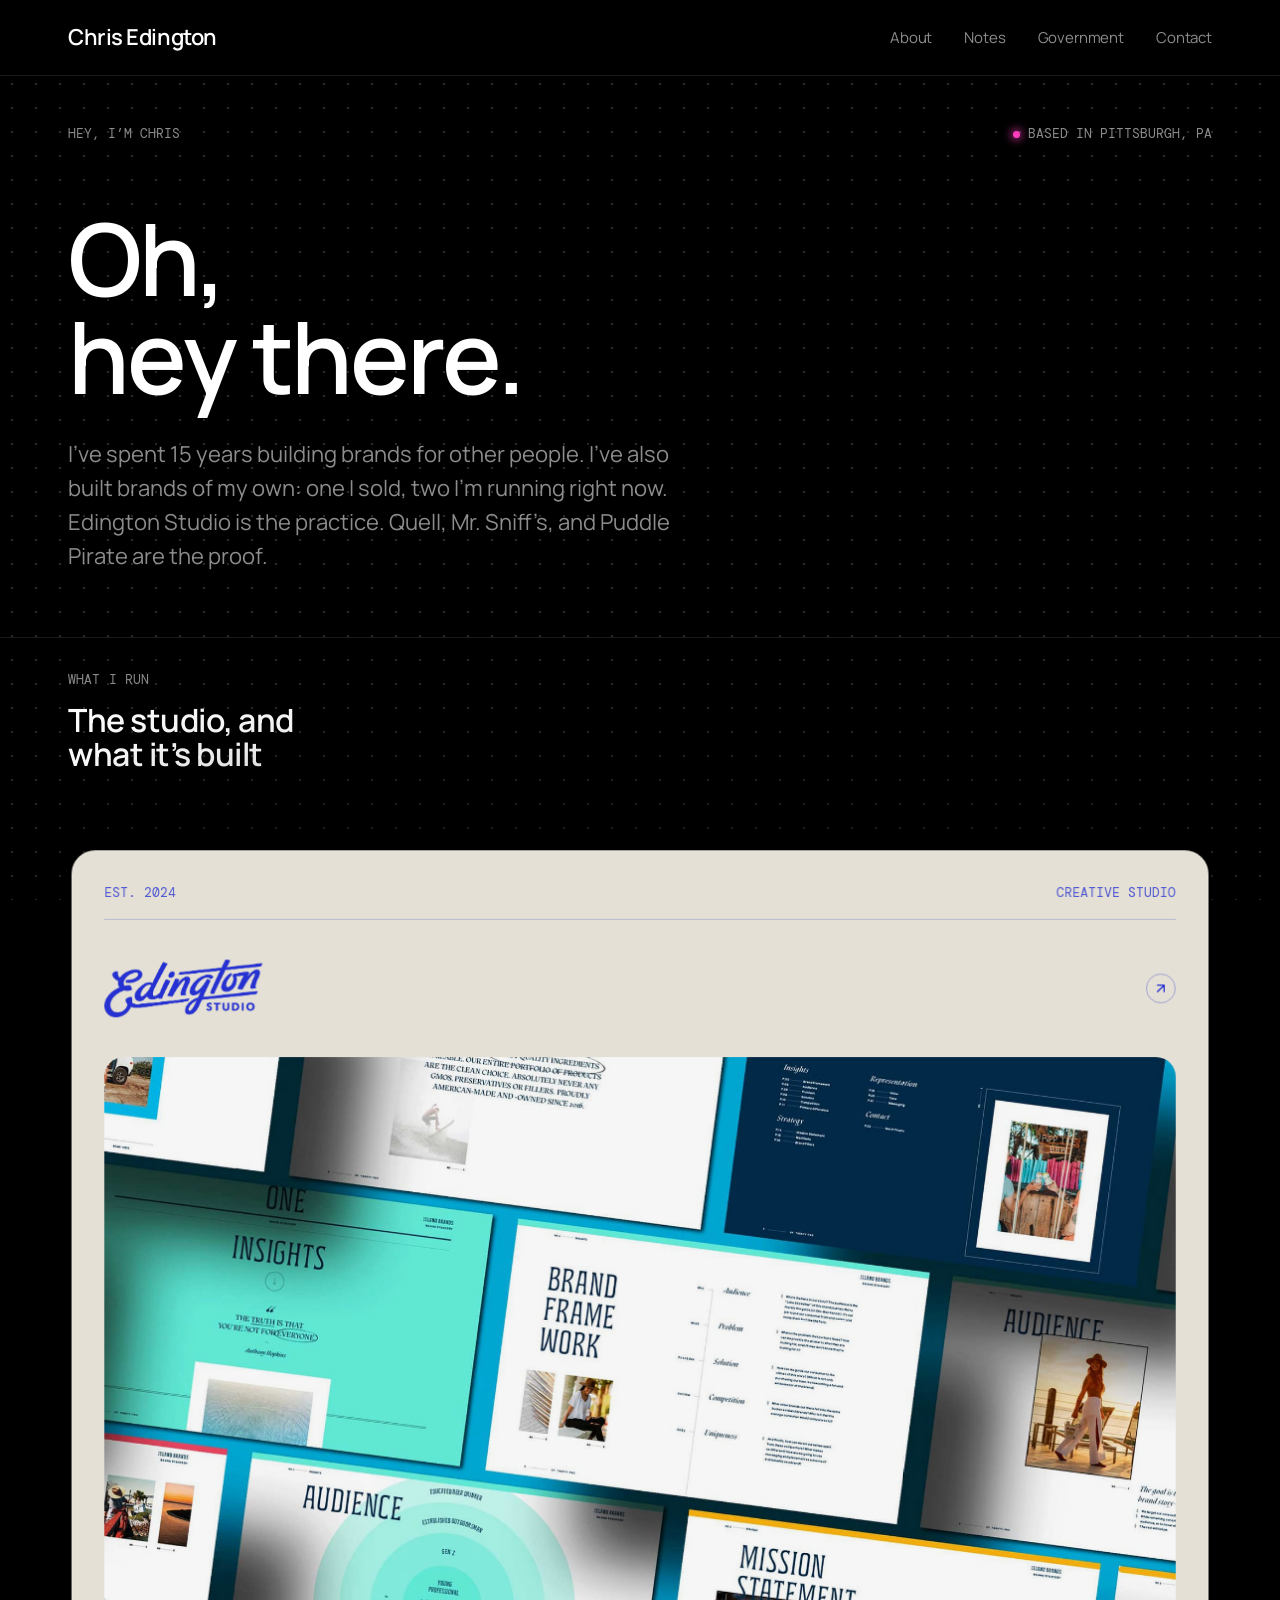
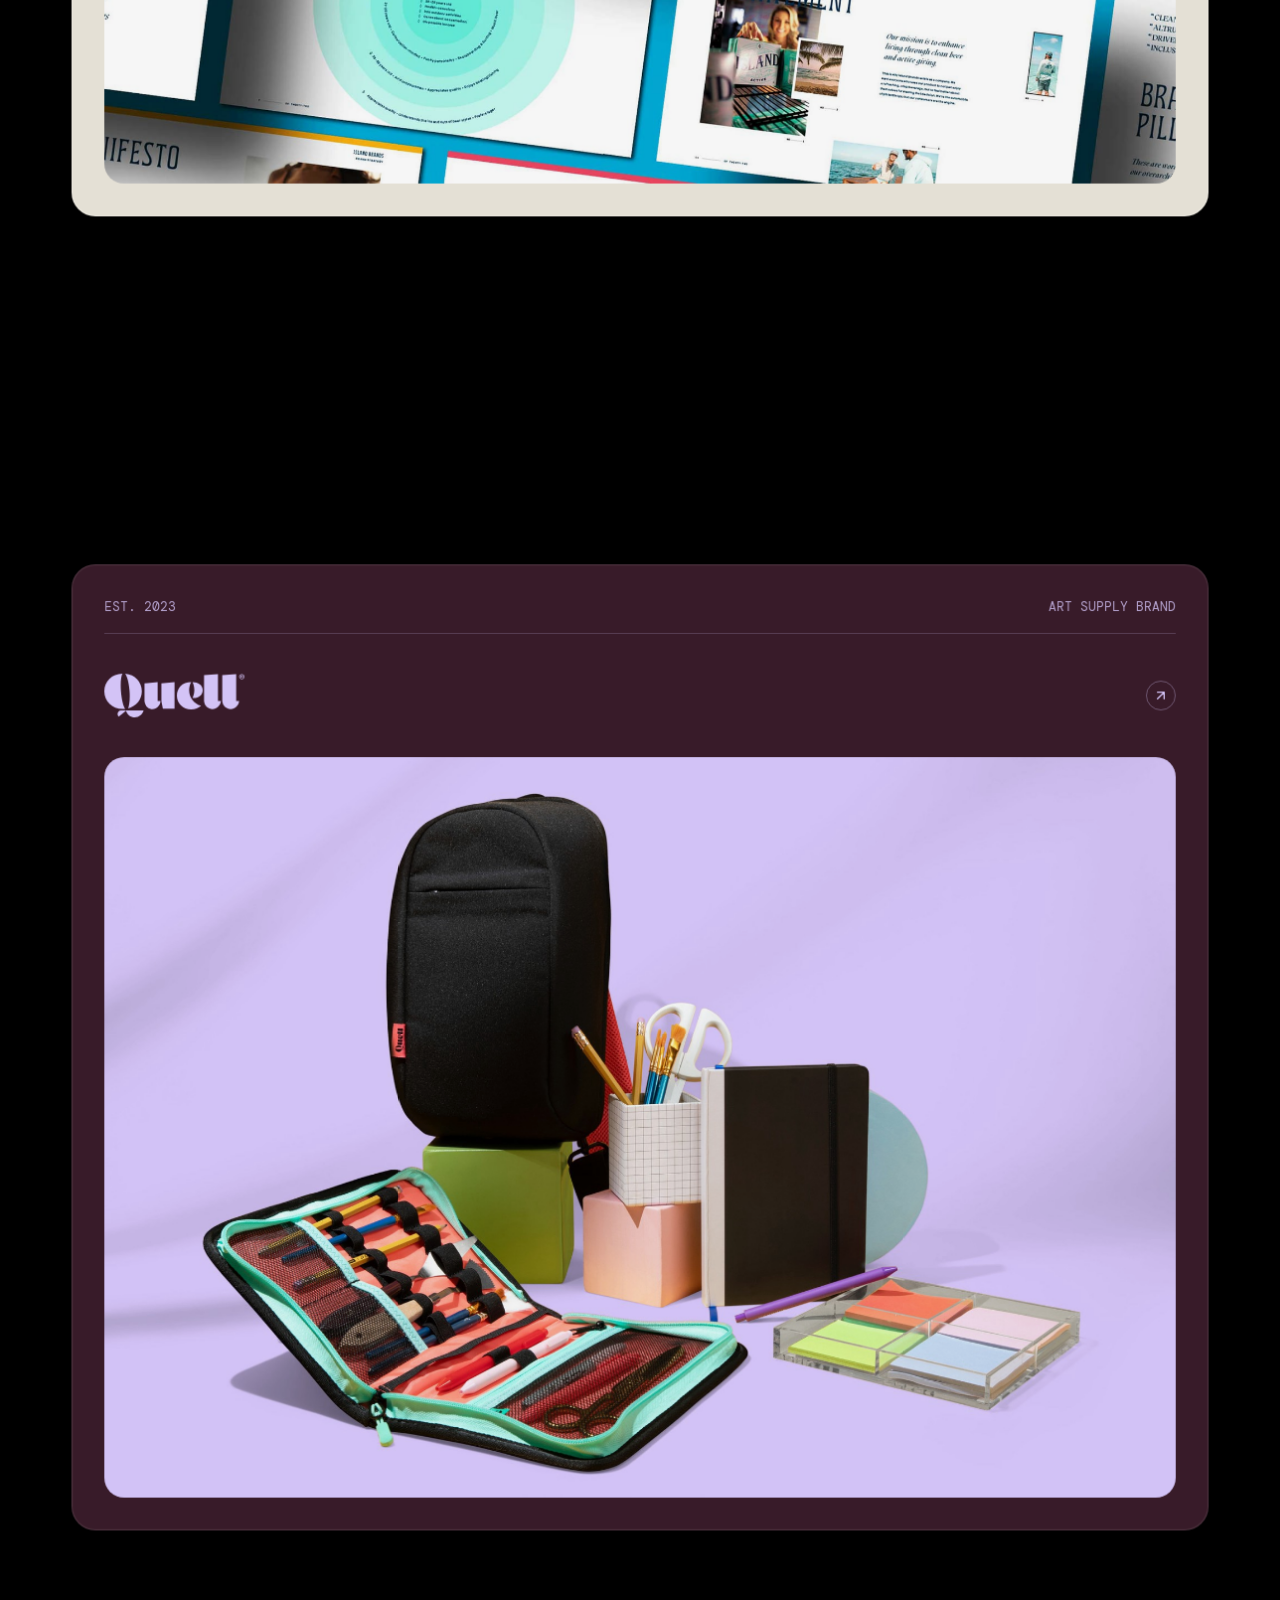
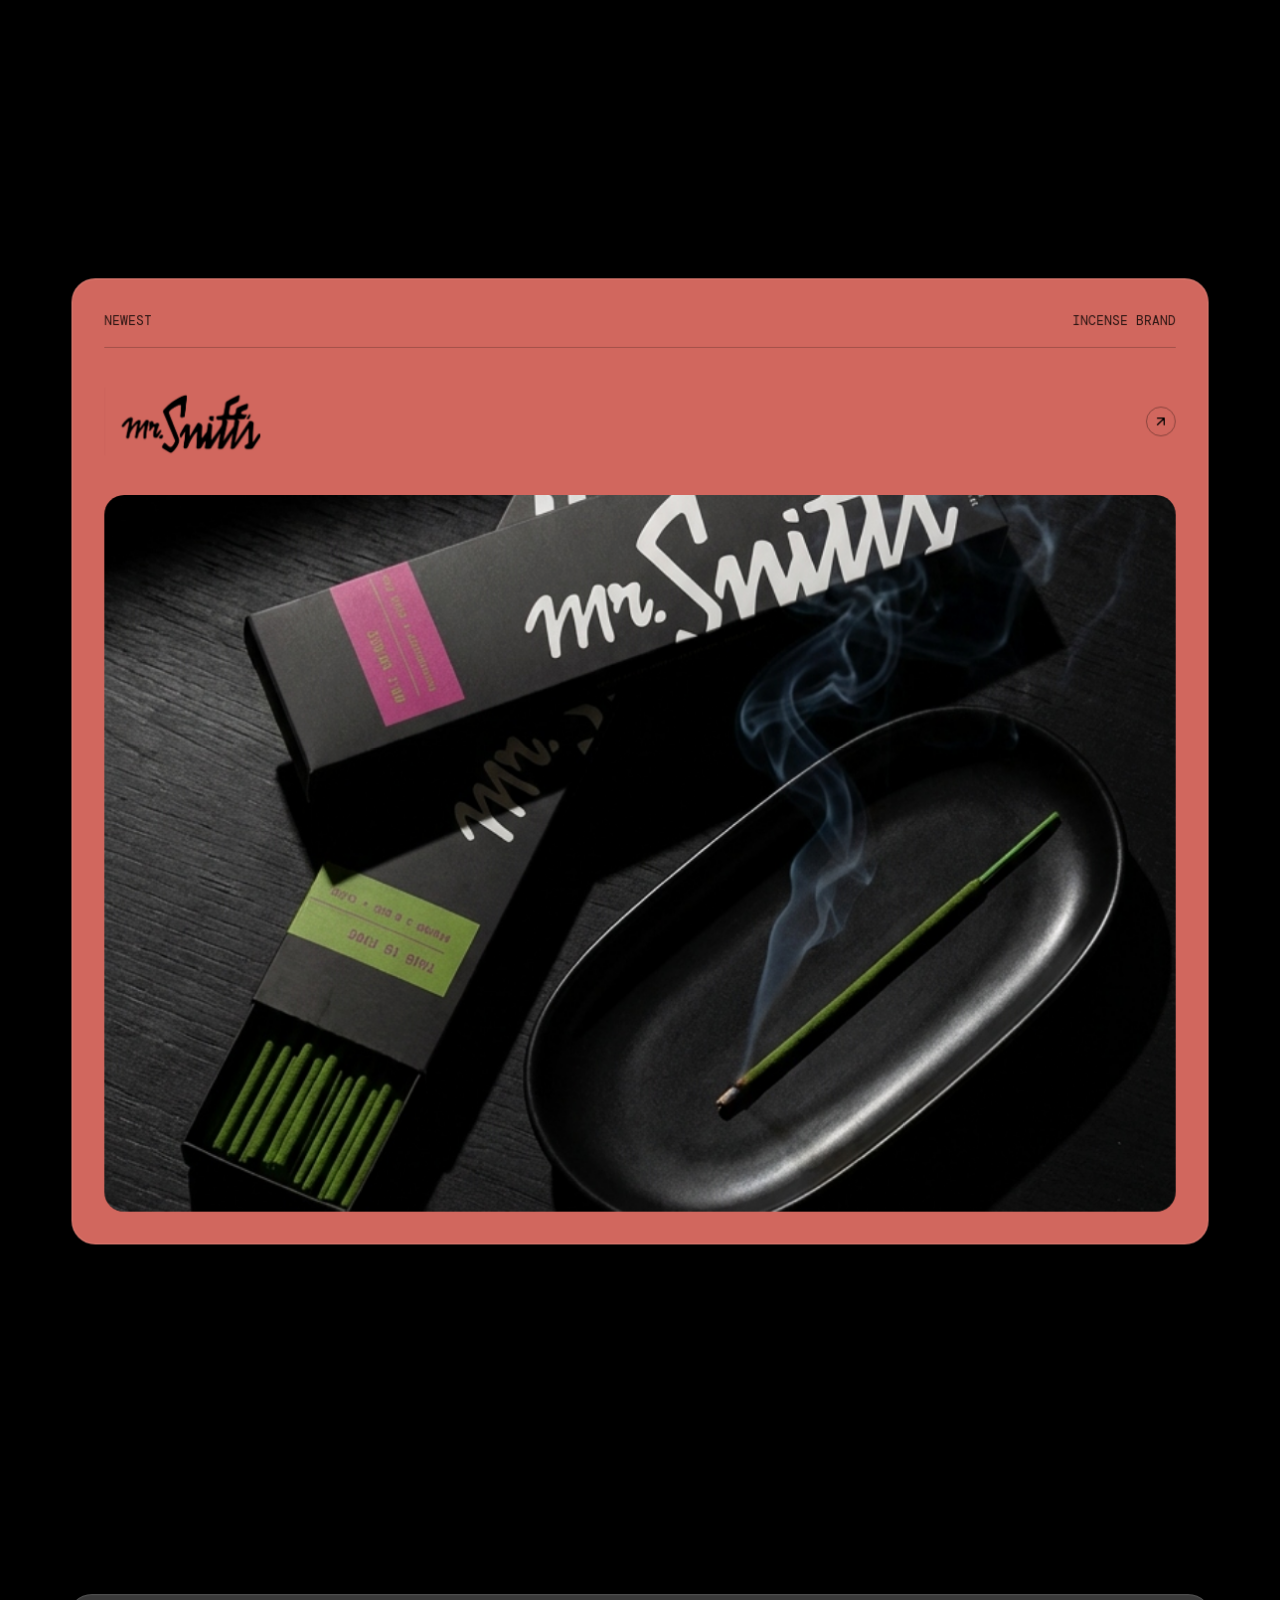
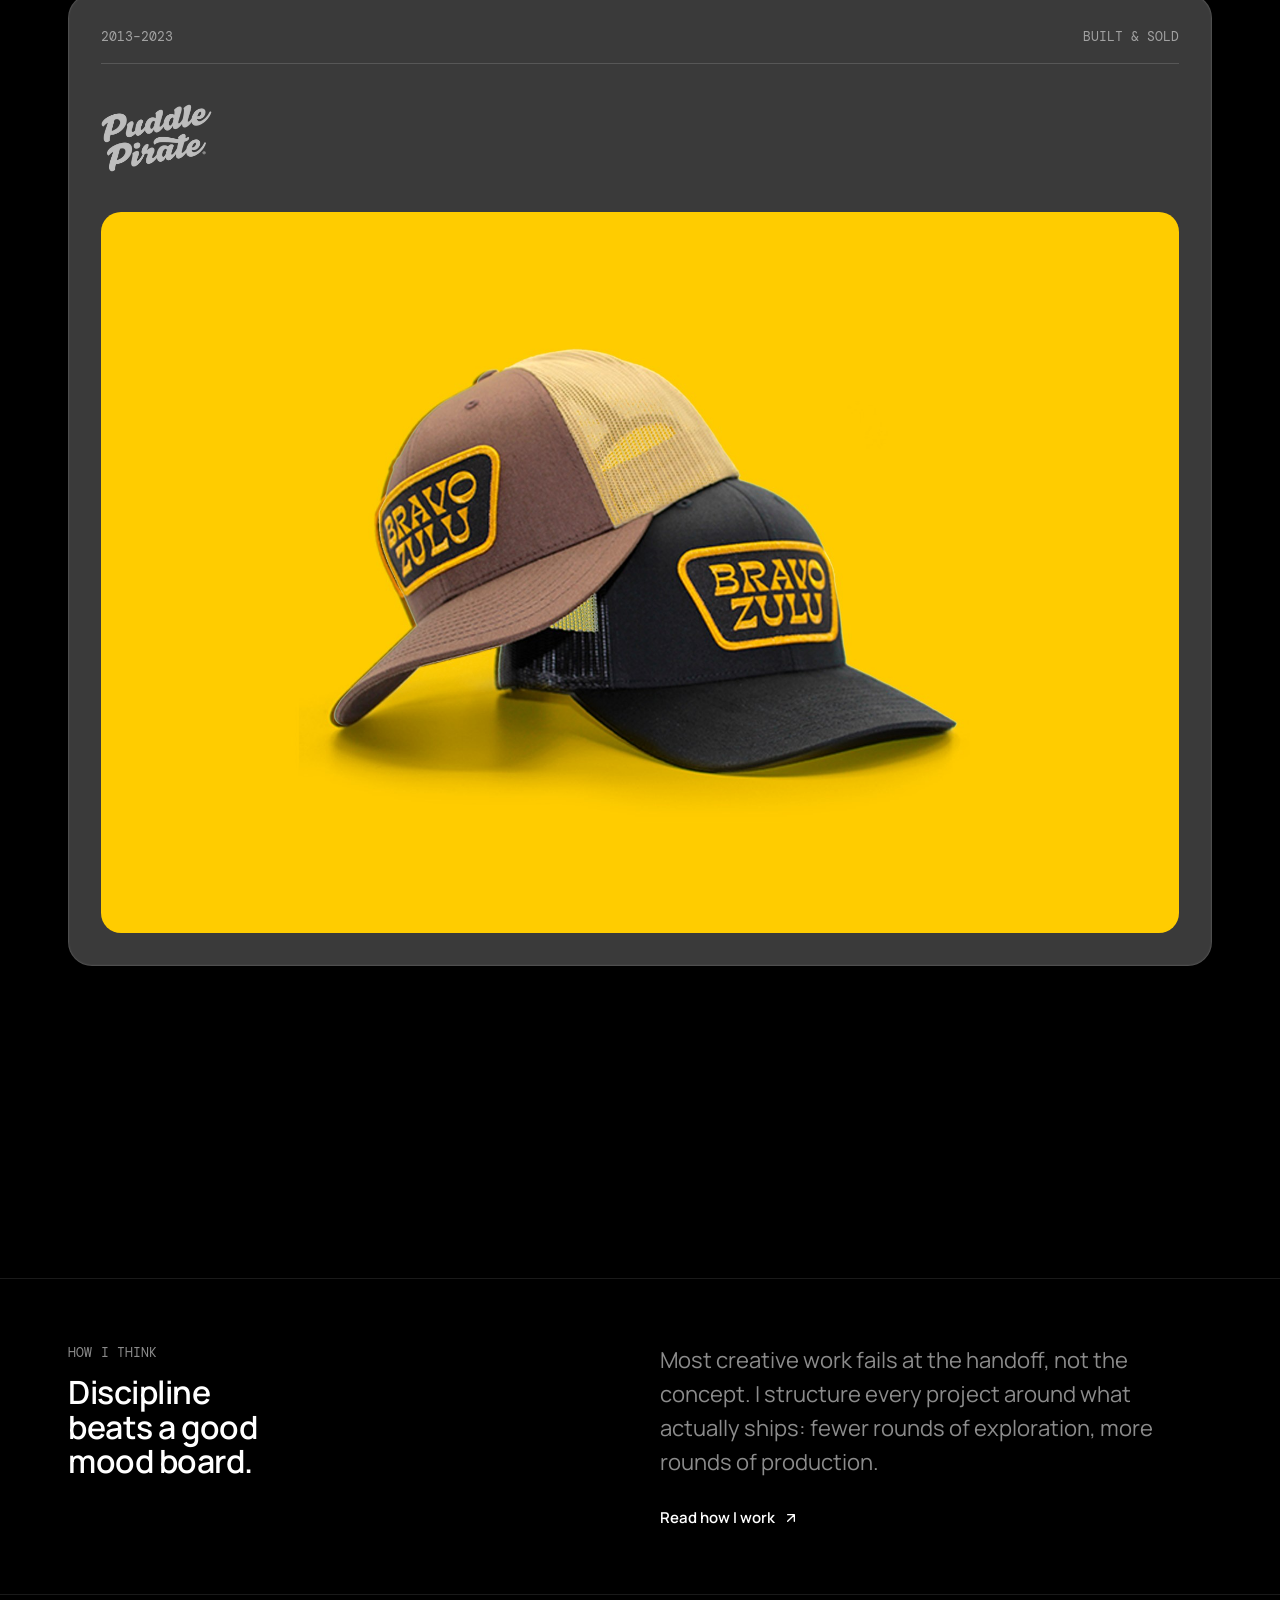
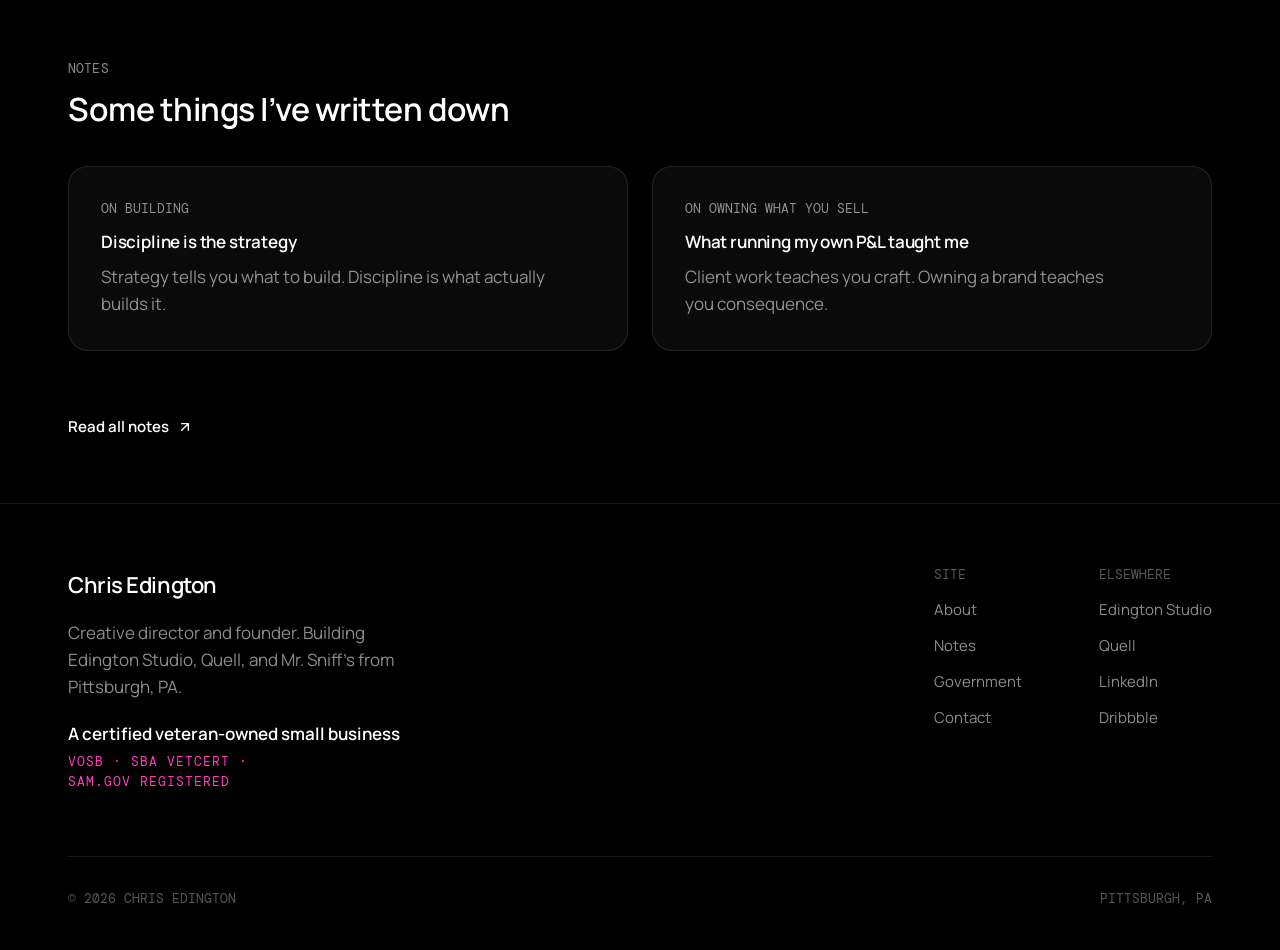
==== index.html @ 38015fd5 "Accent goes magenta, brand dot removed The single accent token swaps from green #6CFF8F to magenta #" ====
<!doctype html>
<html lang="en">
<head>
  <meta charset="UTF-8" />
  <meta name="viewport" content="width=device-width, initial-scale=1.0" />
  <title>Chris Edington — creative director and founder, Pittsburgh</title>
  <meta name="description" content="Creative director and founder of Edington Studio, Quell, Mr. Sniff’s, and Puddle Pirate Co. Fifteen years building brands, some of them my own." />
  <link rel="canonical" href="https://heyimchris.com/" />
  <meta property="og:type" content="website" />
  <meta property="og:title" content="Chris Edington — creative director and founder, Pittsburgh" />
  <meta property="og:description" content="Creative director and founder of Edington Studio, Quell, Mr. Sniff’s, and Puddle Pirate Co. Fifteen years building brands, some of them my own." />
  <meta property="og:url" content="https://heyimchris.com/" />
  <meta property="og:image" content="https://heyimchris.com/assets/og-image.png" />
  <meta name="twitter:card" content="summary_large_image" />
  <meta name="theme-color" content="#000000" />
  <link rel="icon" type="image/png" href="assets/favicon.png" />
  <link rel="preconnect" href="https://fonts.googleapis.com" />
  <link rel="preconnect" href="https://fonts.gstatic.com" crossorigin />
  <link href="https://fonts.googleapis.com/css2?family=Manrope:wght@400;500;600;700;800&family=DM+Mono:wght@300;400;500&display=swap" rel="stylesheet" />
  <link rel="stylesheet" href="base.css" />
  <link rel="stylesheet" href="style.css" />
  <script type="application/ld+json">
  {"@context":"https://schema.org","@type":"Person","name":"Chris Edington","url":"https://heyimchris.com/","jobTitle":"Creative director and founder","address":{"@type":"PostalAddress","addressLocality":"Pittsburgh","addressRegion":"PA","addressCountry":"US"},"worksFor":{"@type":"Organization","name":"Edington Studio","url":"https://www.edington.co"},"sameAs":["https://www.edington.co","https://www.shopquell.co","https://www.mrsniffs.co","https://www.linkedin.com/in/chris-edington/","https://dribbble.com/ChrisEdington"]}
  </script>
</head>
<body>
  <a class="skip-link" href="#main">Skip to content</a>
  <header class="site-header">
    <div class="wrap header-inner">
      <a class="brand-mark" href="index.html" aria-label="Chris Edington, home">
        Chris Edington
      </a>
      <nav class="main-nav" data-main-nav aria-label="Primary">
        <a href="about.html">About</a>
        <a href="notes.html">Notes</a>
        <a href="government.html">Government</a>
        <a href="contact.html">Contact</a>
      </nav>
      <button class="mobile-menu-btn" data-menu-toggle type="button" aria-label="Open menu" aria-expanded="false">
        <svg viewBox="0 0 24 24" fill="none" stroke="currentColor" stroke-width="2" stroke-linecap="round" aria-hidden="true"><path d="M4 7h16M4 12h16M4 17h16"/></svg>
      </button>
    </div>
  </header>
  <main id="main">
    <section class="hero">
      <div class="wrap">
        <div class="hero-top">
          <span>Hey, I&rsquo;m Chris</span>
          <span class="status-chip"><span class="status-dot"></span>Based in Pittsburgh, PA</span>
        </div>
        <h1 class="display-hero hero-headline">Oh,<br />hey there.</h1>
        <div class="hero-foot">
          <p class="lede">I&rsquo;ve spent 15 years building brands for other people. I&rsquo;ve also built brands of my own: one I sold, two I&rsquo;m running right now. Edington Studio is the practice. Quell, Mr. Sniff&rsquo;s, and Puddle Pirate are the proof.</p>
        </div>
      </div>
    </section>

    <section class="section section--tight" style="border-top: 1px solid var(--color-border); padding-top: var(--space-8);">
      <div class="wrap">
        <p class="eyebrow">What I run</p>
        <h2 class="display-xl" style="max-width: 20ch;">The studio, and what it&rsquo;s built</h2>
      </div>
    </section>

    <section class="wrap">
      <div class="work-stack">
        <div class="work-sentinel" aria-hidden="true"></div>
        <a class="work-card" href="https://www.edington.co" target="_blank" rel="noopener" style="--card-bg:#ECE8DD; --card-ink:#2733D9;">
          <div class="work-card-head">
            <div class="work-card-top">
              <span>Est. 2024</span>
              <span>Creative studio</span>
            </div>
            <div class="work-card-main">
              <div class="work-card-logo" style="height: clamp(38px, 4.8vw, 58px);"><img src="assets/EdingtonStudioLogo-blue.png" alt="Edington Studio" loading="lazy" decoding="async" /></div>
              <span class="work-card-arrow"><svg viewBox="0 0 24 24" fill="none" stroke="currentColor" stroke-width="2" stroke-linecap="round" stroke-linejoin="round" aria-hidden="true"><path d="M7 17 17 7M7 7h10v10"/></svg></span>
            </div>
          </div>
          <div class="work-card-media work-card-media--image" style="background-image: url('assets/edington-studio-work.jpg');"></div>
        </a>

        <div class="work-sentinel" aria-hidden="true"></div>
        <a class="work-card" href="https://www.shopquell.co" target="_blank" rel="noopener" style="--card-bg:#3A1C2A; --card-ink:#DBCAFF;">
          <div class="work-card-head">
            <div class="work-card-top">
              <span>Est. 2023</span>
              <span>Art supply brand</span>
            </div>
            <div class="work-card-main">
              <div class="work-card-logo"><img src="assets/QuellLogo-lavender.svg" alt="Quell" loading="lazy" decoding="async" /></div>
              <span class="work-card-arrow"><svg viewBox="0 0 24 24" fill="none" stroke="currentColor" stroke-width="2" stroke-linecap="round" stroke-linejoin="round" aria-hidden="true"><path d="M7 17 17 7M7 7h10v10"/></svg></span>
            </div>
          </div>
          <div class="work-card-media work-card-media--image" style="background-image: url('assets/quell-product.jpg');"></div>
        </a>

        <div class="work-sentinel" aria-hidden="true"></div>
        <a class="work-card" href="https://www.mrsniffs.co" target="_blank" rel="noopener" style="--card-bg:#D96B61; --card-ink:#000000;">
          <div class="work-card-head">
            <div class="work-card-top">
              <span>Newest</span>
              <span>Incense brand</span>
            </div>
            <div class="work-card-main">
              <div class="work-card-logo" style="height: clamp(45px, 5.7vw, 68px);"><img src="assets/mr-sniffs-wordmark-black-transparent.png" alt="Mr. Sniff&rsquo;s" loading="lazy" decoding="async" /></div>
              <span class="work-card-arrow"><svg viewBox="0 0 24 24" fill="none" stroke="currentColor" stroke-width="2" stroke-linecap="round" stroke-linejoin="round" aria-hidden="true"><path d="M7 17 17 7M7 7h10v10"/></svg></span>
            </div>
          </div>
          <div class="work-card-media work-card-media--image" style="background-image: url('assets/mr-sniffs-incense.jpg');"></div>
        </a>

        <div class="work-sentinel" aria-hidden="true"></div>
        <div class="work-card work-card--static" style="--card-bg:#3A3A3A; --card-ink:#BDBDBD;">
          <div class="work-card-head">
            <div class="work-card-top">
              <span>2013&ndash;2023</span>
              <span>Built &amp; sold</span>
            </div>
            <div class="work-card-main">
              <div class="work-card-logo" style="height: clamp(45px, 5.7vw, 68px);"><img src="assets/PuddlePirateLogo-gray-trimmed.png" alt="Puddle Pirate Co." loading="lazy" decoding="async" /></div>
            </div>
          </div>
          <div class="work-card-media work-card-media--image" style="background-image: url('assets/puddle-pirate-hats.jpg');"></div>
        </div>
      </div>
    </section>

    <section class="section section--tight" style="border-top: 1px solid var(--color-border);">
      <div class="wrap split-grid">
        <div>
          <p class="eyebrow">How I think</p>
          <h2 class="display-xl">Discipline<br />beats a good<br />mood board.</h2>
        </div>
        <div>
          <p class="lede" style="margin-bottom: var(--space-6);">Most creative work fails at the handoff, not the concept. I structure every project around what actually ships: fewer rounds of exploration, more rounds of production.</p>
          <a class="btn-text" href="about.html#philosophy">Read how I work <svg viewBox="0 0 24 24" fill="none" stroke="currentColor" stroke-width="2" stroke-linecap="round" stroke-linejoin="round" aria-hidden="true"><path d="M7 17 17 7M7 7h10v10"/></svg></a>
      </div>
    </section>

    <section class="section section--tight" style="border-top: 1px solid var(--color-border);">
      <div class="wrap">
        <p class="eyebrow">Notes</p>
        <h2 class="display-xl" style="margin-bottom: var(--space-10);">Some things I&rsquo;ve written down</h2>
        <div class="teaser-grid">
          <a class="card" href="notes.html#discipline-is-the-strategy">
            <p class="note-meta">On building</p>
            <h3 class="display-md" style="margin-bottom: var(--space-3);">Discipline is the strategy</h3>
            <p class="text-muted">Strategy tells you what to build. Discipline is what actually builds it.</p>
          </a>
          <a class="card" href="notes.html#what-owning-it-taught-me">
            <p class="note-meta">On owning what you sell</p>
            <h3 class="display-md" style="margin-bottom: var(--space-3);">What running my own P&amp;L taught me</h3>
            <p class="text-muted">Client work teaches you craft. Owning a brand teaches you consequence.</p>
          </a>
        <a class="btn-text" href="notes.html" style="margin-top: var(--space-10);">Read all notes <svg viewBox="0 0 24 24" fill="none" stroke="currentColor" stroke-width="2" stroke-linecap="round" stroke-linejoin="round" aria-hidden="true"><path d="M7 17 17 7M7 7h10v10"/></svg></a>
      </div>
    </section>
  </main>
  <footer class="site-footer">
    <div class="wrap">
      <div class="footer-top">
        <div class="footer-brand">
          <a class="brand-mark" href="index.html" aria-label="Chris Edington, home">
            Chris Edington
          </a>
          <p class="text-muted" style="margin-top: var(--space-4);">Creative director and founder. Building Edington Studio, Quell, and Mr. Sniff&rsquo;s from Pittsburgh, PA.</p>
          <p class="footer-veteran">A certified veteran-owned small business<span>VOSB &middot; SBA VetCert &middot; SAM.gov registered</span></p>
        </div>
        <div class="footer-cols">
          <div class="footer-col">
            <h4>Site</h4>
            <a href="about.html">About</a>
            <a href="notes.html">Notes</a>
            <a href="government.html">Government</a>
            <a href="contact.html">Contact</a>
          </div>
          <div class="footer-col">
            <h4>Elsewhere</h4>
            <a href="https://www.edington.co" target="_blank" rel="noopener">Edington Studio</a>
            <a href="https://www.shopquell.co" target="_blank" rel="noopener">Quell</a>
            <a href="https://www.linkedin.com/in/chris-edington/" target="_blank" rel="noopener">LinkedIn</a>
            <a href="https://dribbble.com/ChrisEdington" target="_blank" rel="noopener">Dribbble</a>
          </div>
        </div>
      </div>
      <div class="footer-bottom">
        <p>&copy; <span data-year>2026</span> Chris Edington</p>
        <p>Pittsburgh, PA</p>
      </div>
    </div>
  </footer>
  <script src="app.js" defer></script>
</body>
</html>
---- base.css ----
/* base.css */
*,
*::before,
*::after {
  box-sizing: border-box;
  margin: 0;
  padding: 0;
}

html {
  -moz-text-size-adjust: none;
  -webkit-text-size-adjust: none;
  text-size-adjust: none;
  -webkit-font-smoothing: antialiased;
  -moz-osx-font-smoothing: grayscale;
  text-rendering: optimizeLegibility;
  scroll-behavior: smooth;
  hanging-punctuation: first last;
  scroll-padding-top: var(--space-16);
}

body {
  min-height: 100dvh;
  line-height: 1.6;
  font-family: var(--font-body, sans-serif);
  font-size: var(--text-base);
  color: var(--color-text);
  background-color: var(--color-bg);
}

/* Dot grid as a fixed pseudo-element instead of background-attachment:fixed —
   iOS/iPadOS Safari does not honor fixed backgrounds while scrolling, so the
   grid would drift with the page. A position:fixed layer holds still on every
   browser. */
body::before {
  content: '';
  position: fixed;
  inset: 0;
  z-index: -1;
  pointer-events: none;
  background-image: radial-gradient(circle, rgba(255, 255, 255, 0.16) 1px, transparent 1.6px);
  background-size: 24px 24px;
  background-position: 0 0;
}

img,
picture,
video,
canvas,
svg {
  display: block;
  max-width: 100%;
  height: auto;
}
ul[role='list'],
ol[role='list'] {
  list-style: none;
}
input,
button,
textarea,
select {
  font: inherit;
  color: inherit;
}

h1,
h2,
h3,
h4,
h5,
h6 {
  text-wrap: balance;
  line-height: 1.15;
}
p,
li,
figcaption {
  text-wrap: pretty;
  max-width: 72ch;
}

::selection {
  background: rgba(255, 255, 255, 0.2);
  color: var(--color-text);
}

:focus-visible {
  outline: 2px solid var(--color-fg);
  outline-offset: 3px;
  border-radius: var(--radius-sm);
}

@media (prefers-reduced-motion: reduce) {
  *,
  *::before,
  *::after {
    animation-duration: 0.01ms !important;
    animation-iteration-count: 1 !important;
    transition-duration: 0.01ms !important;
    scroll-behavior: auto !important;
  }
}

button {
  cursor: pointer;
  background: none;
  border: none;
}
table {
  border-collapse: collapse;
  width: 100%;
}

a,
button,
[role='button'],
[role='link'],
input,
textarea,
select {
  transition:
    color var(--transition-interactive),
    background var(--transition-interactive),
    border-color var(--transition-interactive),
    box-shadow var(--transition-interactive),
    transform var(--transition-interactive);
}

.sr-only {
  position: absolute;
  width: 1px;
  height: 1px;
  padding: 0;
  margin: -1px;
  overflow: hidden;
  clip: rect(0, 0, 0, 0);
  white-space: nowrap;
  border-width: 0;
}
---- style.css ----
/* style.css — heyimchris.com, personal site of Chris Edington
   Visual system referenced from nitro.framer.website: pure black canvas,
   Manrope for display/body/nav, DM Mono for small meta labels. */

:root {
  /* ---------- spacing (4px base) ---------- */
  --space-1: 0.25rem;
  --space-2: 0.5rem;
  --space-3: 0.75rem;
  --space-4: 1rem;
  --space-5: 1.25rem;
  --space-6: 1.5rem;
  --space-8: 2rem;
  --space-10: 2.5rem;
  --space-12: 3rem;
  --space-16: 4rem;
  --space-20: 5rem;
  --space-24: 6rem;
  --space-32: 8rem;

  /* ---------- radius ---------- */
  --radius-sm: 0.375rem;
  --radius-md: 0.75rem;
  --radius-lg: 1.25rem;
  --radius-xl: 1.5rem;
  --radius-full: 9999px;

  /* ---------- type scale ---------- */
  --text-xs: clamp(0.75rem, 0.72rem + 0.1vw, 0.8125rem);
  --text-sm: clamp(0.875rem, 0.84rem + 0.15vw, 0.9375rem);
  --text-base: clamp(1rem, 0.97rem + 0.15vw, 1.0625rem);
  --text-lg: clamp(1.125rem, 1.03rem + 0.45vw, 1.375rem);
  --text-xl: clamp(1.5rem, 1.25rem + 1.1vw, 2rem);
  --text-2xl: clamp(1.875rem, 1.4rem + 2vw, 2.75rem);
  --text-3xl: clamp(2.25rem, 1.3rem + 3.8vw, 3.75rem);
  --text-hero: clamp(2.75rem, 0.9rem + 6.8vw, 6.25rem);

  /* ---------- color: pure black canvas ---------- */
  --color-bg: #000000;
  --color-surface: #0a0a0a;
  --color-fg: #ffffff;
  --color-text: #ffffff;
  --color-fg-muted: rgba(255, 255, 255, 0.55);
  --color-fg-dim: rgba(255, 255, 255, 0.34);
  --color-border: rgba(255, 255, 255, 0.1);
  --color-border-strong: rgba(255, 255, 255, 0.2);
  --color-accent: #ff3dbe;
  --color-primary: #ffffff;

  /* ---------- fonts ---------- */
  --font-display: 'Manrope', system-ui, -apple-system, sans-serif;
  --font-body: 'Manrope', system-ui, -apple-system, sans-serif;
  --font-mono: 'DM Mono', ui-monospace, 'SFMono-Regular', Menlo, monospace;

  /* ---------- content widths ---------- */
  --content-max: 1240px;
  --content-narrow: 620px;
  --content-default: 760px;

  /* ---------- motion / shadow ---------- */
  --transition-interactive: 180ms cubic-bezier(0.16, 1, 0.3, 1);
  --shadow-card:
    0 1px 1px rgba(0, 0, 0, 0.4),
    0 12px 32px rgba(0, 0, 0, 0.45),
    0 0 0 1px rgba(255, 255, 255, 0.02) inset;
  --shadow-card-hover:
    0 1px 1px rgba(0, 0, 0, 0.4),
    0 20px 48px rgba(0, 0, 0, 0.55),
    0 0 0 1px rgba(255, 255, 255, 0.03) inset;
}

/* =========================================================
   LAYOUT PRIMITIVES
   ========================================================= */

.wrap {
  width: 100%;
  max-width: var(--content-max);
  margin-inline: auto;
  padding-inline: clamp(var(--space-5), 4vw, var(--space-12));
}

.section {
  padding-block: clamp(var(--space-16), 9vw, var(--space-24));
}
.section--tight {
  padding-block: clamp(var(--space-12), 6vw, var(--space-16));
}

.eyebrow {
  font-family: var(--font-mono);
  text-transform: uppercase;
  font-size: var(--text-xs);
  font-weight: 400;
  letter-spacing: 0.01em;
  color: var(--color-fg-muted);
  margin-bottom: var(--space-3);
}

.lede {
  font-size: var(--text-lg);
  color: var(--color-fg-muted);
  max-width: 56ch;
  line-height: 1.55;
}

.text-muted {
  color: var(--color-fg-muted);
}

.display-hero {
  font-family: var(--font-display);
  font-weight: 600;
  font-size: var(--text-hero);
  line-height: 0.98;
  letter-spacing: -0.03em;
  color: var(--color-fg);
}
.display-3xl {
  font-family: var(--font-display);
  font-weight: 600;
  font-size: var(--text-3xl);
  line-height: 1.02;
  letter-spacing: -0.02em;
}
.display-xl {
  font-family: var(--font-display);
  font-weight: 600;
  font-size: var(--text-xl);
  line-height: 1.08;
  letter-spacing: -0.015em;
}
.display-lg {
  font-family: var(--font-display);
  font-weight: 600;
  font-size: var(--text-lg);
  letter-spacing: -0.01em;
}
.display-md {
  font-family: var(--font-display);
  font-weight: 600;
  font-size: var(--text-base);
  letter-spacing: -0.01em;
}

.prose p + p {
  margin-top: var(--space-5);
}
.prose {
  color: var(--color-fg-muted);
  font-size: var(--text-base);
  line-height: 1.7;
}
.prose strong {
  color: var(--color-fg);
}

/* =========================================================
   HEADER / NAV
   ========================================================= */

.site-header {
  position: sticky;
  top: 0;
  z-index: 50;
  border-bottom: 1px solid var(--color-border);
}
.site-header::before {
  content: '';
  position: absolute;
  inset: 0;
  background: rgba(0, 0, 0, 0.72);
  backdrop-filter: blur(14px);
  -webkit-backdrop-filter: blur(14px);
  z-index: -1;
}

.header-inner {
  position: relative;
  display: flex;
  align-items: center;
  justify-content: space-between;
  padding-block: var(--space-5);
}

.brand-mark {
  display: inline-flex;
  align-items: baseline;
  gap: 0.05em;
  font-family: var(--font-display);
  font-weight: 600;
  font-size: var(--text-lg);
  letter-spacing: -0.02em;
  color: var(--color-fg);
  text-decoration: none;
}
.brand-mark .brand-dot {
  color: var(--color-accent);
}

.main-nav {
  display: flex;
  align-items: center;
  gap: clamp(var(--space-5), 3vw, var(--space-8));
}
.main-nav a {
  font-family: var(--font-body);
  font-size: var(--text-sm);
  font-weight: 400;
  letter-spacing: -0.01em;
  color: var(--color-fg-muted);
  text-decoration: none;
}
.main-nav a:hover,
.main-nav a:focus-visible,
.main-nav a[aria-current='page'] {
  color: var(--color-fg);
}

.mobile-menu-btn {
  display: none;
  color: var(--color-fg);
  width: 40px;
  height: 40px;
  align-items: center;
  justify-content: center;
}
.mobile-menu-btn svg {
  width: 22px;
  height: 22px;
}

@media (max-width: 760px) {
  .main-nav {
    position: fixed;
    inset: 0;
    top: 65px;
    background: var(--color-bg);
    flex-direction: column;
    align-items: flex-start;
    justify-content: flex-start;
    gap: var(--space-6);
    padding: var(--space-10) clamp(var(--space-5), 6vw, var(--space-8));
    transform: translateX(100%);
    transition: transform var(--transition-interactive);
  }
  .main-nav.is-open {
    transform: translateX(0);
  }
  .main-nav a {
    font-size: var(--text-xl);
    color: var(--color-fg);
  }
  .mobile-menu-btn {
    display: inline-flex;
  }
}

/* =========================================================
   BUTTONS / LINKS
   ========================================================= */

.btn {
  display: inline-flex;
  align-items: center;
  gap: var(--space-2);
  font-family: var(--font-body);
  font-size: var(--text-sm);
  font-weight: 600;
  letter-spacing: -0.01em;
  padding: var(--space-3) var(--space-6);
  border-radius: var(--radius-full);
  text-decoration: none;
  white-space: nowrap;
}
.btn-primary {
  background: var(--color-fg);
  color: #000000;
}
.btn-primary:hover {
  background: var(--color-fg-muted);
}
.btn-secondary {
  background: transparent;
  color: var(--color-fg);
  border: 1px solid var(--color-border-strong);
}
.btn-secondary:hover {
  border-color: var(--color-fg);
  background: rgba(255, 255, 255, 0.06);
}
.btn-text {
  display: inline-flex;
  align-items: center;
  gap: var(--space-2);
  font-family: var(--font-body);
  font-size: var(--text-sm);
  font-weight: 600;
  color: var(--color-fg);
  text-decoration: none;
}
.btn-text svg {
  width: 16px;
  height: 16px;
  transition: transform var(--transition-interactive);
}
.btn-text:hover svg {
  transform: translateX(3px);
}
.cta-row {
  display: flex;
  flex-wrap: wrap;
  gap: var(--space-4);
}

/* =========================================================
   HERO
   ========================================================= */

.hero {
  padding-block: clamp(var(--space-8), 4vw, var(--space-12)) var(--space-16);
}
.hero-top {
  display: flex;
  align-items: center;
  justify-content: space-between;
  gap: var(--space-4);
  margin-bottom: clamp(var(--space-10), 6vw, var(--space-16));
  font-family: var(--font-mono);
  text-transform: uppercase;
  font-size: var(--text-xs);
  color: var(--color-fg-muted);
}
.status-chip {
  display: inline-flex;
  align-items: center;
  gap: var(--space-2);
}
.status-dot {
  width: 7px;
  height: 7px;
  border-radius: 50%;
  background: var(--color-accent);
  box-shadow: 0 0 10px 1px var(--color-accent);
  flex-shrink: 0;
}
.hero-headline {
  margin-bottom: var(--space-8);
}
.hero-foot {
  display: flex;
  flex-direction: column;
  gap: var(--space-6);
  max-width: 640px;
}

/* =========================================================
   STAT STRIP
   ========================================================= */

.stat-strip {
  display: grid;
  grid-template-columns: repeat(4, 1fr);
  gap: var(--space-6);
  padding-block: var(--space-10);
  border-top: 1px solid var(--color-border);
  border-bottom: 1px solid var(--color-border);
}
.stat-value {
  font-family: var(--font-display);
  font-weight: 600;
  font-size: var(--text-xl);
  letter-spacing: -0.02em;
  margin-bottom: var(--space-1);
}
.stat-label {
  font-family: var(--font-mono);
  text-transform: uppercase;
  font-size: var(--text-xs);
  color: var(--color-fg-muted);
}
@media (max-width: 760px) {
  .stat-strip {
    grid-template-columns: repeat(2, 1fr);
    row-gap: var(--space-8);
  }
}

/* =========================================================
   WORK — STICKY STACKING CARDS
   ========================================================= */

.work-stack {
  display: flex;
  flex-direction: column;
  gap: 0;
  padding-top: var(--space-4);
  padding-bottom: clamp(var(--space-16), 10vw, var(--space-24));
}
.work-stack::after {
  /* keeps the full deck pinned for a beat before it scrolls away */
  content: "";
  height: 24vh;
}

/* True pinned stack: every card is a direct child of .work-stack and
   shares the same sticky top, so each card's sticky range runs to the
   END of the stack, not to a per-card wrapper. A covered card
   therefore stays pinned dead-still underneath the incoming one and
   the whole deck only releases together when the stack ends, which is
   the reference behavior. Later cards paint over earlier ones via
   z-index. */
/* Taller than the viewport on purpose: while a card is pinned its
   bottom edge (and the image's rounded bottom corners) sit below the
   fold, so the media reads as bleeding down past the fold, matching
   the reference. Only the final card ever shows its bottom, at the
   very end of the scroll. */
:root {
  --card-h: clamp(640px, 108vh, 1240px);
}

/* Zero-height flow markers. Each sits at its card's natural slot in
   the stack, never moves (no sticky, no transform), and is what
   app.js measures to drive the recede without feedback. The margin
   between a card and the next sentinel is the HOLD: how long a card
   sits fully pinned before the next one starts its approach. */
.work-sentinel {
  height: 0;
}
.work-card + .work-sentinel {
  margin-top: 38vh;
}

.work-card {
  position: sticky;
  top: clamp(88px, 8vw, 112px);
  display: flex;
  flex-direction: column;
  border-radius: var(--radius-xl);
  border: 1px solid var(--color-border);
  box-shadow:
    var(--shadow-card),
    0 -50px 90px -40px rgba(0, 0, 0, 0.45),
    0 -110px 160px -60px rgba(0, 0, 0, 0.3);
  overflow: hidden;
  text-decoration: none;
  color: var(--card-ink, var(--color-fg));
  background-color: var(--card-bg, var(--color-surface));
  height: var(--card-h);
  flex-shrink: 0;
  will-change: transform;
  transform-origin: center top;
  z-index: 1;
  /* --recede (0..1) is written by app.js as the next card approaches its
     pin line. The transform and dim derive from it here, so scroll only
     ever touches one custom property and never fights other transforms. */
  --recede: 0;
  transform: translateY(calc(var(--recede) * -14px)) scale(calc(1 - 0.05 * var(--recede)));
}
/* Receding cards dim under the incoming card, nitro-style. */
.work-card::after {
  content: "";
  position: absolute;
  inset: 0;
  background: #000;
  opacity: calc(var(--recede) * 0.3);
  pointer-events: none;
  z-index: 6;
  border-radius: inherit;
}
.work-stack > .work-card:nth-child(4) { z-index: 2; }
.work-stack > .work-card:nth-child(6) { z-index: 3; }
.work-stack > .work-card:nth-child(8) { z-index: 4; }
/* Hover lifts with shadow only. A hover transform here would override
   the scroll-linked recede transform and snap. */
a.work-card:hover {
  box-shadow:
    var(--shadow-card-hover),
    0 -50px 90px -40px rgba(0, 0, 0, 0.45),
    0 -110px 160px -60px rgba(0, 0, 0, 0.3);
}
.work-card--static {
  cursor: default;
}

.work-card-head {
  display: flex;
  flex-direction: column;
  padding: clamp(var(--space-5), 3vw, var(--space-8)) clamp(var(--space-5), 3vw, var(--space-8)) 0;
}

.work-card-top {
  display: flex;
  align-items: center;
  justify-content: space-between;
  gap: var(--space-4);
  padding-bottom: var(--space-4);
  border-bottom: 1px solid color-mix(in srgb, currentColor 22%, transparent);
  font-family: var(--font-mono);
  text-transform: uppercase;
  font-size: var(--text-xs);
}
.work-card-top span {
  opacity: 0.8; /* 0.72 fell just under 4.5:1 on the cream and coral cards */
}

.work-card-main {
  display: flex;
  align-items: center;
  justify-content: space-between;
  gap: var(--space-6);
  padding-block: clamp(var(--space-6), 4vw, var(--space-10));
}
.work-card-logo {
  height: clamp(28px, 3.6vw, 44px);
  width: auto;
  max-width: min(60vw, 260px);
}
.work-card-logo img,
.work-card-logo svg {
  height: 100%;
  width: auto;
}
.work-card-arrow {
  width: 30px;
  height: 30px;
  flex-shrink: 0;
  border-radius: 50%;
  border: 1px solid color-mix(in srgb, currentColor 35%, transparent);
  display: flex;
  align-items: center;
  justify-content: center;
}
.work-card-arrow svg {
  width: 16px;
  height: 16px;
}

.work-card-media {
  flex: 1;
  min-height: 200px;
}
.work-card-media--placeholder {
  margin: 0 clamp(var(--space-5), 3vw, var(--space-8)) clamp(var(--space-5), 3vw, var(--space-8));
  border-radius: var(--radius-lg);
  background: color-mix(in srgb, currentColor 7%, transparent);
  border: 1px dashed color-mix(in srgb, currentColor 28%, transparent);
  display: flex;
  align-items: center;
  justify-content: center;
  text-align: center;
  padding: var(--space-6);
}
.work-card-media--image {
  margin: 0 clamp(var(--space-5), 3vw, var(--space-8)) clamp(var(--space-5), 3vw, var(--space-8));
  border-radius: var(--radius-lg);
  background-size: cover;
  background-position: center;
}
.work-card-media span {
  font-family: var(--font-mono);
  text-transform: uppercase;
  font-size: var(--text-xs);
  opacity: 0.55;
  max-width: 32ch;
}

/* =========================================================
   NOTE / TEASER GRID
   ========================================================= */

.teaser-grid {
  display: grid;
  grid-template-columns: repeat(2, 1fr);
  gap: var(--space-6);
}
@media (max-width: 760px) {
  .teaser-grid {
    grid-template-columns: 1fr;
  }
}

.card {
  border-radius: var(--radius-lg);
  border: 1px solid var(--color-border);
  background: var(--color-surface);
  padding: clamp(var(--space-6), 3vw, var(--space-8));
}
a.card {
  text-decoration: none;
  color: inherit;
  display: block;
}
a.card:hover {
  border-color: var(--color-border-strong);
  background: #101010;
}

.note-meta {
  font-family: var(--font-mono);
  text-transform: uppercase;
  font-size: var(--text-xs);
  color: var(--color-fg-muted);
  margin-bottom: var(--space-3);
}

.split-grid {
  display: grid;
  grid-template-columns: 1fr 1fr;
  gap: var(--space-10);
  align-items: start;
}
@media (max-width: 760px) {
  .split-grid {
    grid-template-columns: 1fr;
  }
}

/* =========================================================
   PAGE HERO (interior pages)
   ========================================================= */

.page-hero {
  padding-block: clamp(var(--space-16), 10vw, 7rem) var(--space-10);
  border-bottom: 1px solid var(--color-border);
}

/* =========================================================
   ABOUT PAGE
   ========================================================= */

.about-grid {
  display: grid;
  grid-template-columns: 1.6fr 1fr;
  gap: var(--space-12);
  align-items: start;
}
@media (max-width: 860px) {
  .about-grid {
    grid-template-columns: 1fr;
  }
}

.info-grid {
  display: grid;
  grid-template-columns: 1fr 1fr;
  gap: var(--space-5) var(--space-6);
}
.info-item dt {
  font-family: var(--font-mono);
  text-transform: uppercase;
  font-size: var(--text-xs);
  color: var(--color-fg-muted);
  margin-bottom: var(--space-1);
}
.info-item dd {
  font-family: var(--font-body);
  font-size: var(--text-sm);
  font-weight: 600;
  color: var(--color-fg);
}

.timeline {
  display: flex;
  flex-direction: column;
  gap: var(--space-8);
}
.timeline-item {
  display: grid;
  grid-template-columns: 140px 1fr;
  gap: var(--space-6);
  padding-top: var(--space-8);
  border-top: 1px solid var(--color-border);
}
.timeline-item:first-child {
  padding-top: 0;
  border-top: none;
}
.timeline-date {
  font-family: var(--font-mono);
  text-transform: uppercase;
  font-size: var(--text-xs);
  color: var(--color-fg-muted);
}
@media (max-width: 640px) {
  .timeline-item {
    grid-template-columns: 1fr;
    gap: var(--space-2);
  }
}

/* =========================================================
   GOVERNMENT PAGE
   ========================================================= */

.badge-row {
  display: flex;
  flex-wrap: wrap;
  gap: var(--space-3);
}
.badge {
  display: inline-flex;
  align-items: center;
  gap: var(--space-2);
  font-family: var(--font-mono);
  text-transform: uppercase;
  font-size: var(--text-xs);
  color: var(--color-fg-muted);
  border: 1px solid var(--color-border);
  border-radius: var(--radius-full);
  padding: var(--space-2) var(--space-4);
}
.badge svg {
  width: 14px;
  height: 14px;
  color: var(--color-accent);
}

/* =========================================================
   NOTES PAGE
   ========================================================= */

.note-entry {
  padding-block: clamp(var(--space-12), 6vw, var(--space-16));
  border-bottom: 1px solid var(--color-border);
}
.note-entry:last-child {
  border-bottom: none;
}
.notes-list-item {
  display: flex;
  align-items: baseline;
  justify-content: space-between;
  gap: var(--space-4);
  padding-block: var(--space-5);
  border-bottom: 1px solid var(--color-border);
  text-decoration: none;
  color: inherit;
}
.notes-list-item:first-child {
  border-top: 1px solid var(--color-border);
}
.notes-list-item:hover .notes-list-title {
  color: var(--color-fg-muted);
}
.notes-list-title {
  font-family: var(--font-display);
  font-weight: 600;
  font-size: var(--text-lg);
  letter-spacing: -0.01em;
  color: var(--color-fg);
}
.notes-list-date {
  font-family: var(--font-mono);
  text-transform: uppercase;
  font-size: var(--text-xs);
  color: var(--color-fg-muted);
  white-space: nowrap;
}

/* =========================================================
   CONTACT PAGE
   ========================================================= */

.contact-tile {
  display: flex;
  align-items: center;
  justify-content: space-between;
  padding: var(--space-5) var(--space-6);
  border: 1px solid var(--color-border);
  border-radius: var(--radius-lg);
  text-decoration: none;
  color: inherit;
}
.contact-tile:hover {
  border-color: var(--color-border-strong);
  background: var(--color-surface);
}
.contact-tile-label {
  display: block;
  font-family: var(--font-mono);
  text-transform: uppercase;
  font-size: var(--text-xs);
  color: var(--color-fg-muted);
  margin-bottom: var(--space-1);
}
.contact-tile-value {
  display: block;
  font-family: var(--font-body);
  font-weight: 600;
  font-size: var(--text-base);
}
.contact-tile svg {
  width: 20px;
  height: 20px;
  color: var(--color-fg-muted);
  flex-shrink: 0;
}

/* =========================================================
   FOOTER
   ========================================================= */

.site-footer {
  border-top: 1px solid var(--color-border);
  padding-block: var(--space-16) var(--space-10);
}
.footer-top {
  display: flex;
  justify-content: space-between;
  flex-wrap: wrap;
  gap: var(--space-12);
  margin-bottom: var(--space-16);
}
.footer-brand {
  max-width: 340px;
}
.footer-cols {
  display: flex;
  gap: clamp(var(--space-8), 6vw, var(--space-20));
}
.footer-col {
  display: flex;
  flex-direction: column;
  gap: var(--space-3);
}
.footer-col h4 {
  font-family: var(--font-mono);
  text-transform: uppercase;
  font-size: var(--text-xs);
  color: var(--color-fg-dim);
  margin-bottom: var(--space-1);
  font-weight: 400;
}
.footer-col a {
  font-size: var(--text-sm);
  color: var(--color-fg-muted);
  text-decoration: none;
}
.footer-col a:hover {
  color: var(--color-fg);
}
.footer-veteran {
  margin-top: var(--space-5);
  font-weight: 600;
}
.footer-veteran span {
  display: block;
  margin-top: var(--space-1);
  font-family: var(--font-mono);
  font-size: var(--text-xs);
  text-transform: uppercase;
  letter-spacing: 0.08em;
  color: var(--color-accent);
  font-weight: 400;
}

.footer-bottom {
  display: flex;
  justify-content: space-between;
  flex-wrap: wrap;
  gap: var(--space-2);
  padding-top: var(--space-8);
  border-top: 1px solid var(--color-border);
  font-family: var(--font-mono);
  text-transform: uppercase;
  font-size: var(--text-xs);
  color: var(--color-fg-dim);
}
@media (max-width: 640px) {
  .footer-top {
    flex-direction: column;
    gap: var(--space-10);
  }
  .footer-cols {
    gap: var(--space-10);
  }
}

/* =========================================================
   404
   ========================================================= */

.skip-link {
  position: absolute;
  left: -9999px;
  top: 0;
  background: var(--color-fg);
  color: #000;
  padding: var(--space-3) var(--space-5);
  z-index: 100;
  border-radius: var(--radius-sm);
}
.skip-link:focus {
  left: var(--space-4);
  top: var(--space-4);
}
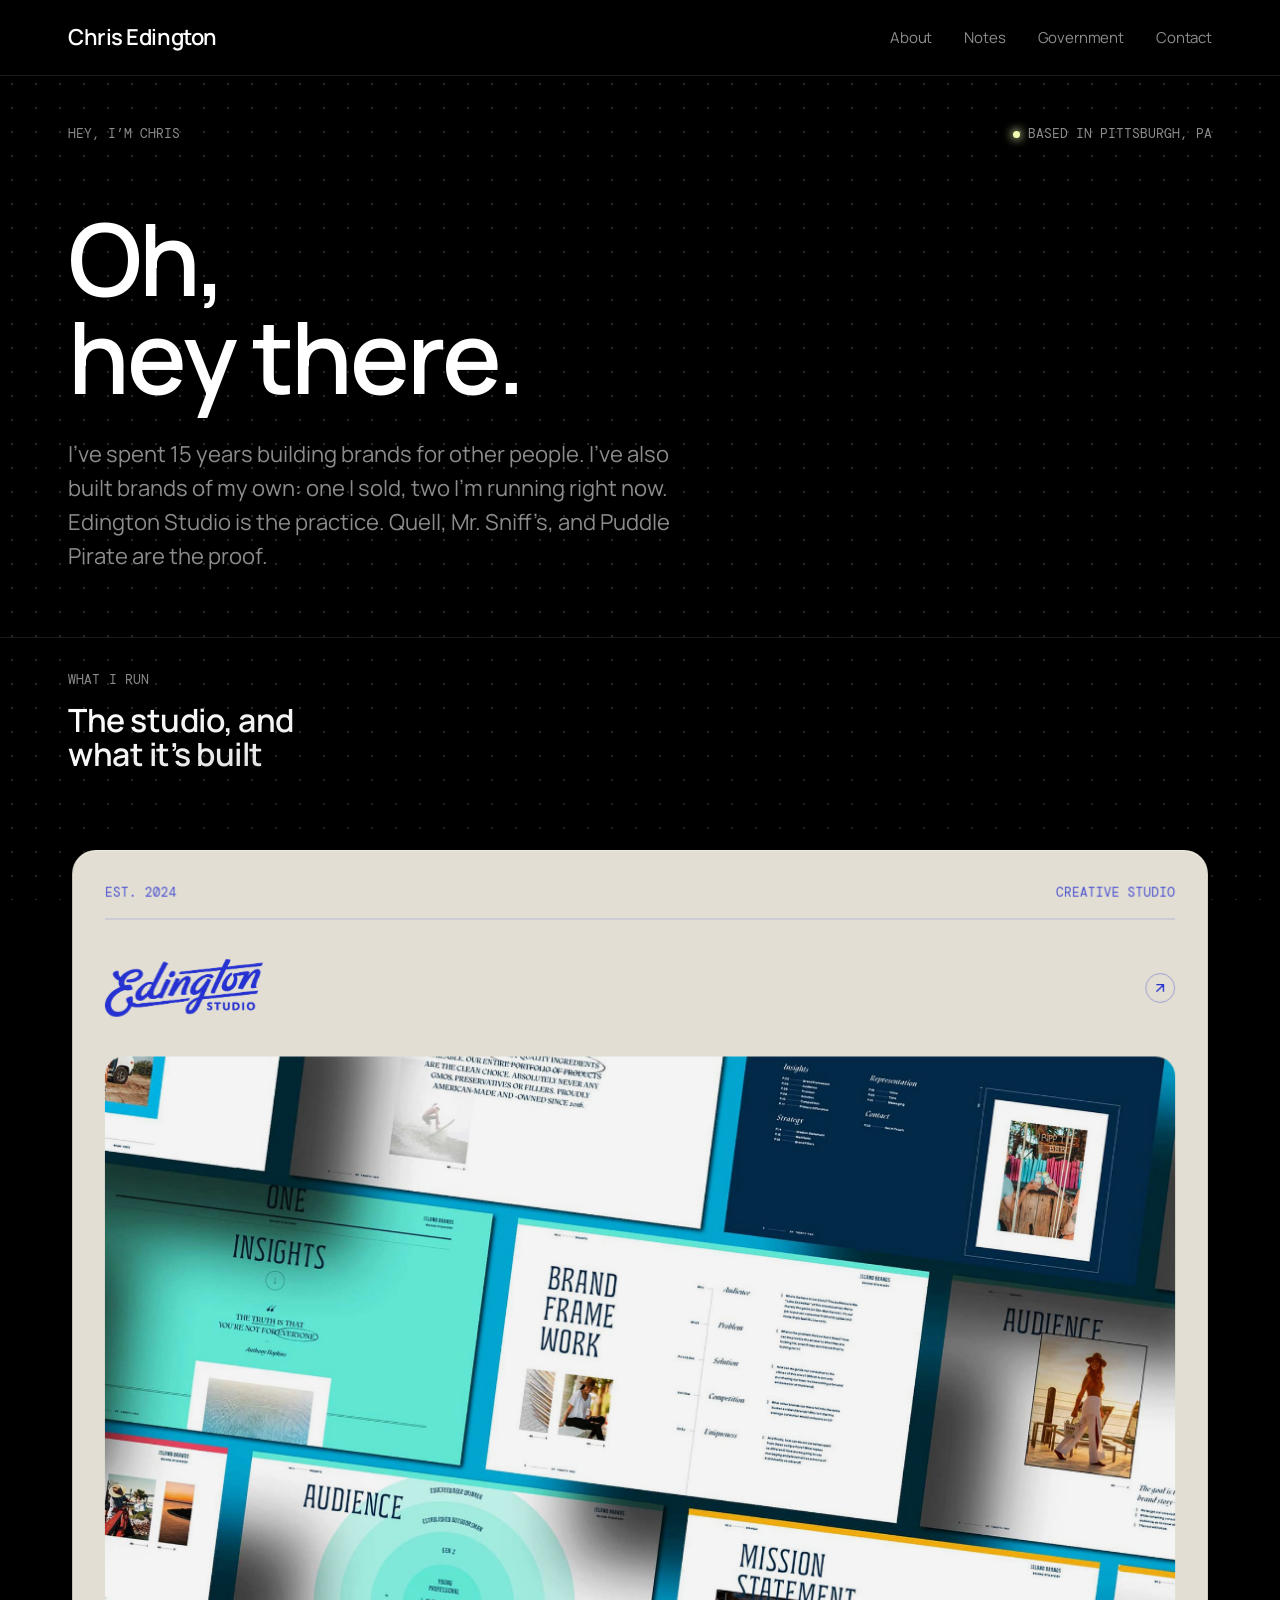
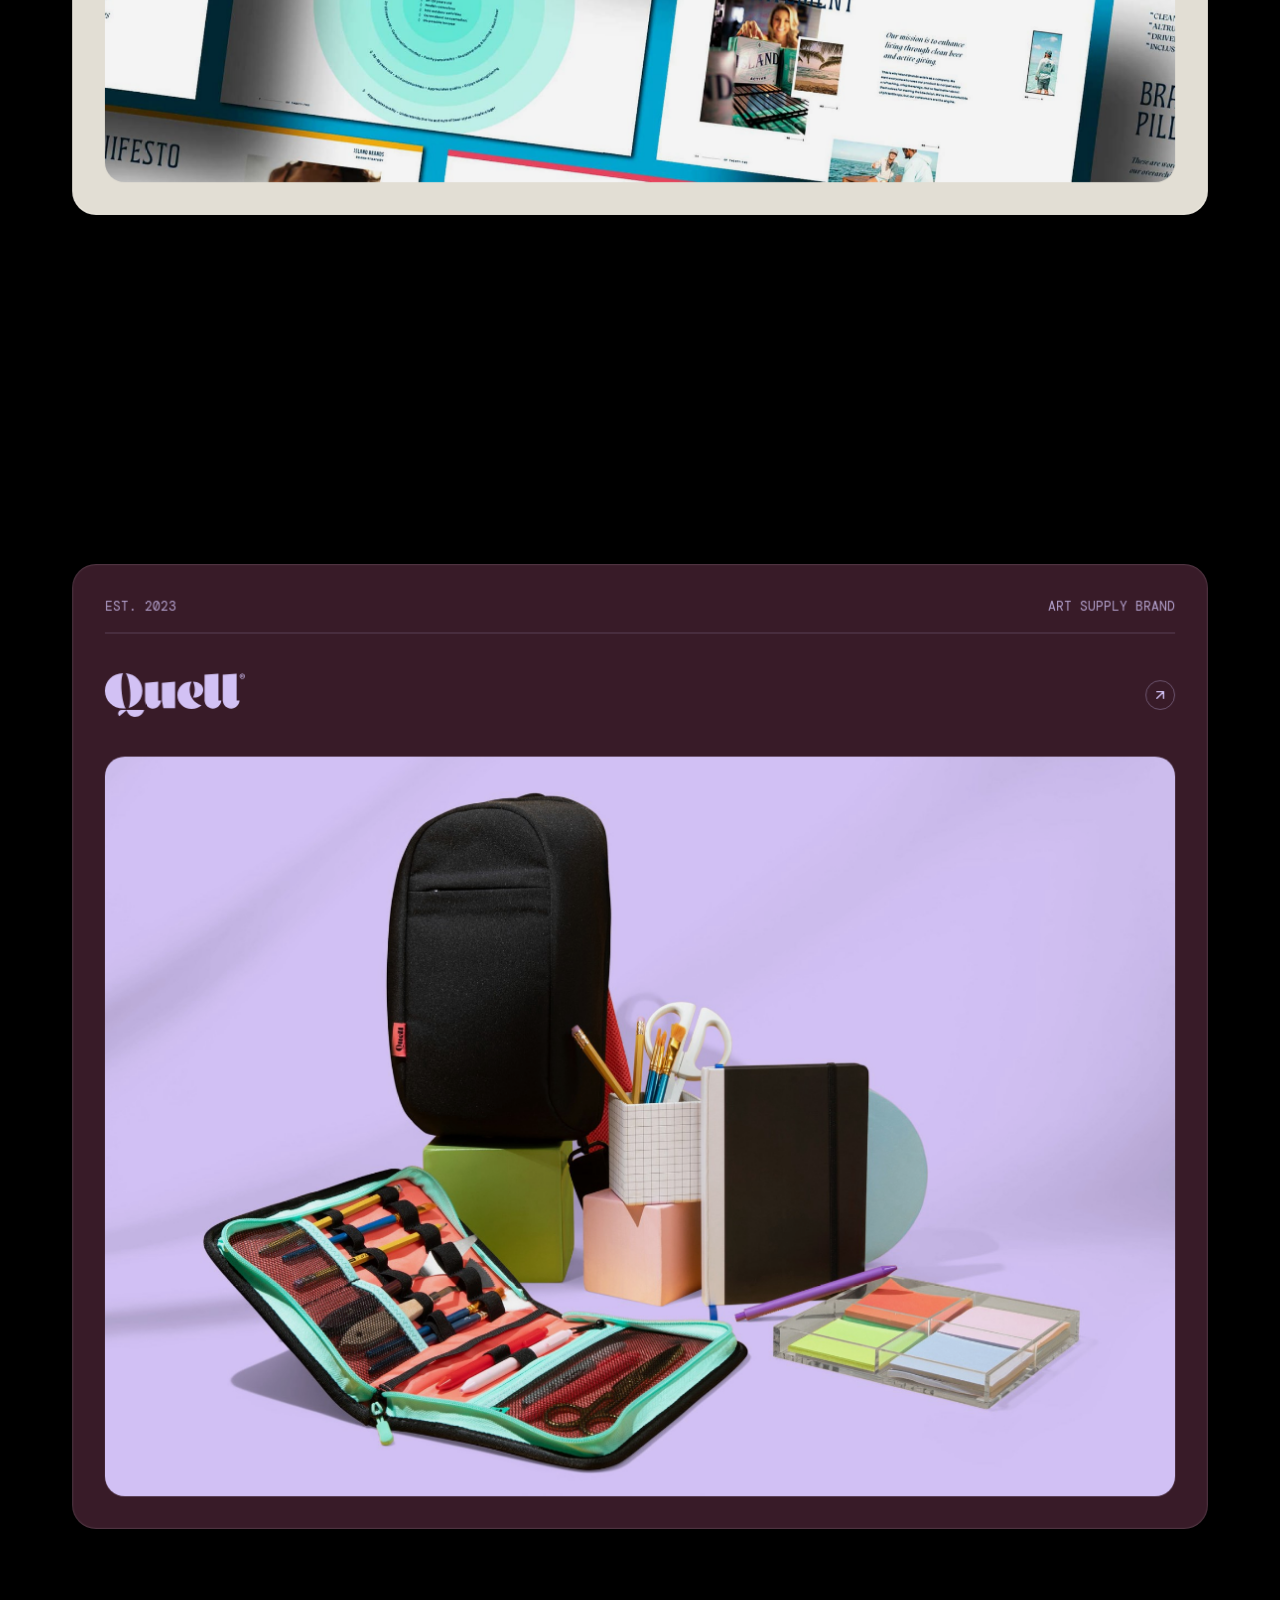
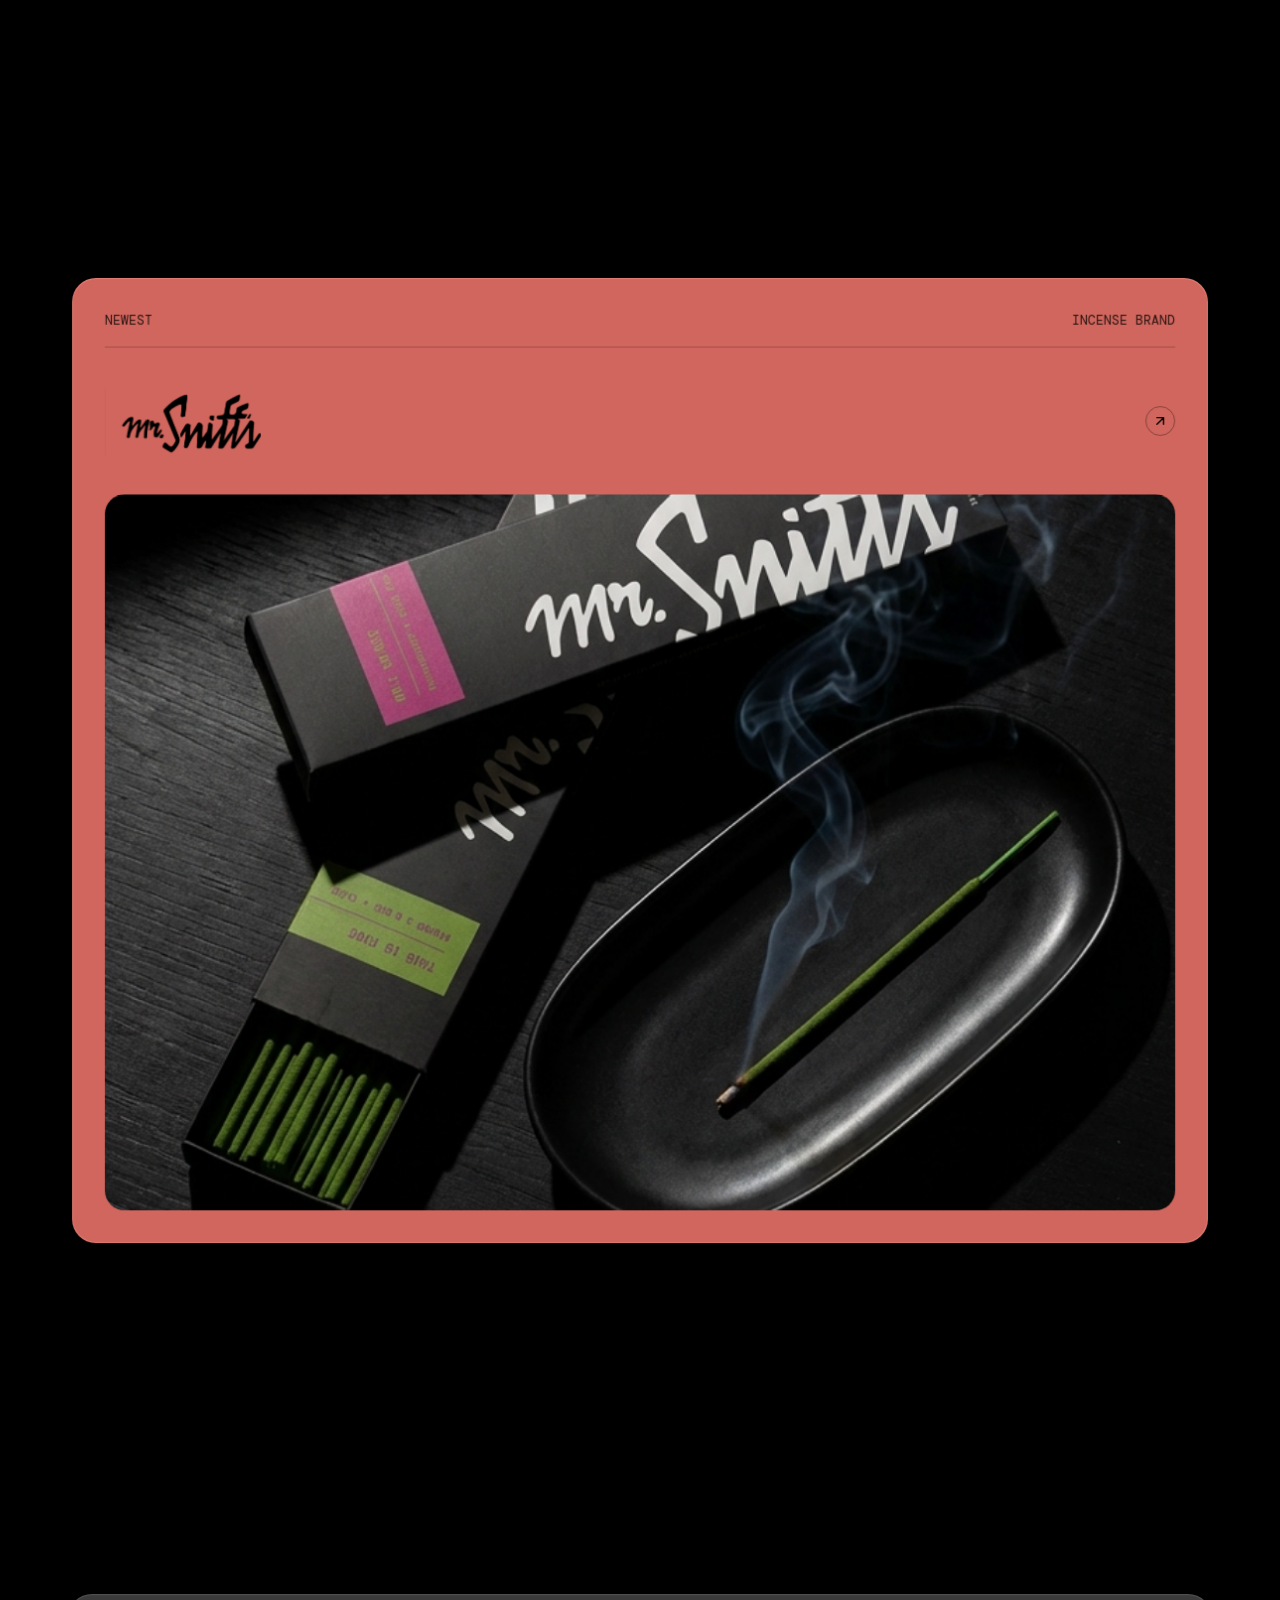
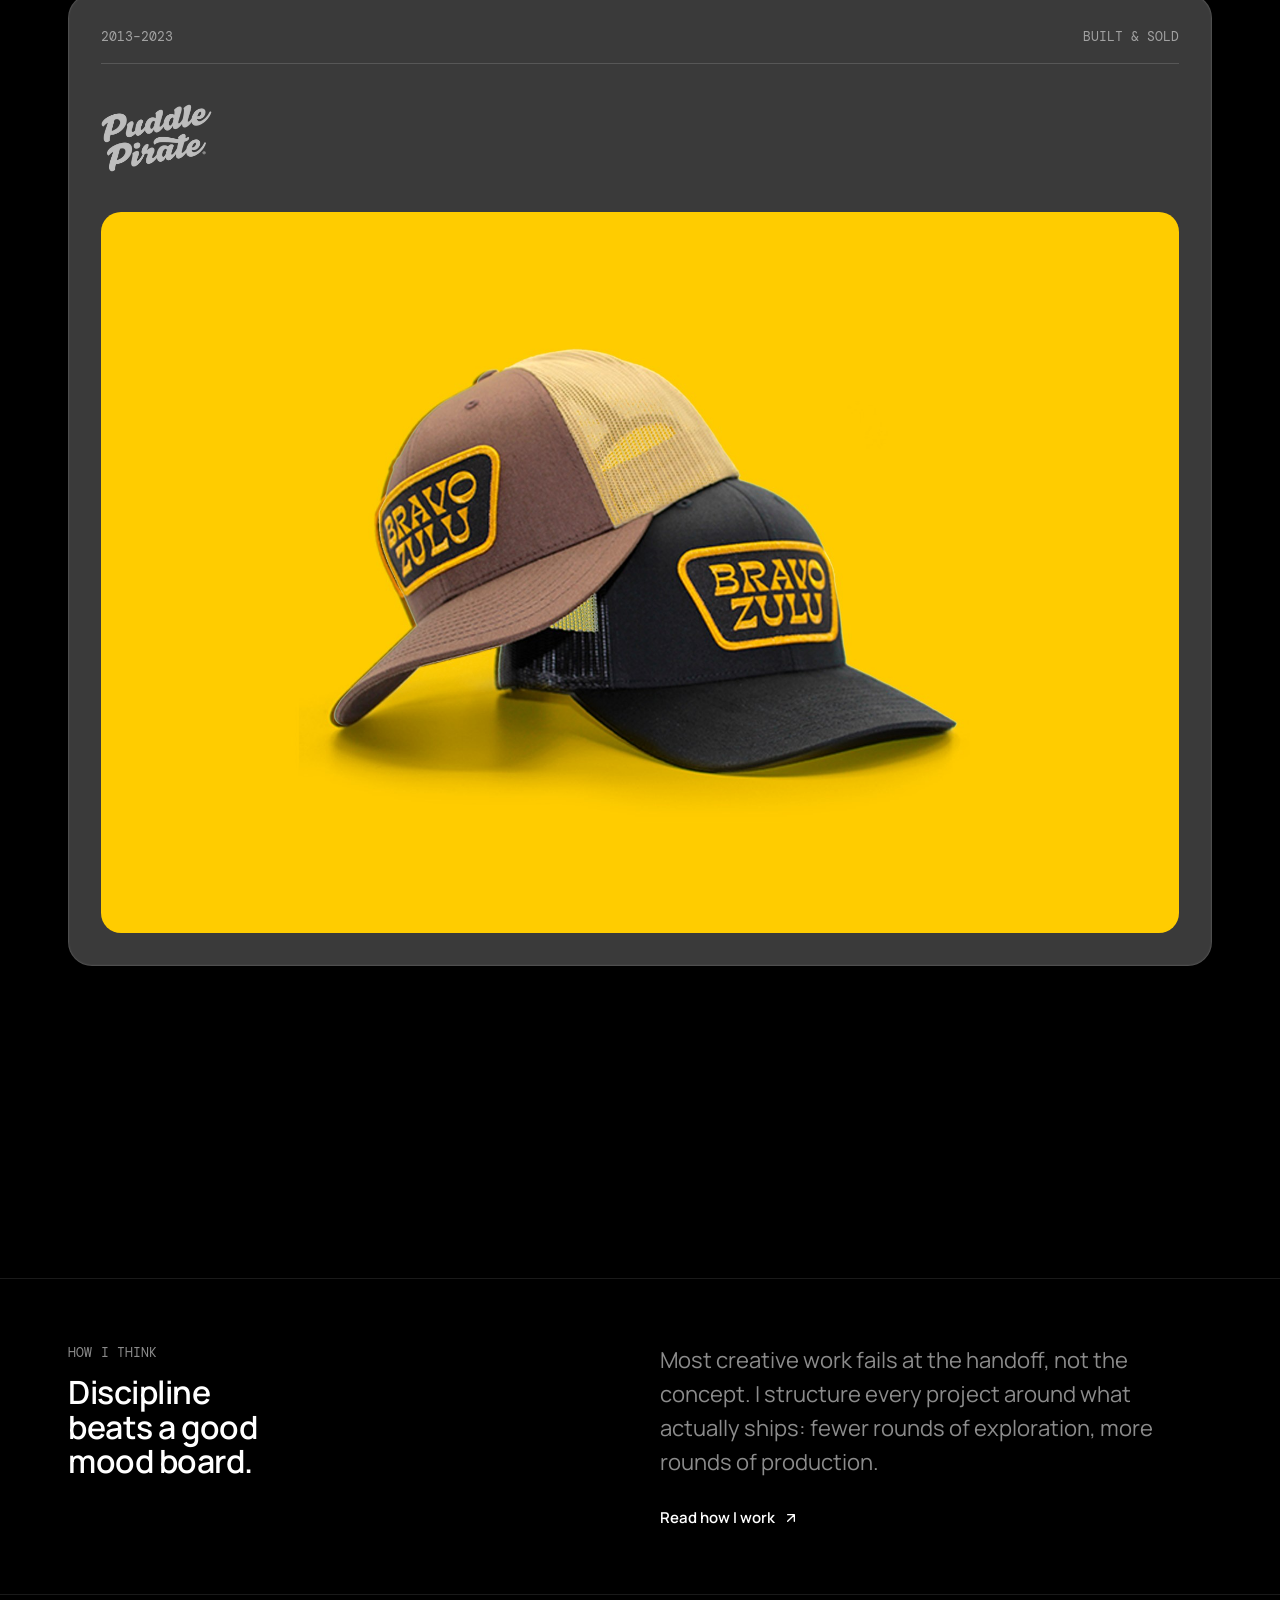
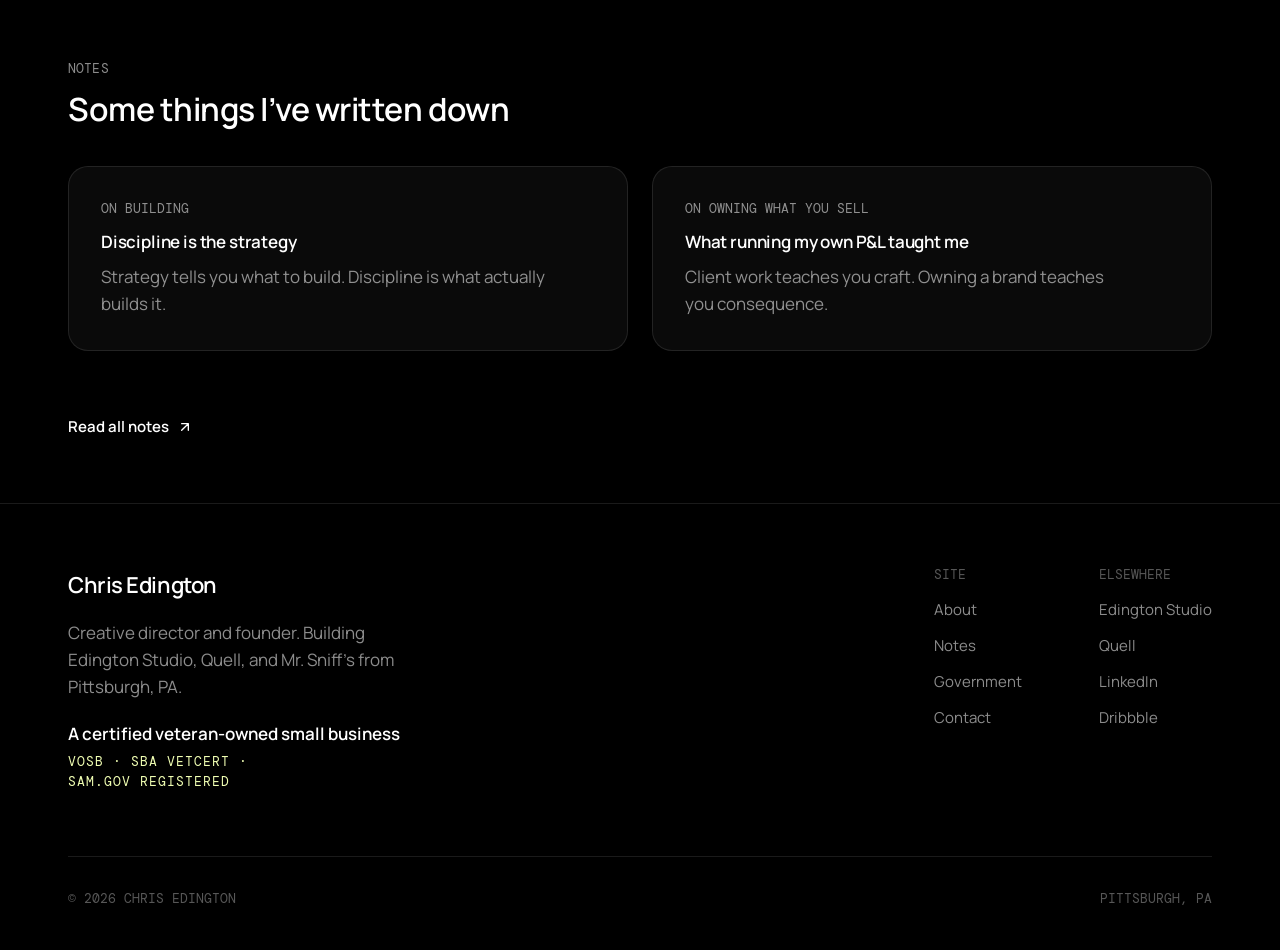
==== commit 1566b437: "Add Vercel Web Analytics snippet to every page First-party, cookieless pageview tracking served from" ====
--- a/index.html
+++ b/index.html
@@ -19,6 +19,7 @@
   <link href="https://fonts.googleapis.com/css2?family=Manrope:wght@400;500;600;700;800&family=DM+Mono:wght@300;400;500&display=swap" rel="stylesheet" />
   <link rel="stylesheet" href="base.css" />
   <link rel="stylesheet" href="style.css" />
+  <script defer src="/_vercel/insights/script.js"></script>
   <script type="application/ld+json">
   {"@context":"https://schema.org","@type":"Person","name":"Chris Edington","url":"https://heyimchris.com/","jobTitle":"Creative director and founder","address":{"@type":"PostalAddress","addressLocality":"Pittsburgh","addressRegion":"PA","addressCountry":"US"},"worksFor":{"@type":"Organization","name":"Edington Studio","url":"https://www.edington.co"},"sameAs":["https://www.edington.co","https://www.shopquell.co","https://www.mrsniffs.co","https://www.linkedin.com/in/chris-edington/","https://dribbble.com/ChrisEdington"]}
   </script>
--- a/style.css
+++ b/style.css
@@ -44,7 +44,7 @@
   --color-fg-dim: rgba(255, 255, 255, 0.34);
   --color-border: rgba(255, 255, 255, 0.1);
   --color-border-strong: rgba(255, 255, 255, 0.2);
-  --color-accent: #ff3dbe;
+  --color-accent: #f1ffb3;
   --color-primary: #ffffff;
 
   /* ---------- fonts ---------- */
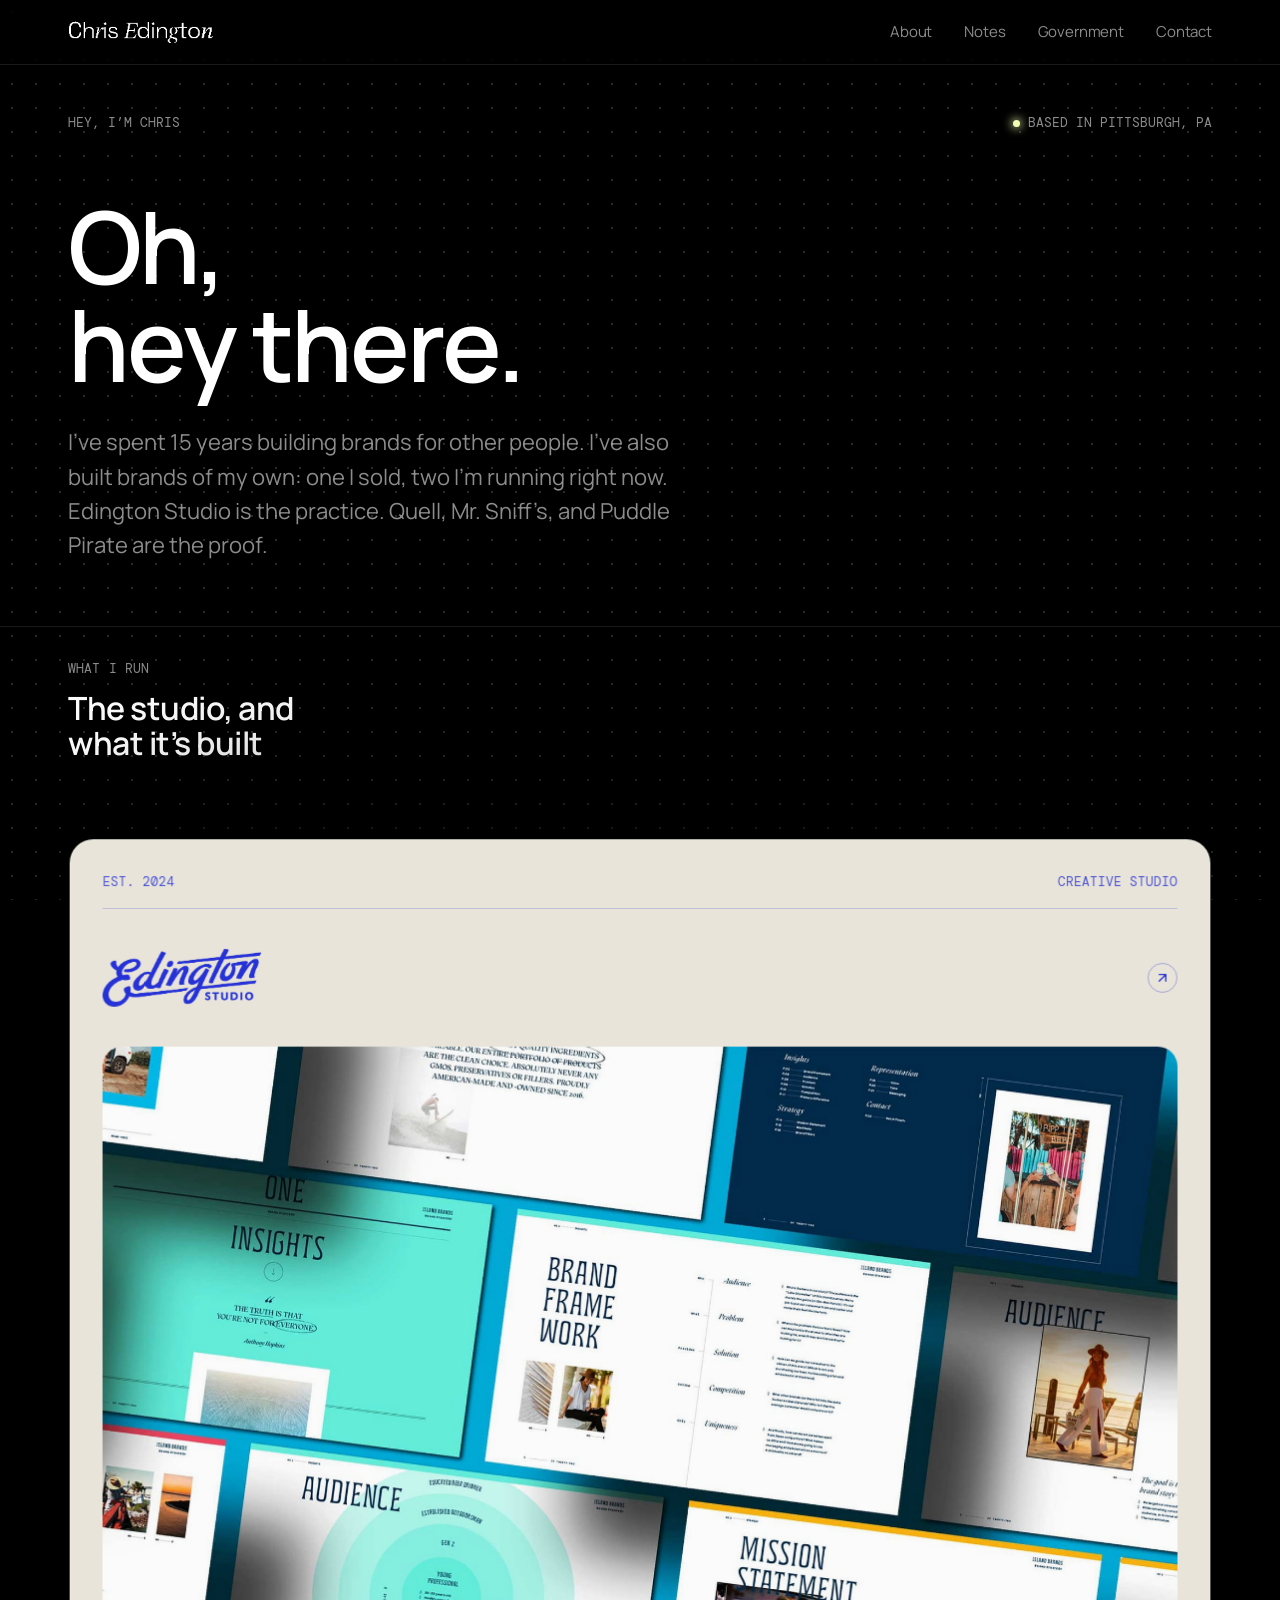
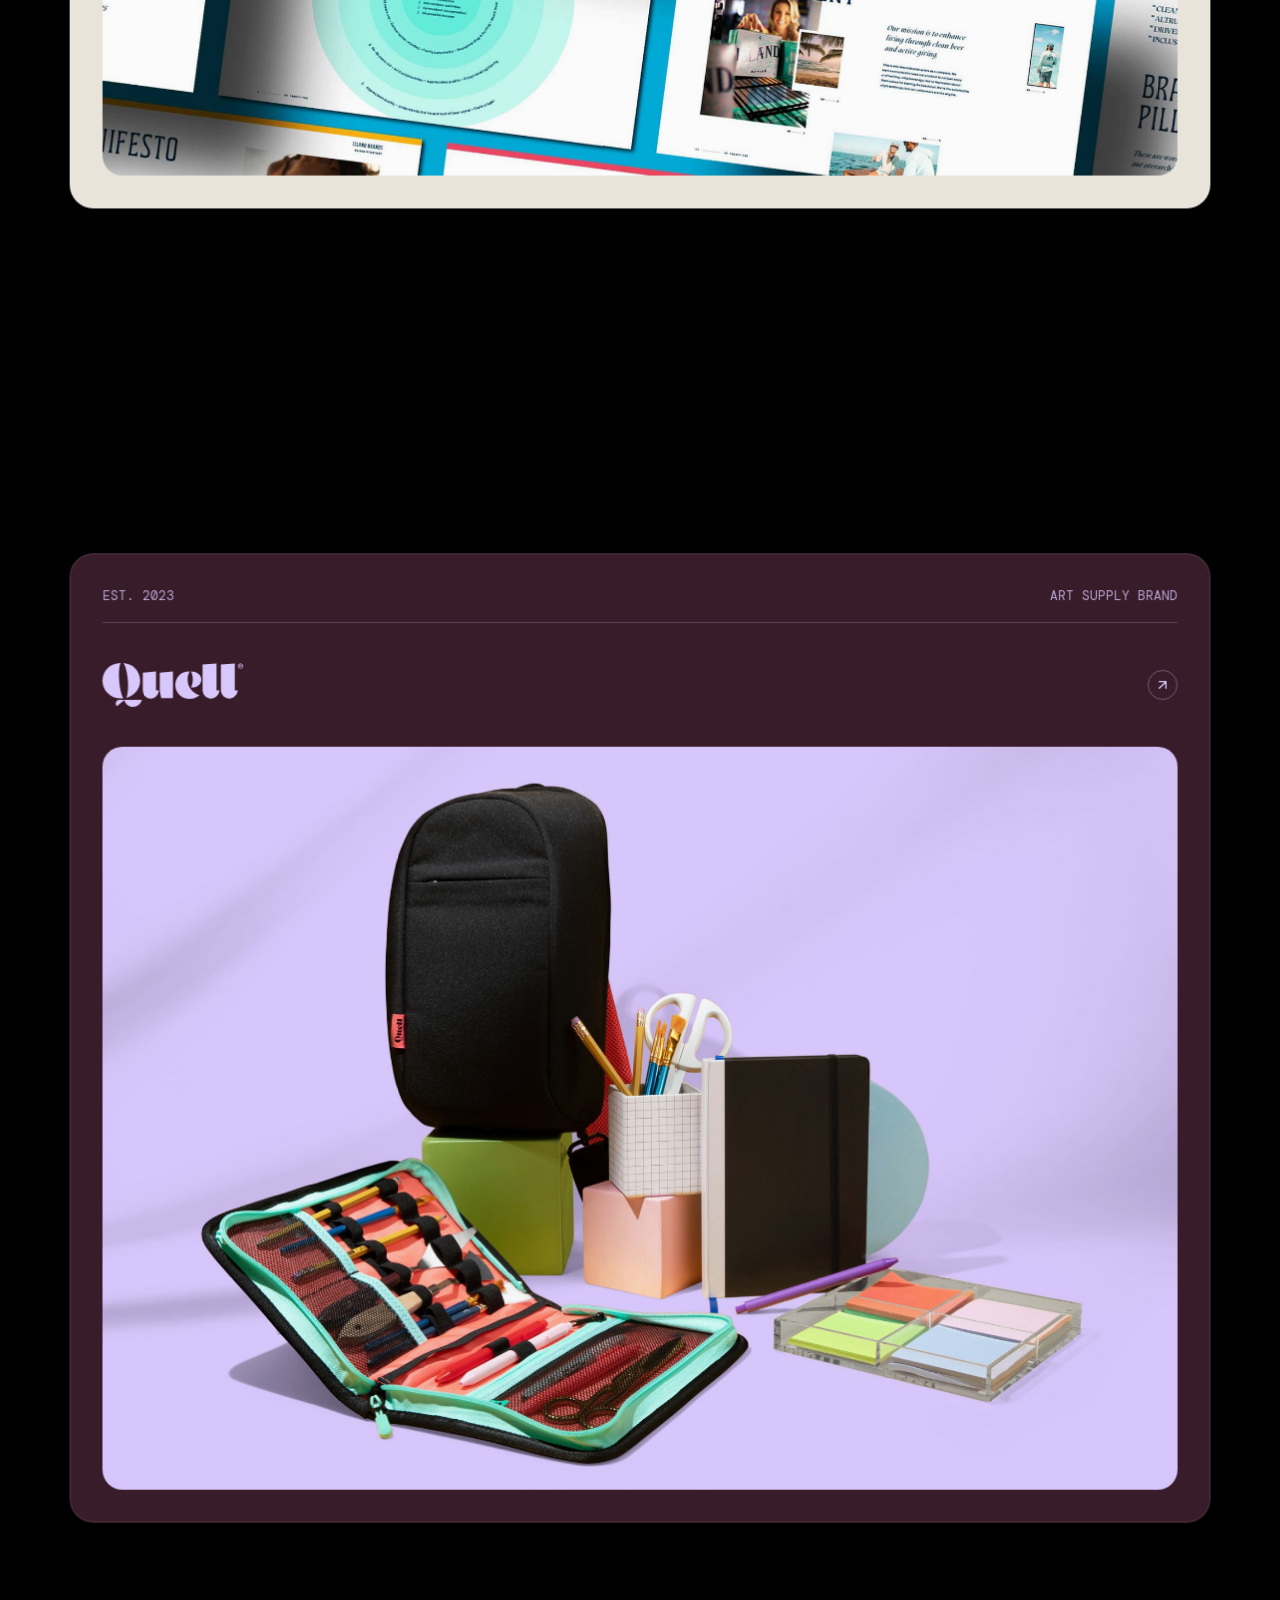
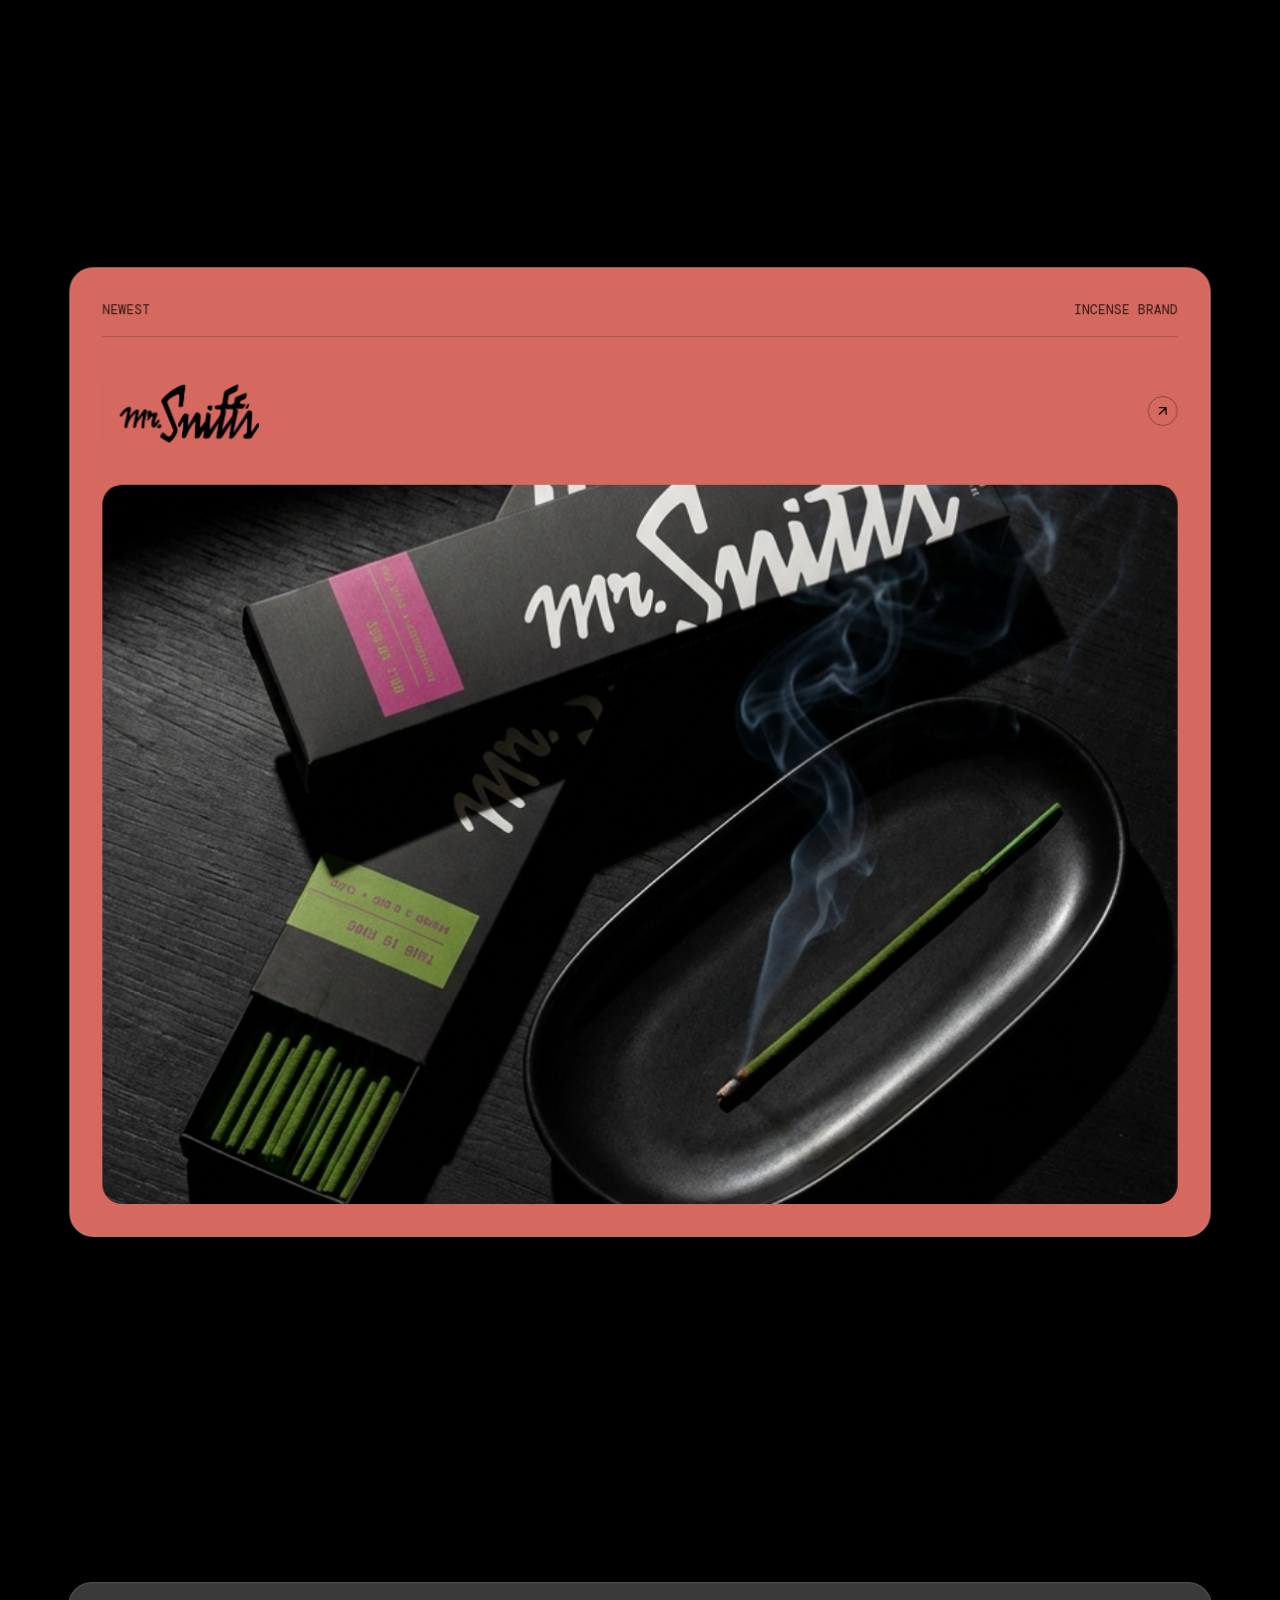
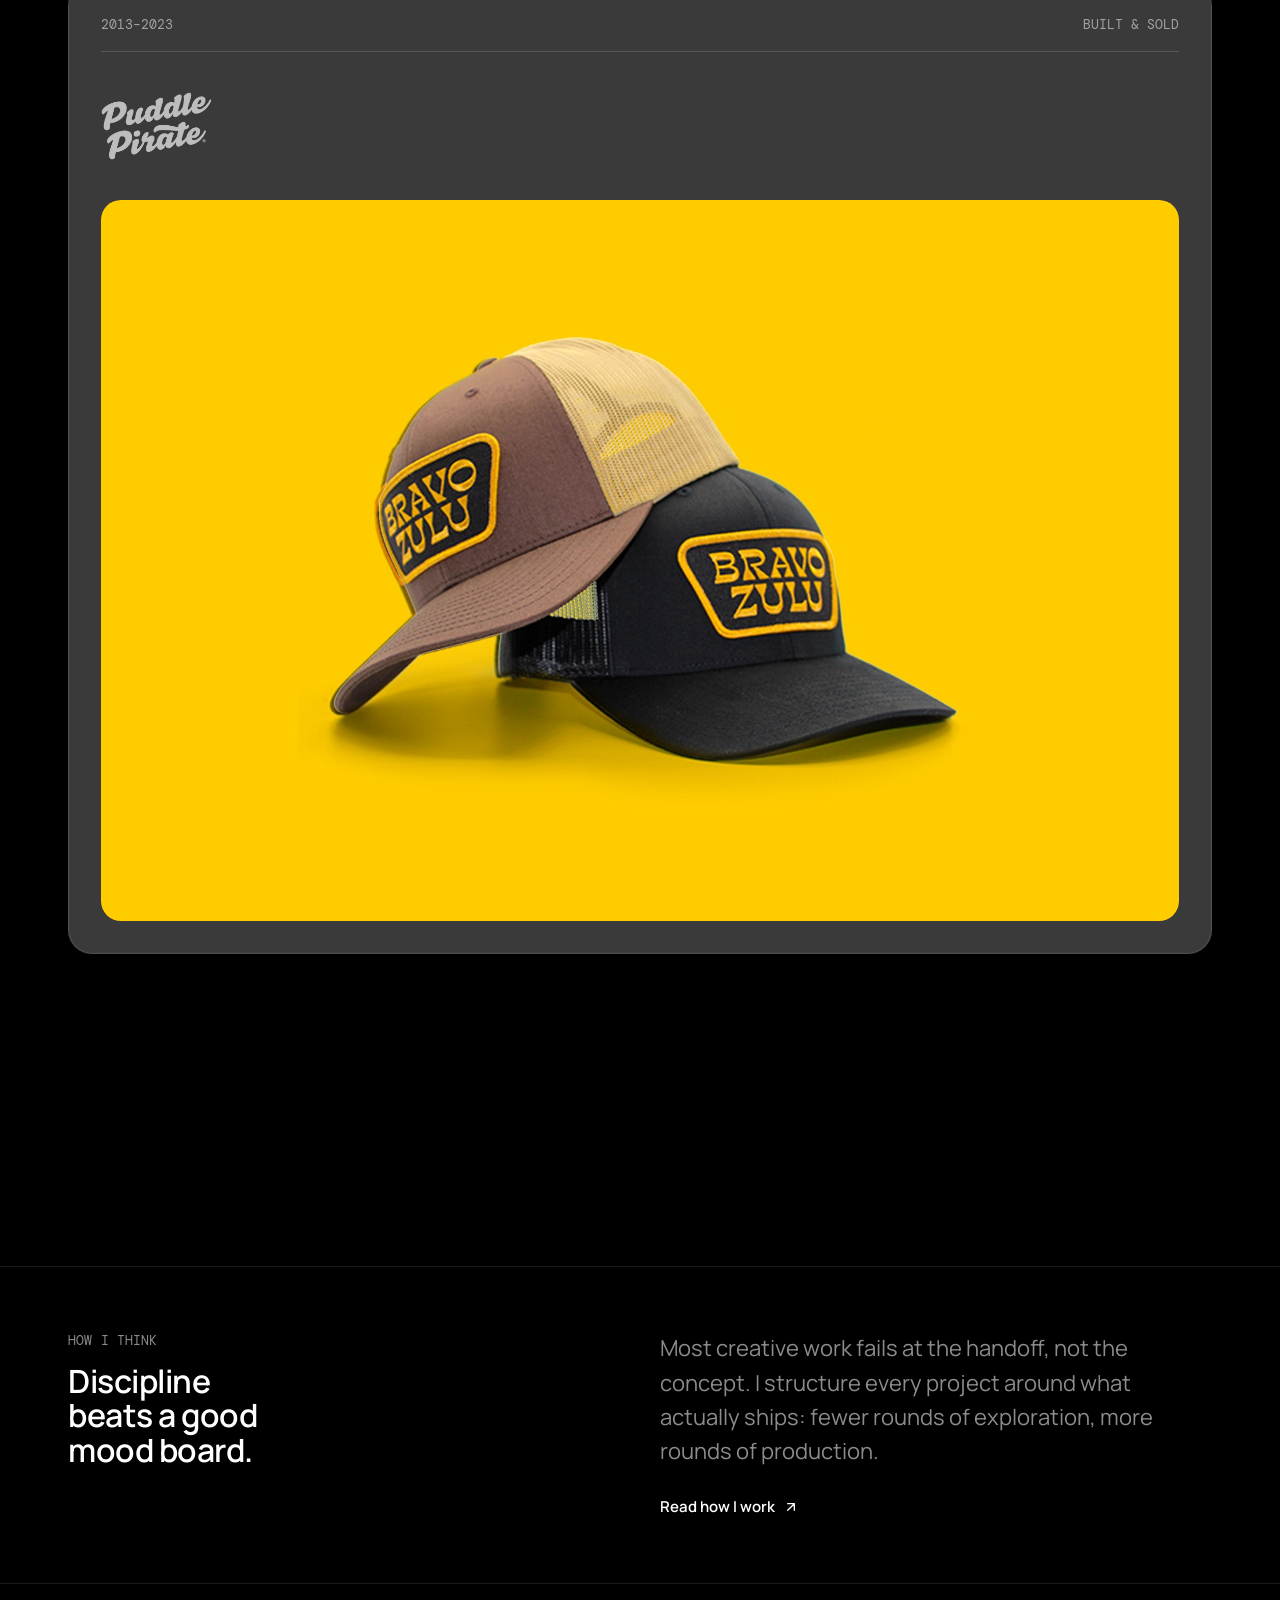
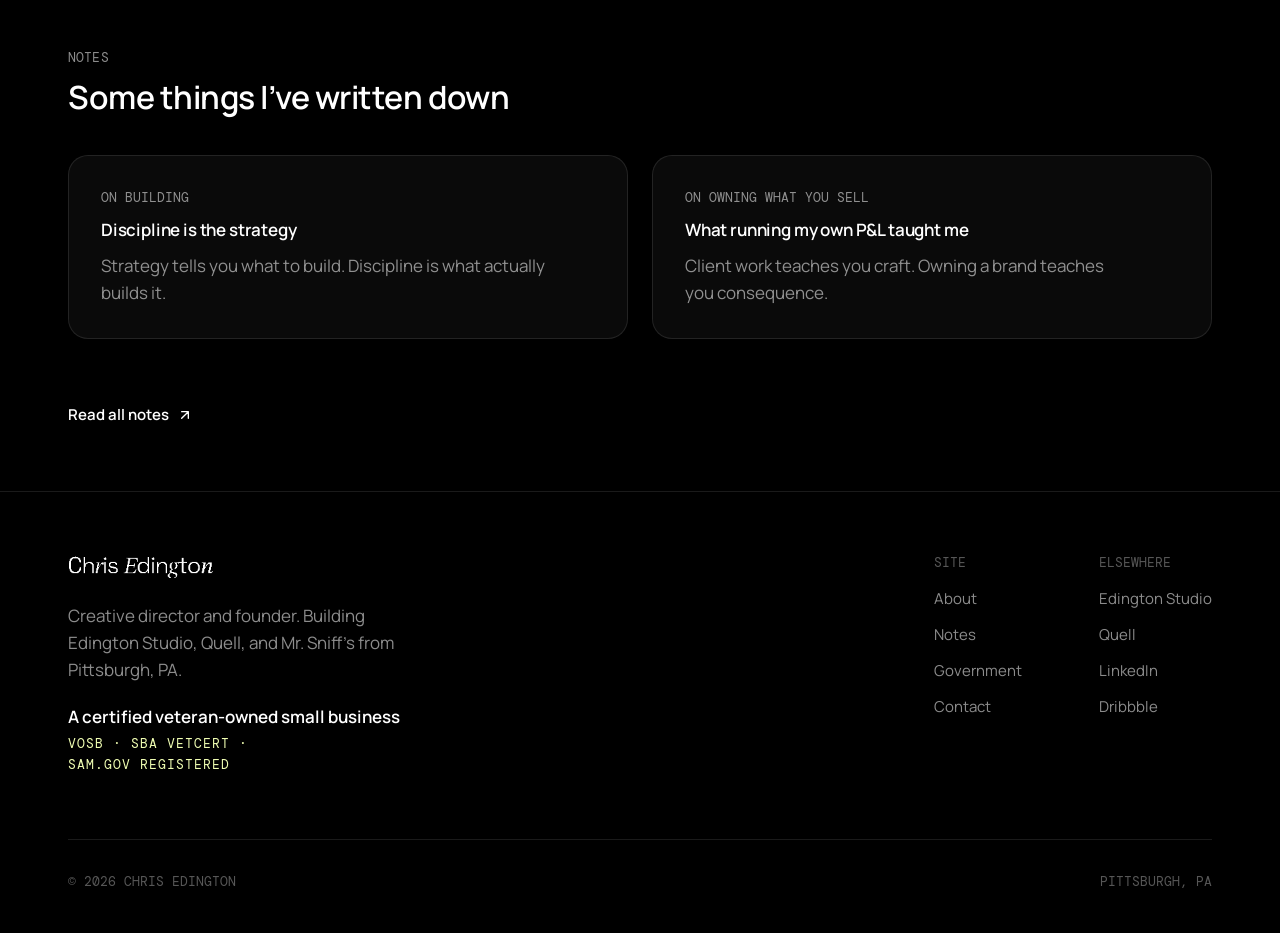
==== commit aacfbacd: "Animated wordmark replaces the text brand in nav and footer The typeface-cycling GIF renders at 22px" ====
--- a/index.html
+++ b/index.html
@@ -29,7 +29,7 @@
   <header class="site-header">
     <div class="wrap header-inner">
       <a class="brand-mark" href="index.html" aria-label="Chris Edington, home">
-        Chris Edington
+        <picture class="brand-wordmark"><source srcset="assets/ce-wordmark-static.png" media="(prefers-reduced-motion: reduce)" /><img src="assets/ce-wordmark-loop.gif" alt="Chris Edington" /></picture>
       </a>
       <nav class="main-nav" data-main-nav aria-label="Primary">
         <a href="about.html">About</a>
@@ -162,7 +162,7 @@
       <div class="footer-top">
         <div class="footer-brand">
           <a class="brand-mark" href="index.html" aria-label="Chris Edington, home">
-            Chris Edington
+            <picture class="brand-wordmark"><source srcset="assets/ce-wordmark-static.png" media="(prefers-reduced-motion: reduce)" /><img src="assets/ce-wordmark-loop.gif" alt="Chris Edington" /></picture>
           </a>
           <p class="text-muted" style="margin-top: var(--space-4);">Creative director and founder. Building Edington Studio, Quell, and Mr. Sniff&rsquo;s from Pittsburgh, PA.</p>
           <p class="footer-veteran">A certified veteran-owned small business<span>VOSB &middot; SBA VetCert &middot; SAM.gov registered</span></p>
--- a/style.css
+++ b/style.css
@@ -196,6 +196,24 @@
 }
 .brand-mark .brand-dot {
   color: var(--color-accent);
+}
+/* Animated wordmark: the art occupies a 218x33 region at the top left
+   of a 222x172 canvas, cropped here with CSS so the GIF file stays
+   untouched. Rendered at 22px tall to match the old text mark. */
+.brand-wordmark {
+  display: block;
+  position: relative;
+  overflow: hidden;
+  width: 145px;
+  height: 22px;
+}
+.brand-wordmark img {
+  position: absolute;
+  left: -1px;
+  top: -3px;
+  width: 148px;
+  max-width: none;
+  height: auto;
 }
 
 .main-nav {
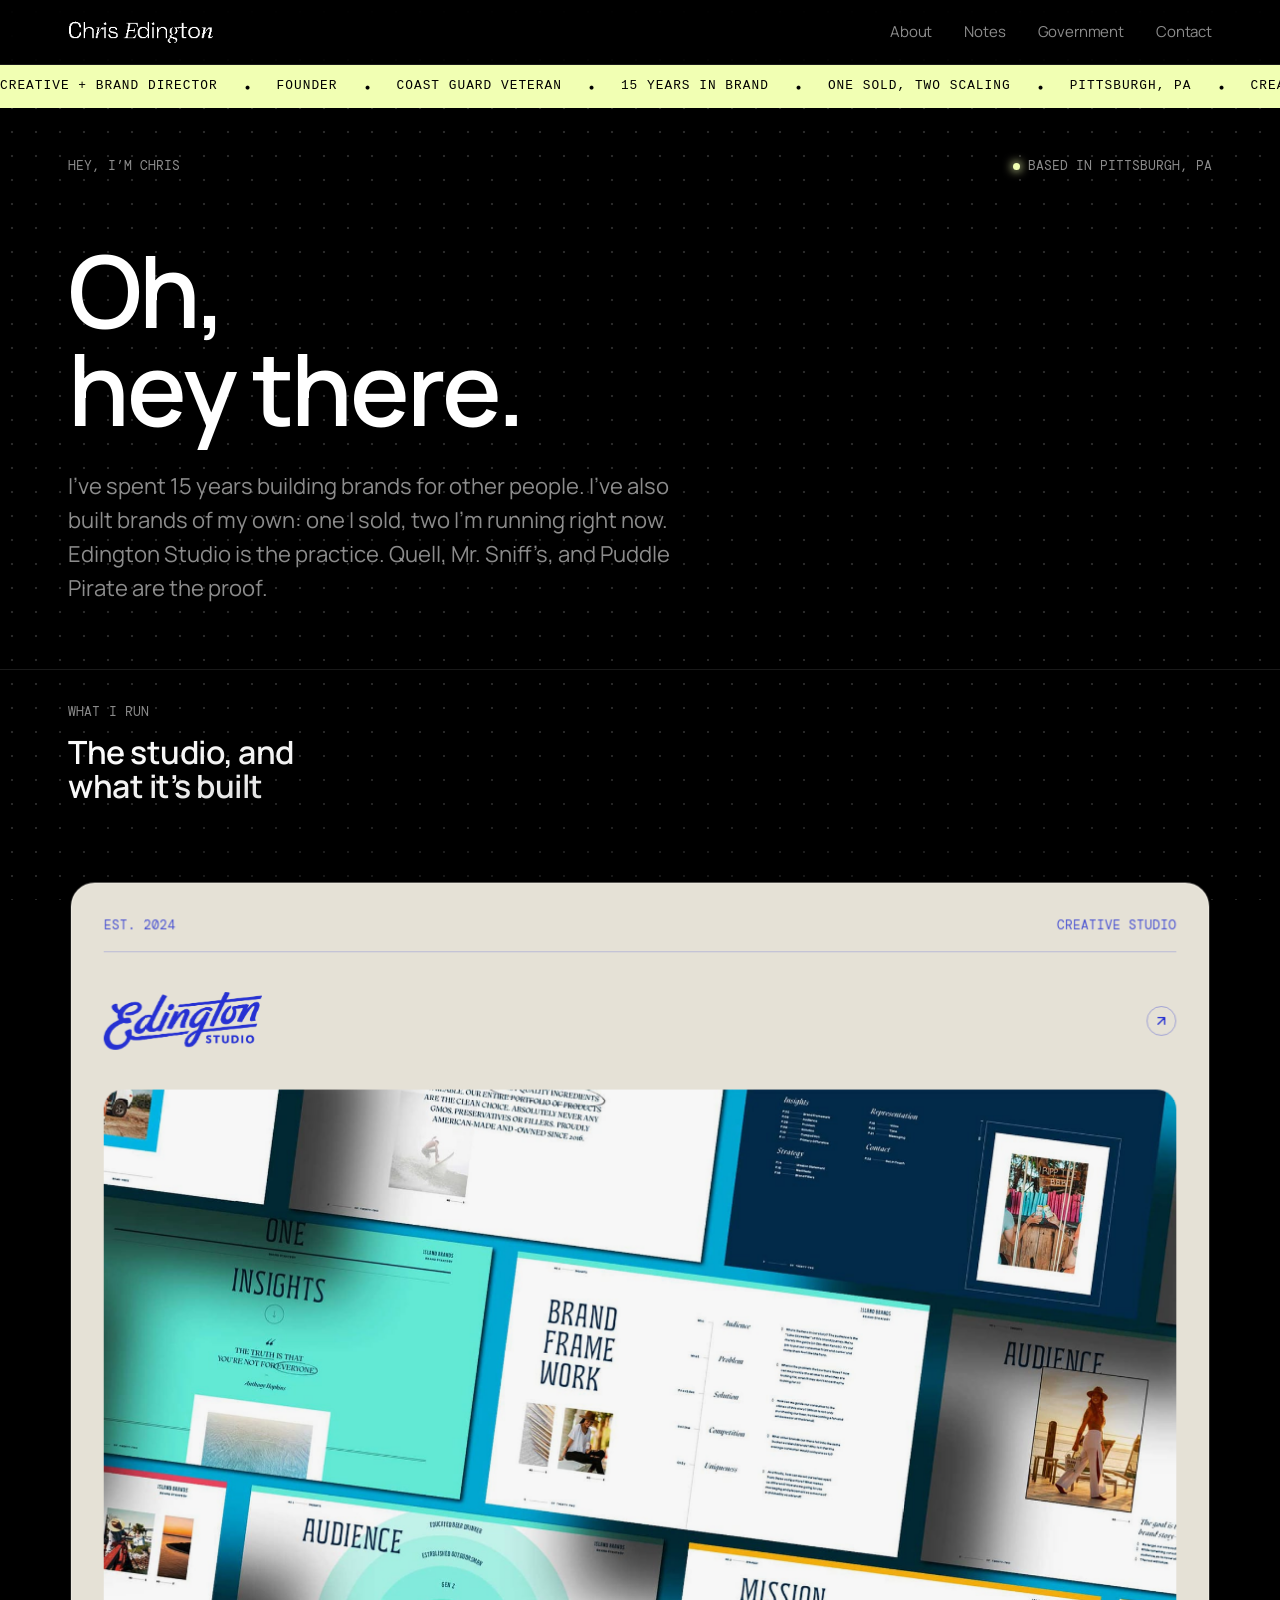
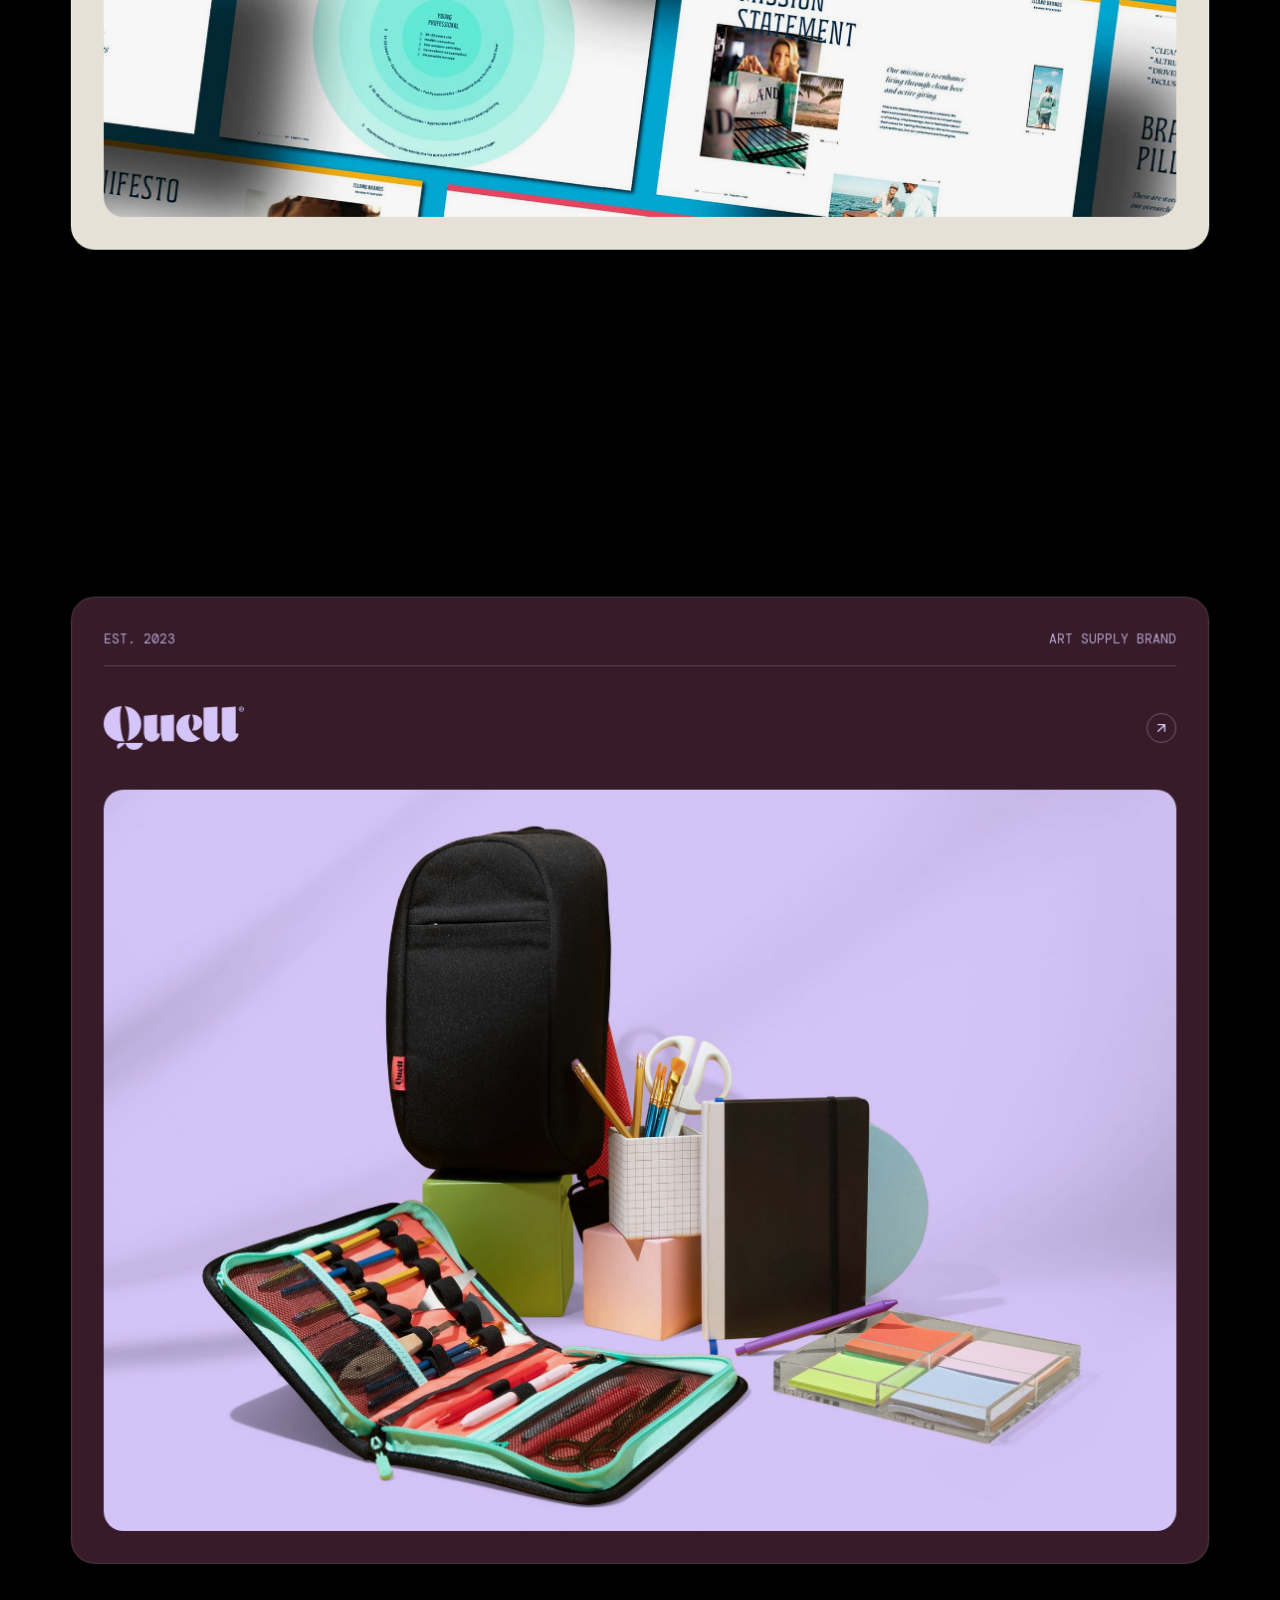
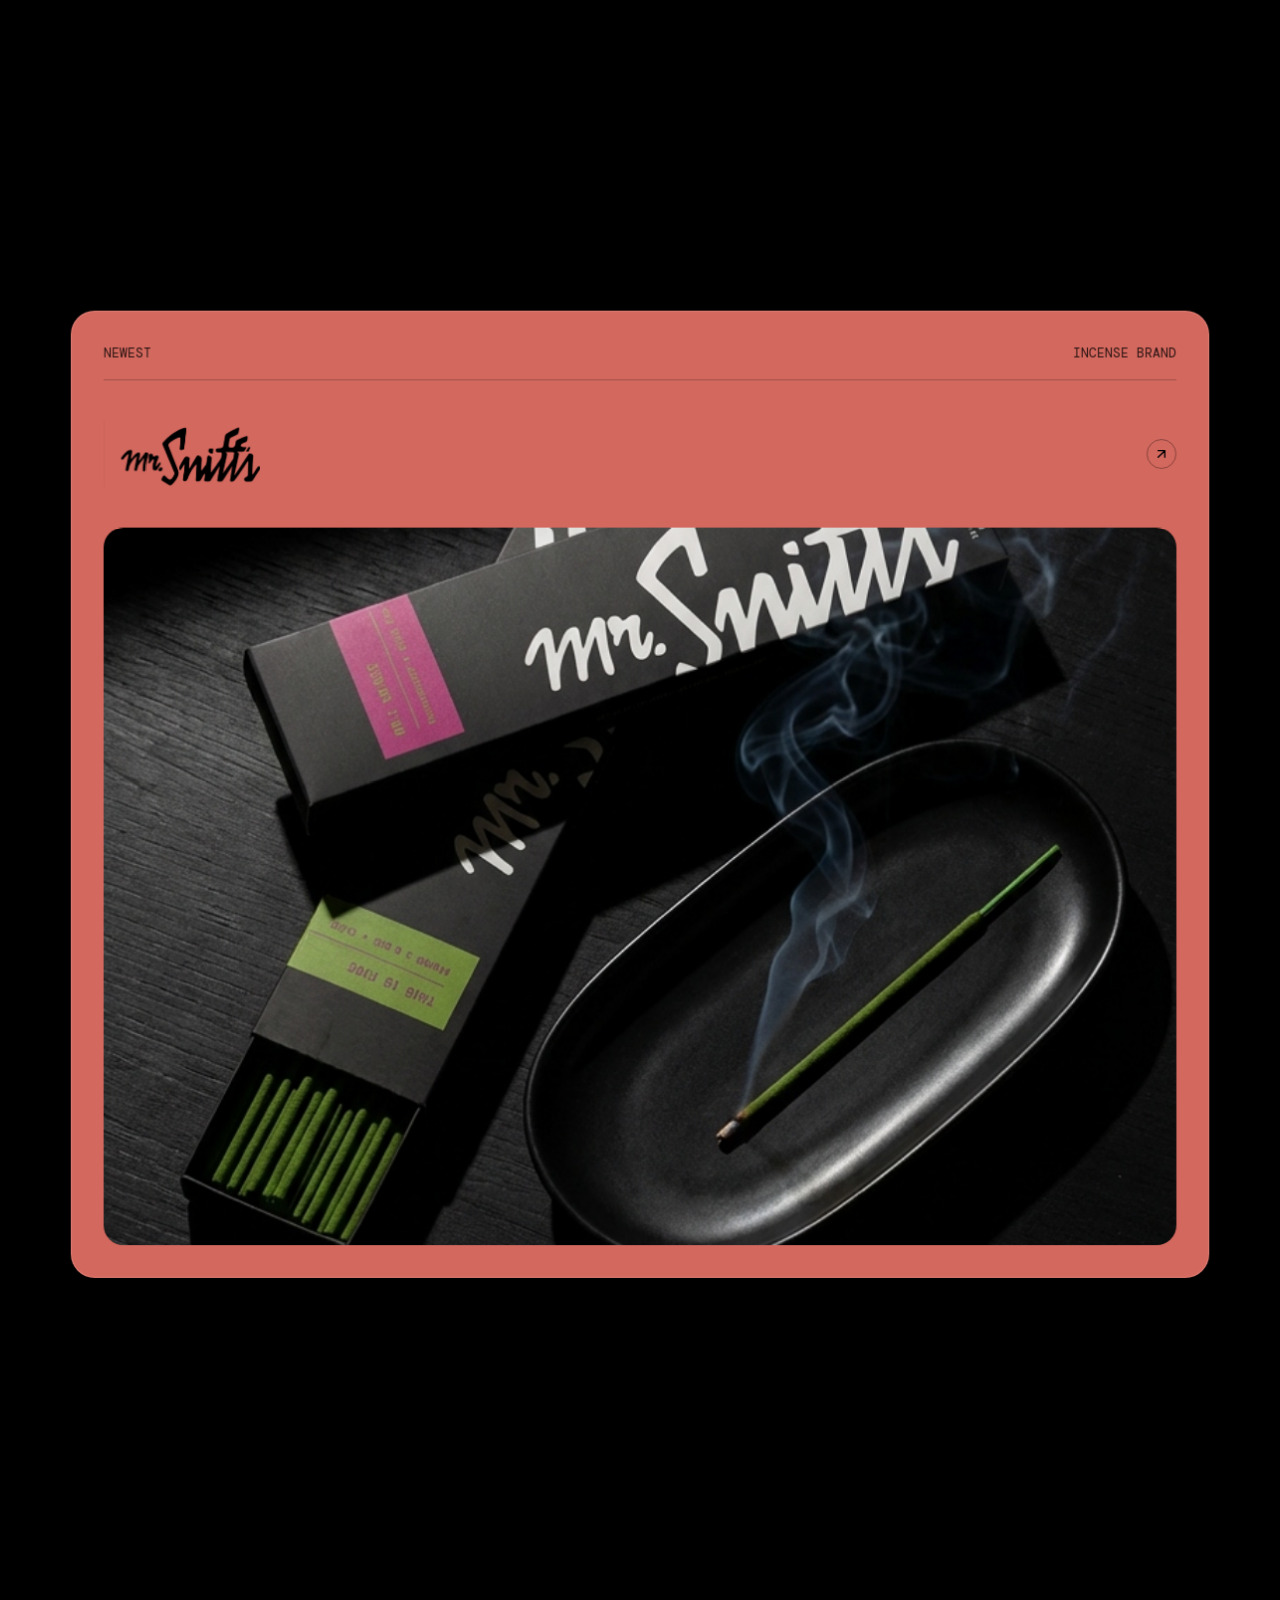
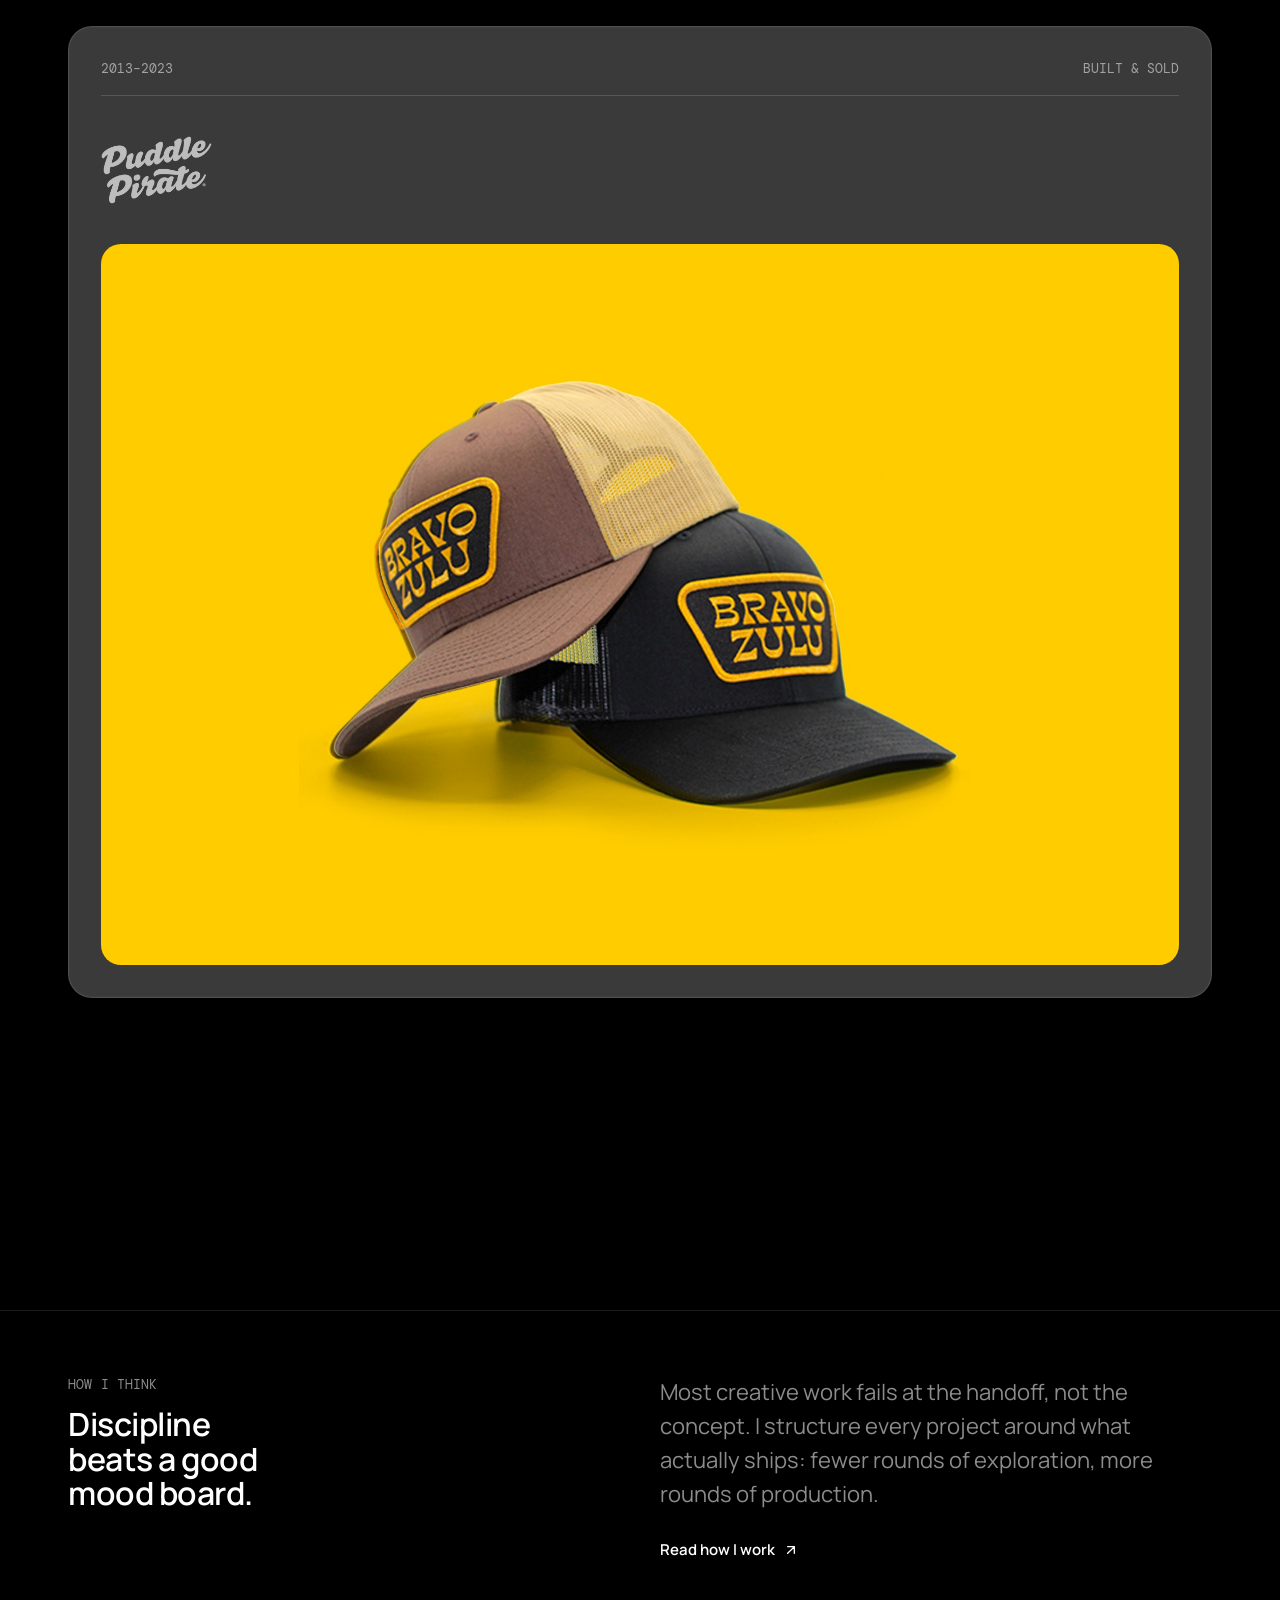
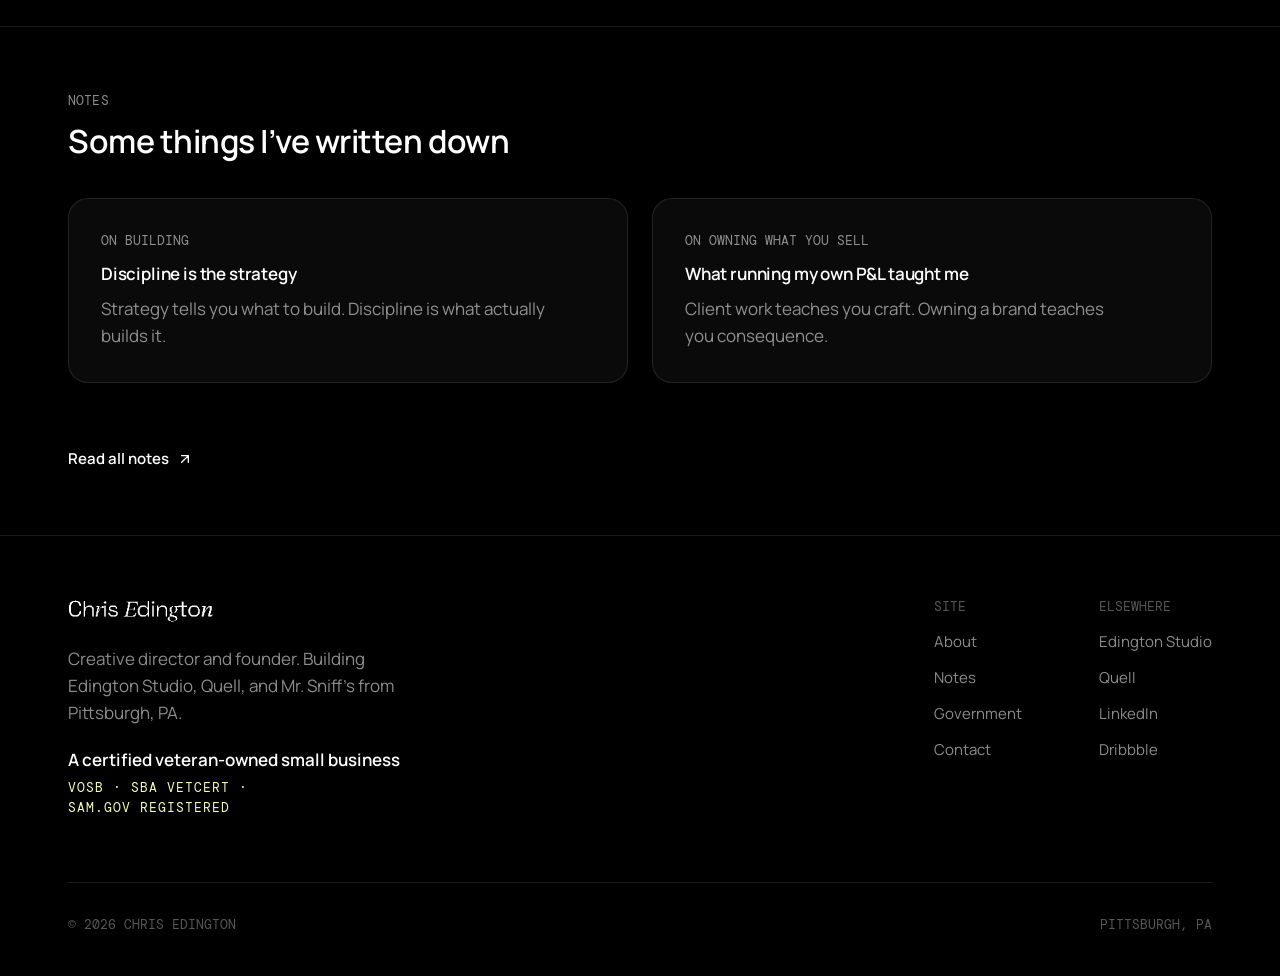
==== commit 9c6d5852: "Scrolling ticker under the nav on the home page Pale yellow strip, black DM Mono caps, seamless infi" ====
--- a/index.html
+++ b/index.html
@@ -43,6 +43,9 @@
     </div>
   </header>
   <main id="main">
+    <div class="ticker" aria-label="Creative + Brand Director &bull; Founder &bull; Coast Guard Veteran &bull; 15 Years in Brand &bull; One Sold, Two Scaling &bull; Pittsburgh, PA">
+      <div class="ticker-track" aria-hidden="true"><span class="ticker-item">Creative + Brand Director</span><span class="ticker-sep" aria-hidden="true">&bull;</span><span class="ticker-item">Founder</span><span class="ticker-sep" aria-hidden="true">&bull;</span><span class="ticker-item">Coast Guard Veteran</span><span class="ticker-sep" aria-hidden="true">&bull;</span><span class="ticker-item">15 Years in Brand</span><span class="ticker-sep" aria-hidden="true">&bull;</span><span class="ticker-item">One Sold, Two Scaling</span><span class="ticker-sep" aria-hidden="true">&bull;</span><span class="ticker-item">Pittsburgh, PA</span><span class="ticker-sep" aria-hidden="true">&bull;</span><span class="ticker-item">Creative + Brand Director</span><span class="ticker-sep" aria-hidden="true">&bull;</span><span class="ticker-item">Founder</span><span class="ticker-sep" aria-hidden="true">&bull;</span><span class="ticker-item">Coast Guard Veteran</span><span class="ticker-sep" aria-hidden="true">&bull;</span><span class="ticker-item">15 Years in Brand</span><span class="ticker-sep" aria-hidden="true">&bull;</span><span class="ticker-item">One Sold, Two Scaling</span><span class="ticker-sep" aria-hidden="true">&bull;</span><span class="ticker-item">Pittsburgh, PA</span><span class="ticker-sep" aria-hidden="true">&bull;</span></div>
+    </div>
     <section class="hero">
       <div class="wrap">
         <div class="hero-top">
--- a/style.css
+++ b/style.css
@@ -271,6 +271,43 @@
   }
   .mobile-menu-btn {
     display: inline-flex;
+  }
+}
+
+/* =========================================================
+   TICKER
+   ========================================================= */
+
+.ticker {
+  overflow: hidden;
+  background: var(--color-accent);
+  color: #000000;
+}
+.ticker-track {
+  display: inline-flex;
+  align-items: center;
+  white-space: nowrap;
+  padding-block: var(--space-2);
+  animation: ticker-scroll 48s linear infinite;
+  will-change: transform;
+}
+.ticker-item {
+  font-family: var(--font-mono);
+  font-size: var(--text-xs);
+  font-weight: 500;
+  text-transform: uppercase;
+  letter-spacing: 0.08em;
+}
+.ticker-sep {
+  padding-inline: var(--space-6);
+}
+@keyframes ticker-scroll {
+  from { transform: translateX(0); }
+  to { transform: translateX(-50%); }
+}
+@media (prefers-reduced-motion: reduce) {
+  .ticker-track {
+    animation: none;
   }
 }
 
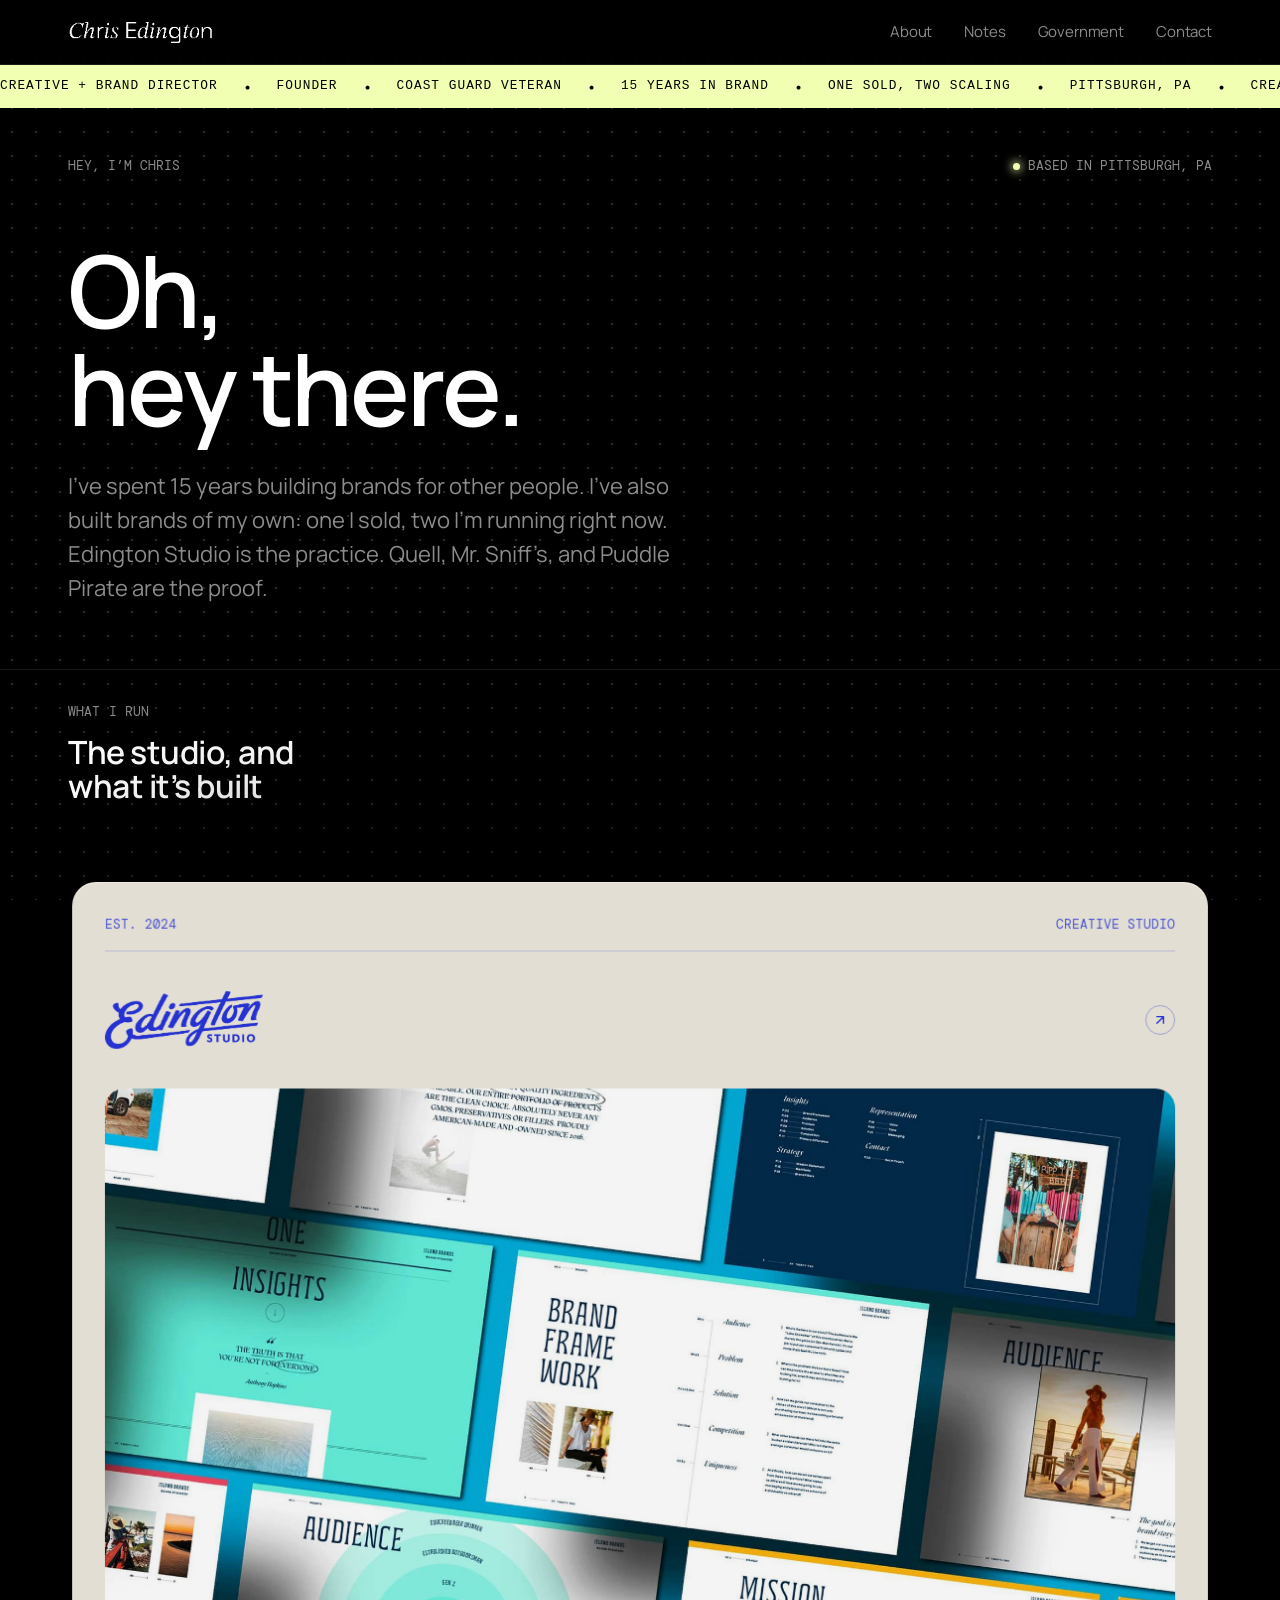
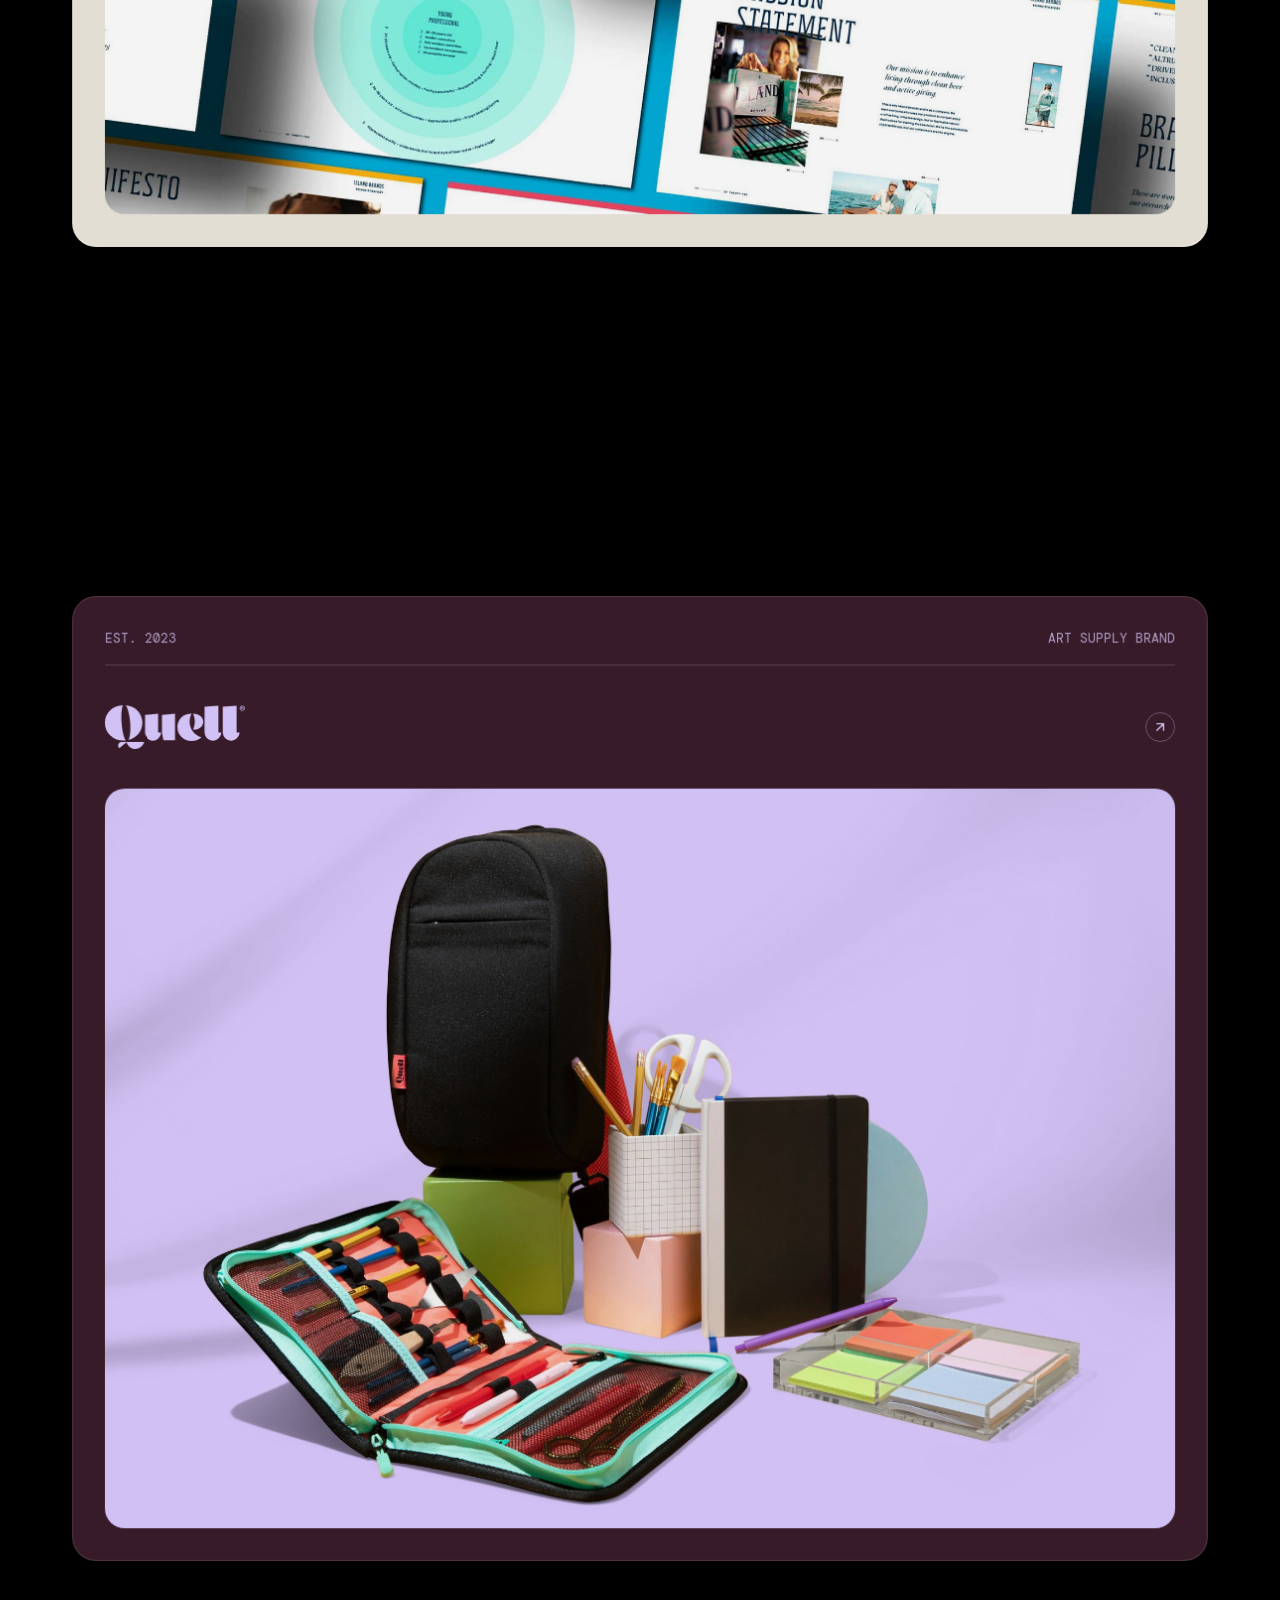
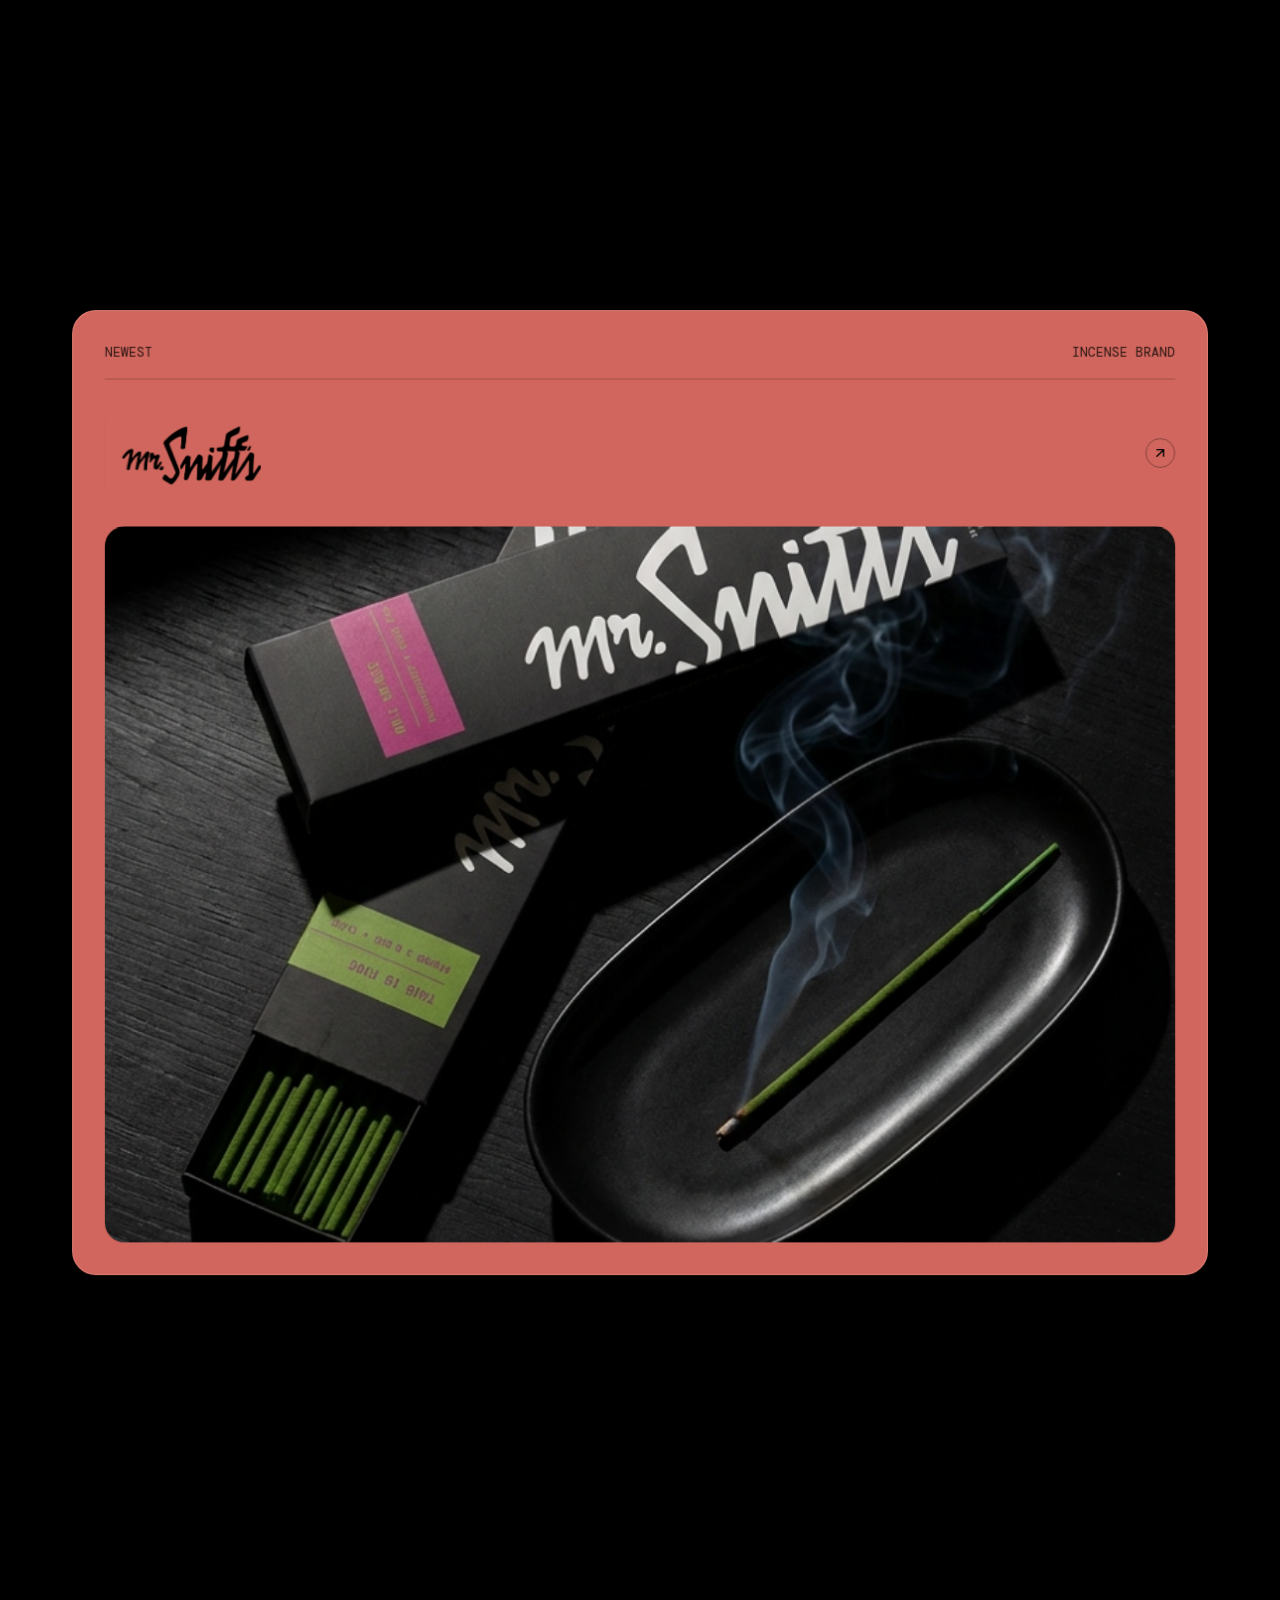
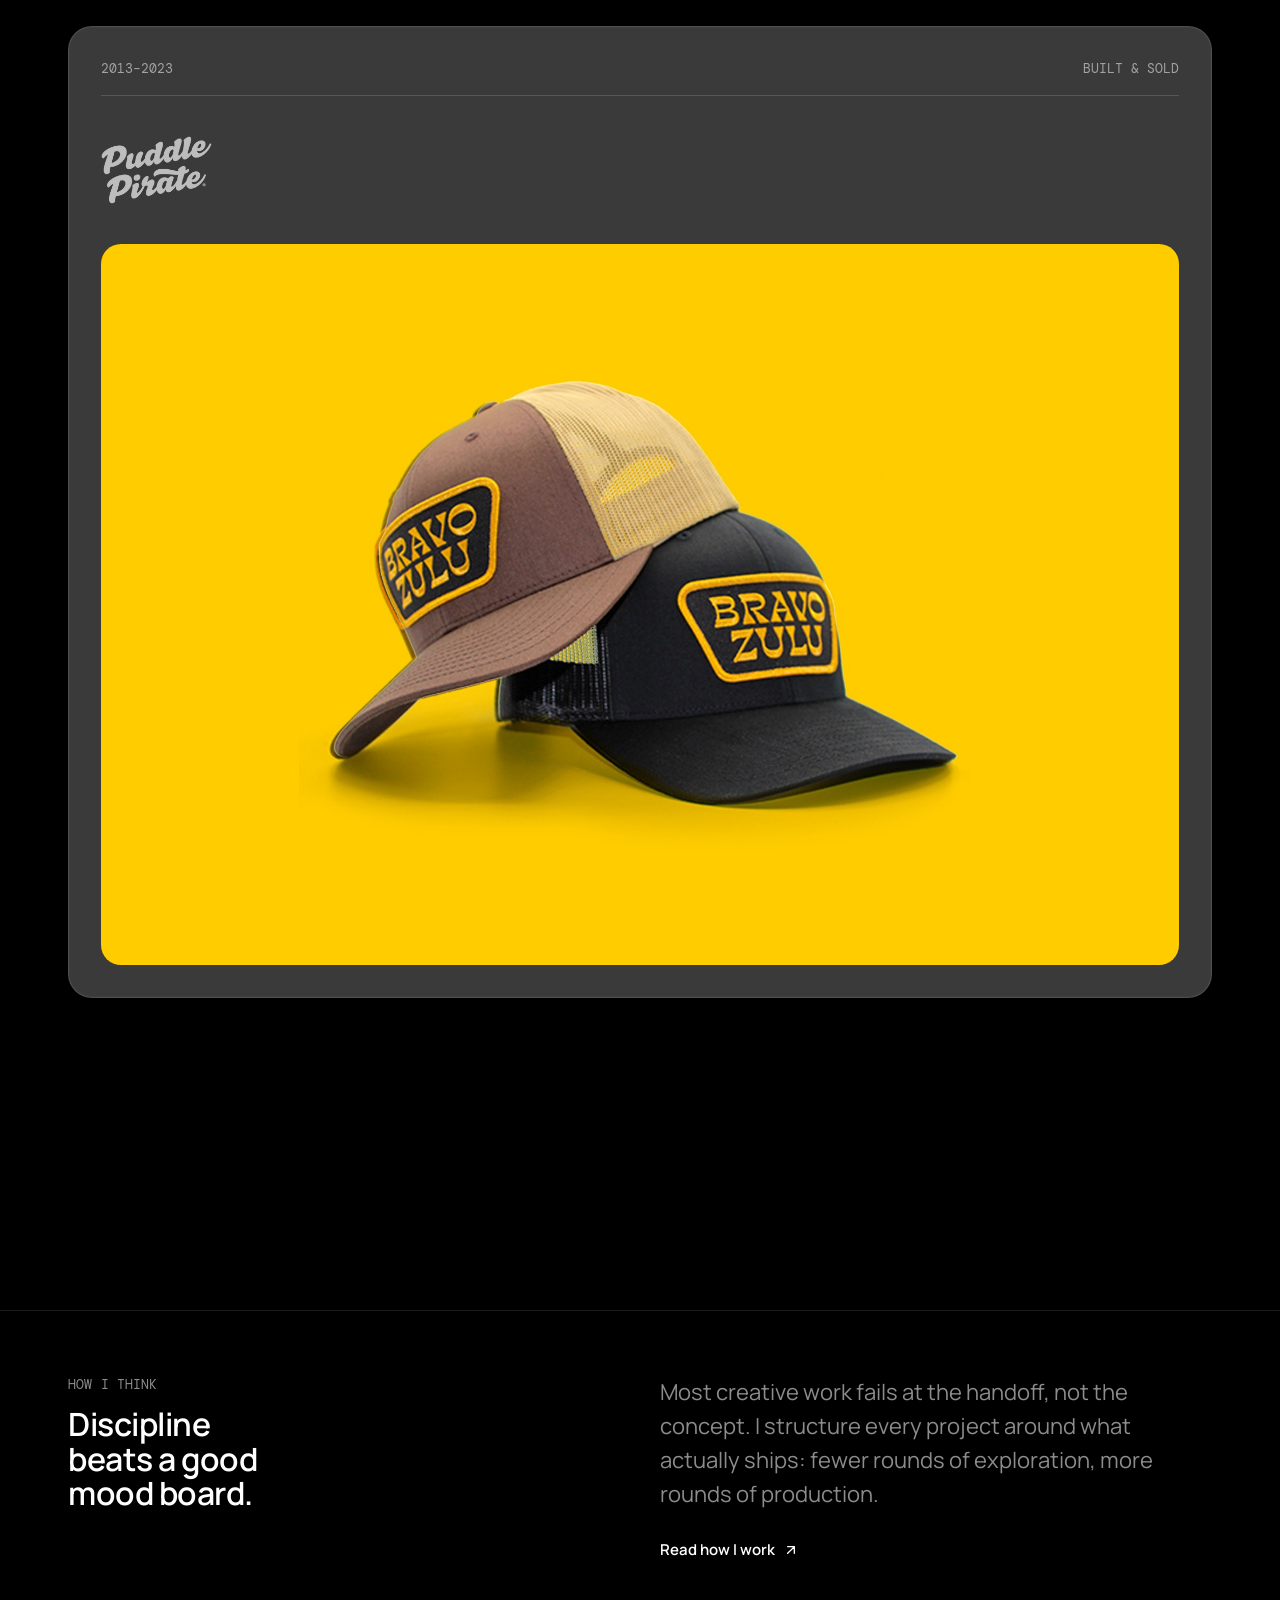
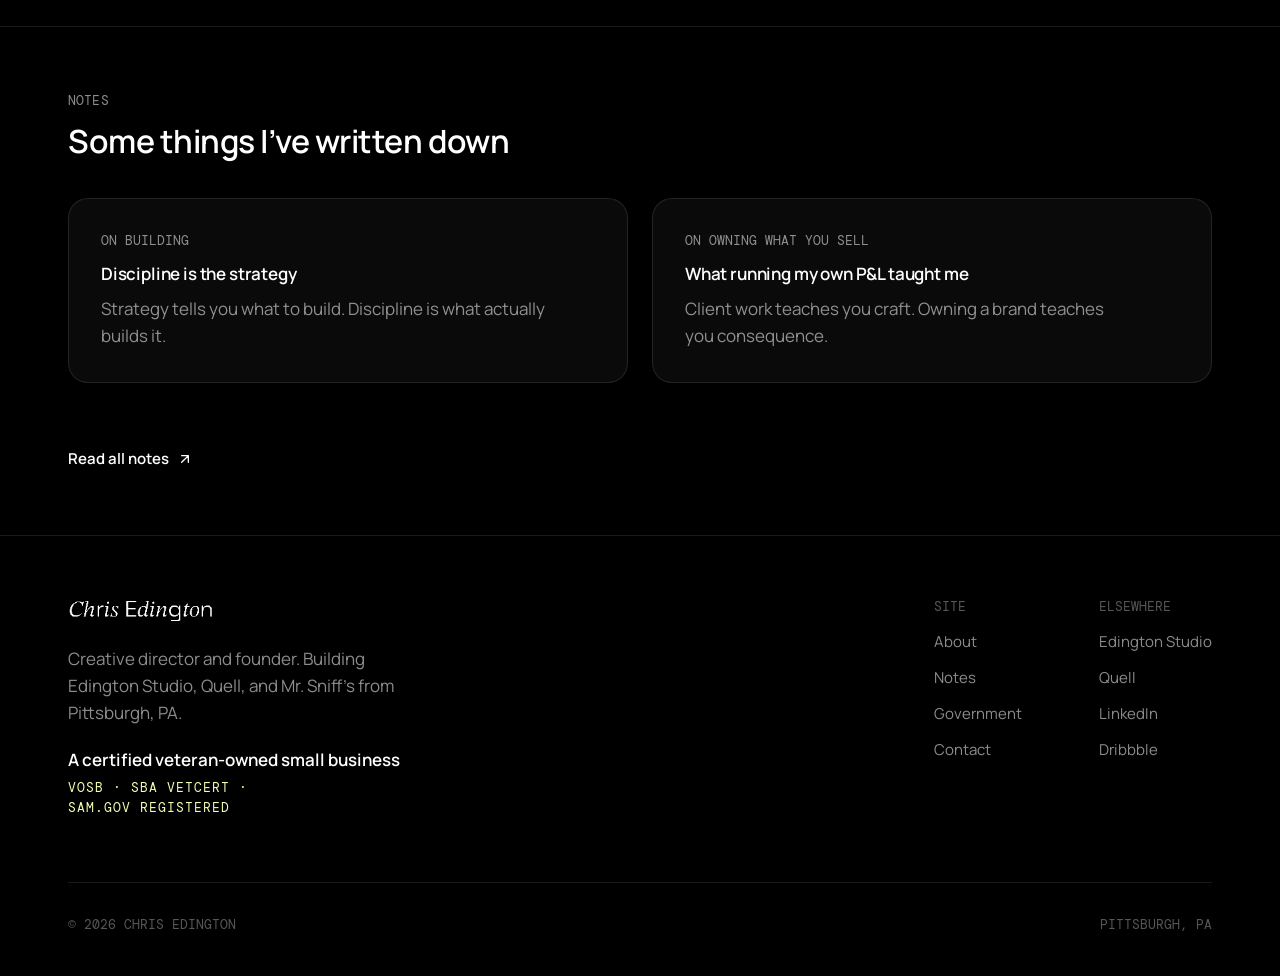
==== commit db4acd86: "Real favicon and OG image: smiley icon plus script-pattern share card Uploaded CE-favicon.png and OG" ====
--- a/index.html
+++ b/index.html
@@ -11,9 +11,13 @@
   <meta property="og:description" content="Creative director and founder of Edington Studio, Quell, Mr. Sniff’s, and Puddle Pirate Co. Fifteen years building brands, some of them my own." />
   <meta property="og:url" content="https://heyimchris.com/" />
   <meta property="og:image" content="https://heyimchris.com/assets/og-image.png" />
+  <meta property="og:image:width" content="1200" />
+  <meta property="og:image:height" content="630" />
+  <meta property="og:image:alt" content="Hey, I'm Chris in pale yellow script lettering with a smiley face on black" />
   <meta name="twitter:card" content="summary_large_image" />
   <meta name="theme-color" content="#000000" />
   <link rel="icon" type="image/png" href="assets/favicon.png" />
+  <link rel="apple-touch-icon" href="assets/apple-touch-icon.png" />
   <link rel="preconnect" href="https://fonts.googleapis.com" />
   <link rel="preconnect" href="https://fonts.gstatic.com" crossorigin />
   <link href="https://fonts.googleapis.com/css2?family=Manrope:wght@400;500;600;700;800&family=DM+Mono:wght@300;400;500&display=swap" rel="stylesheet" />
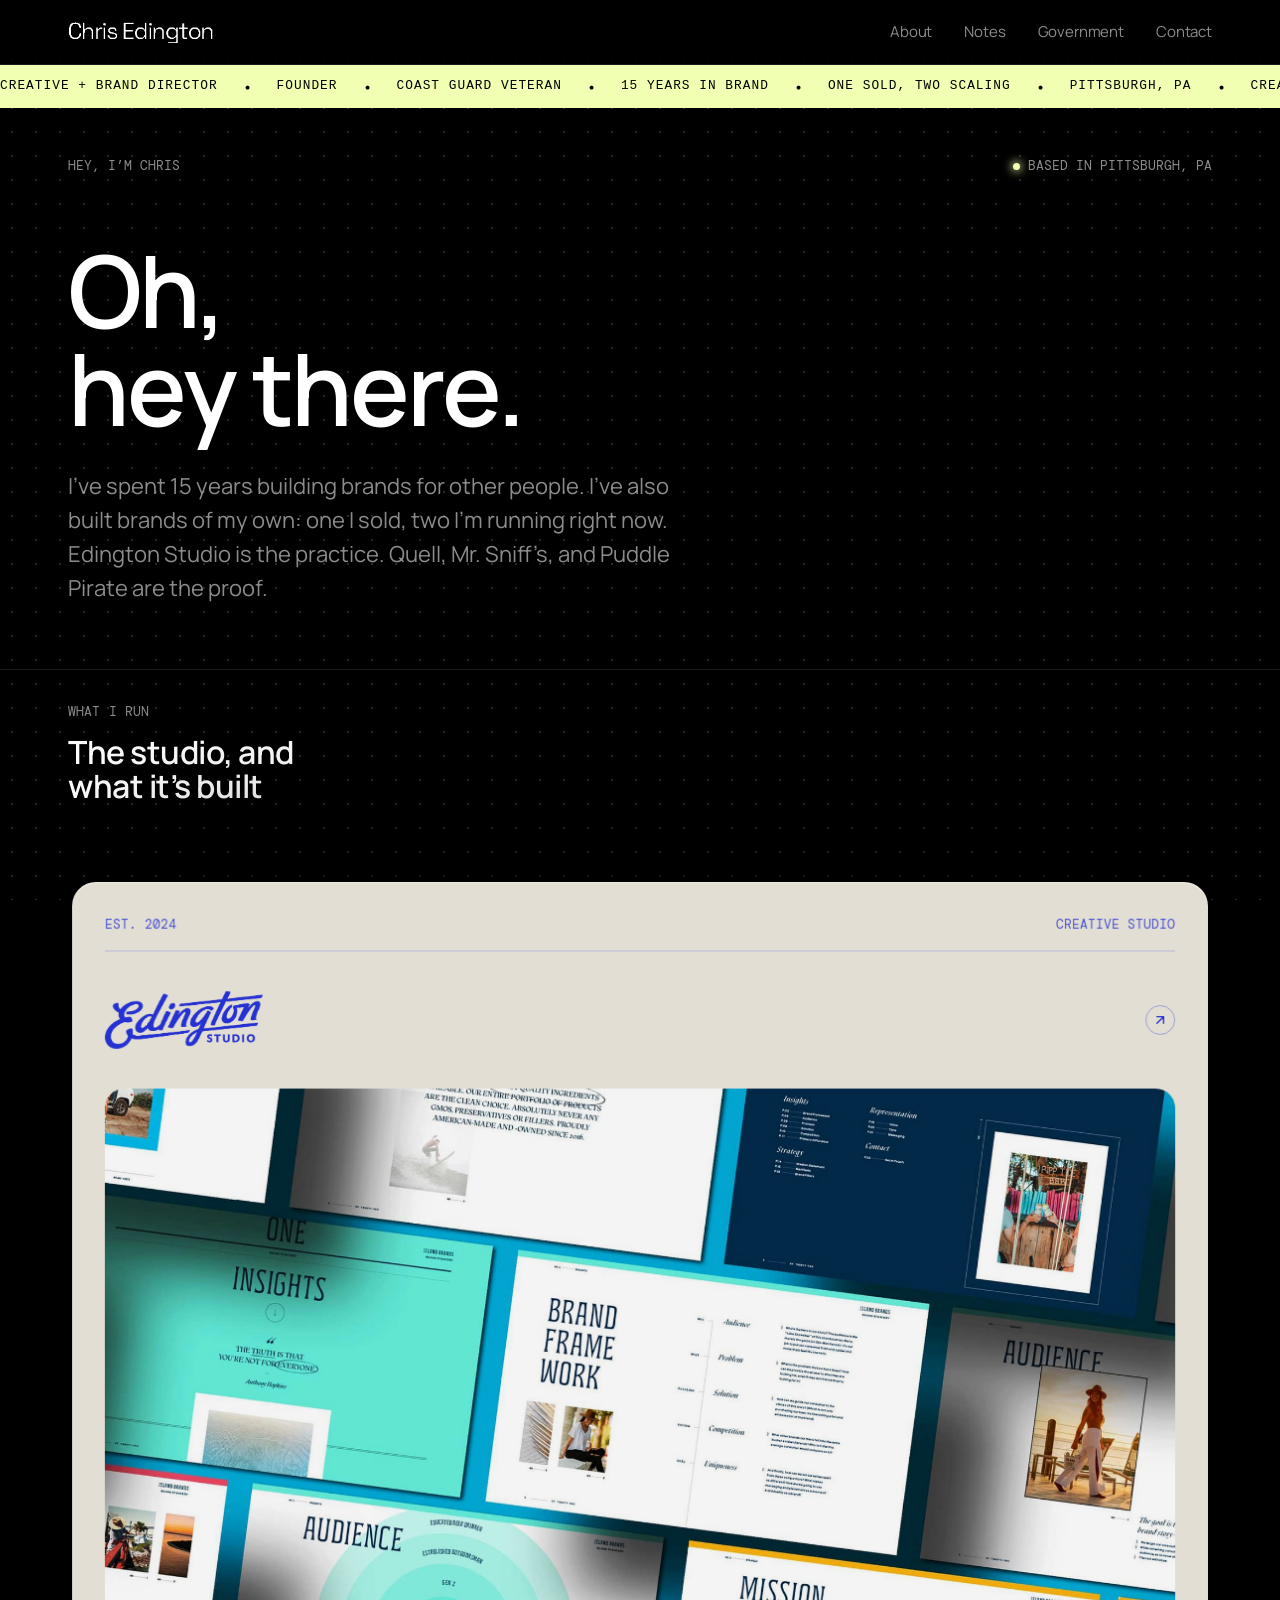
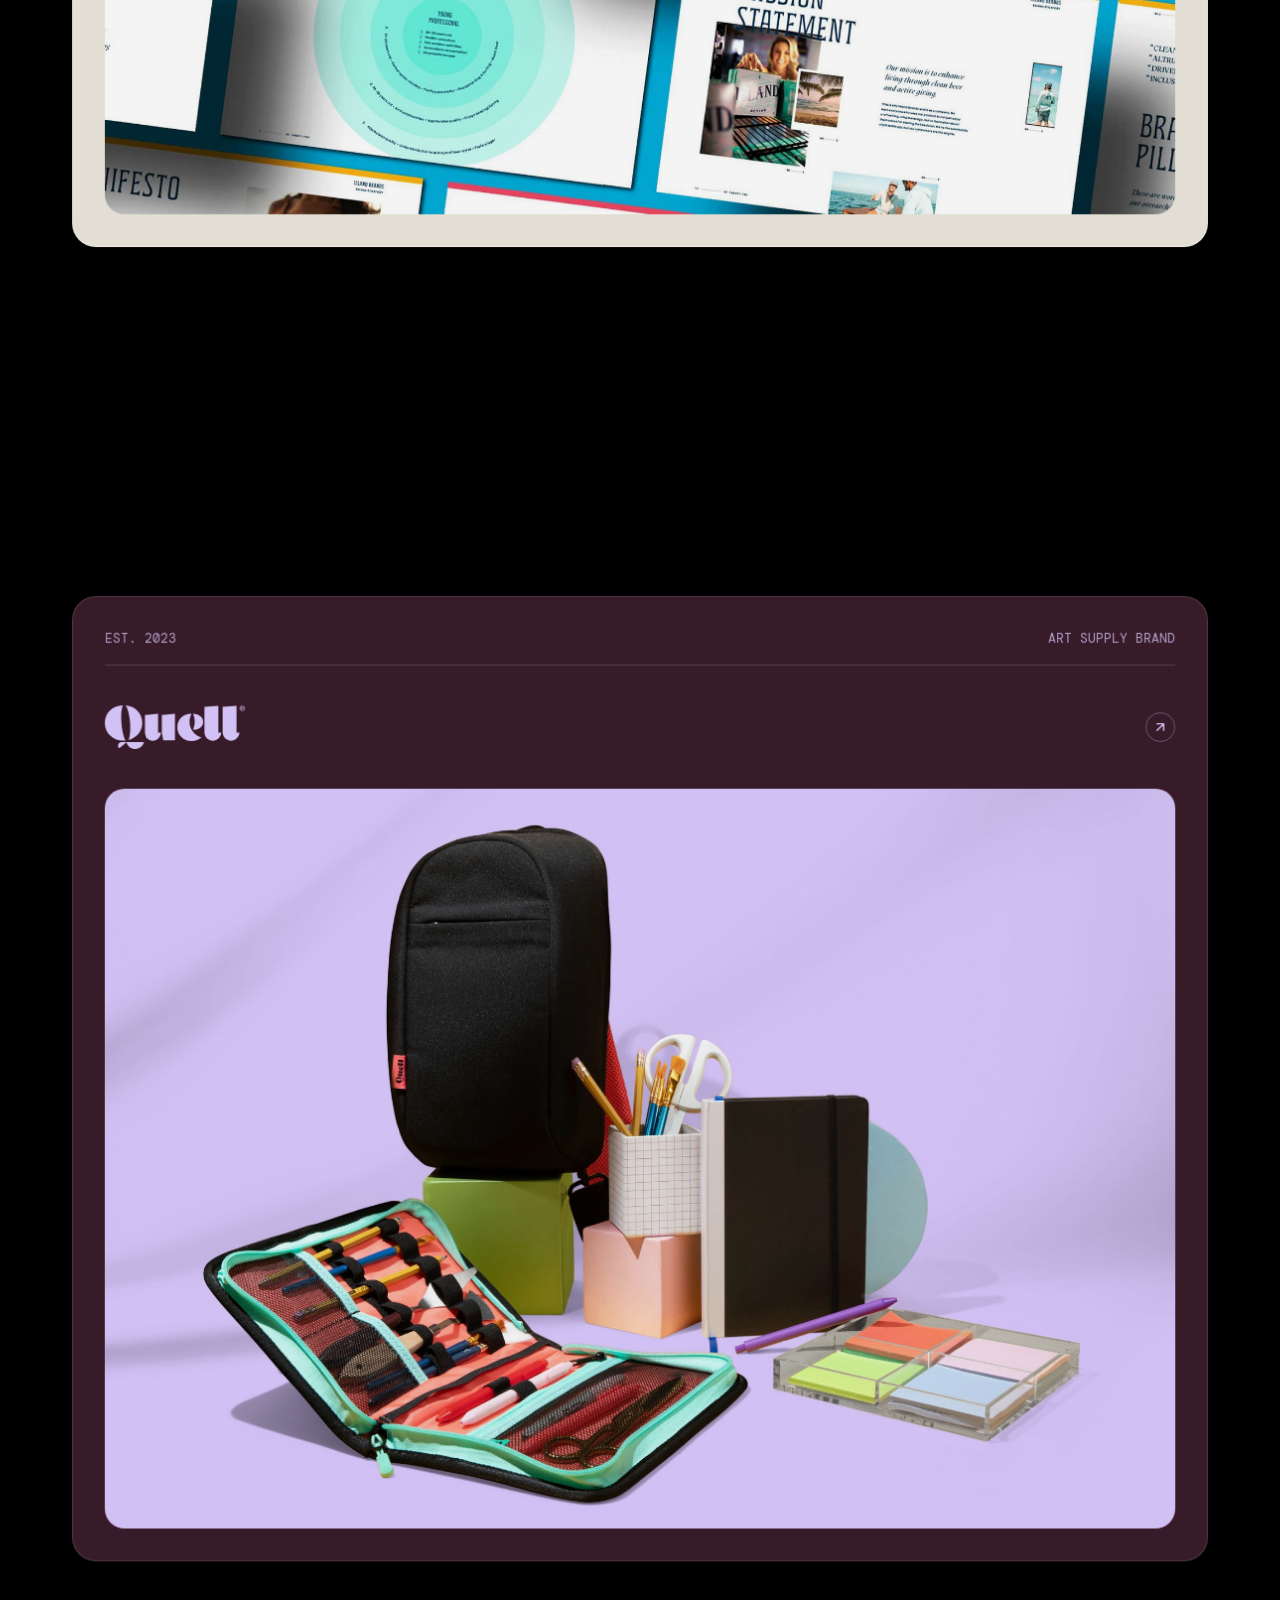
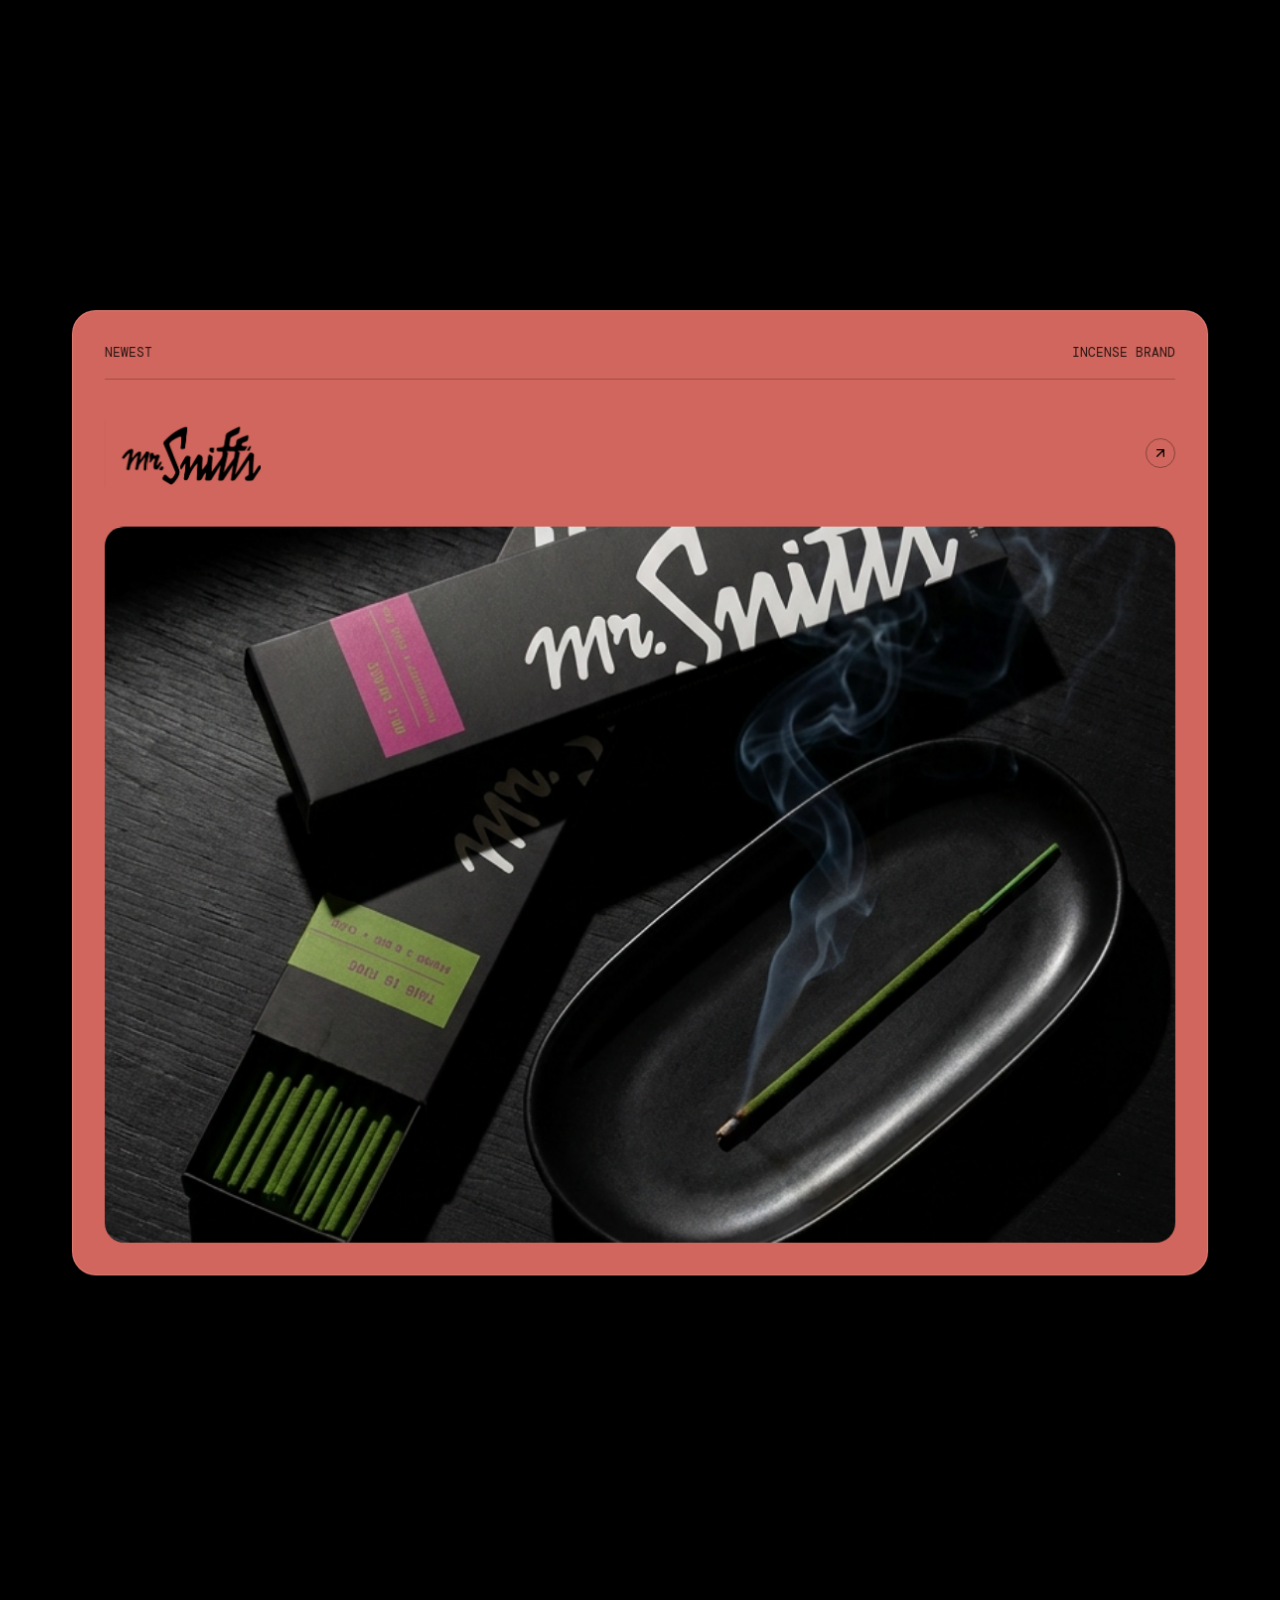
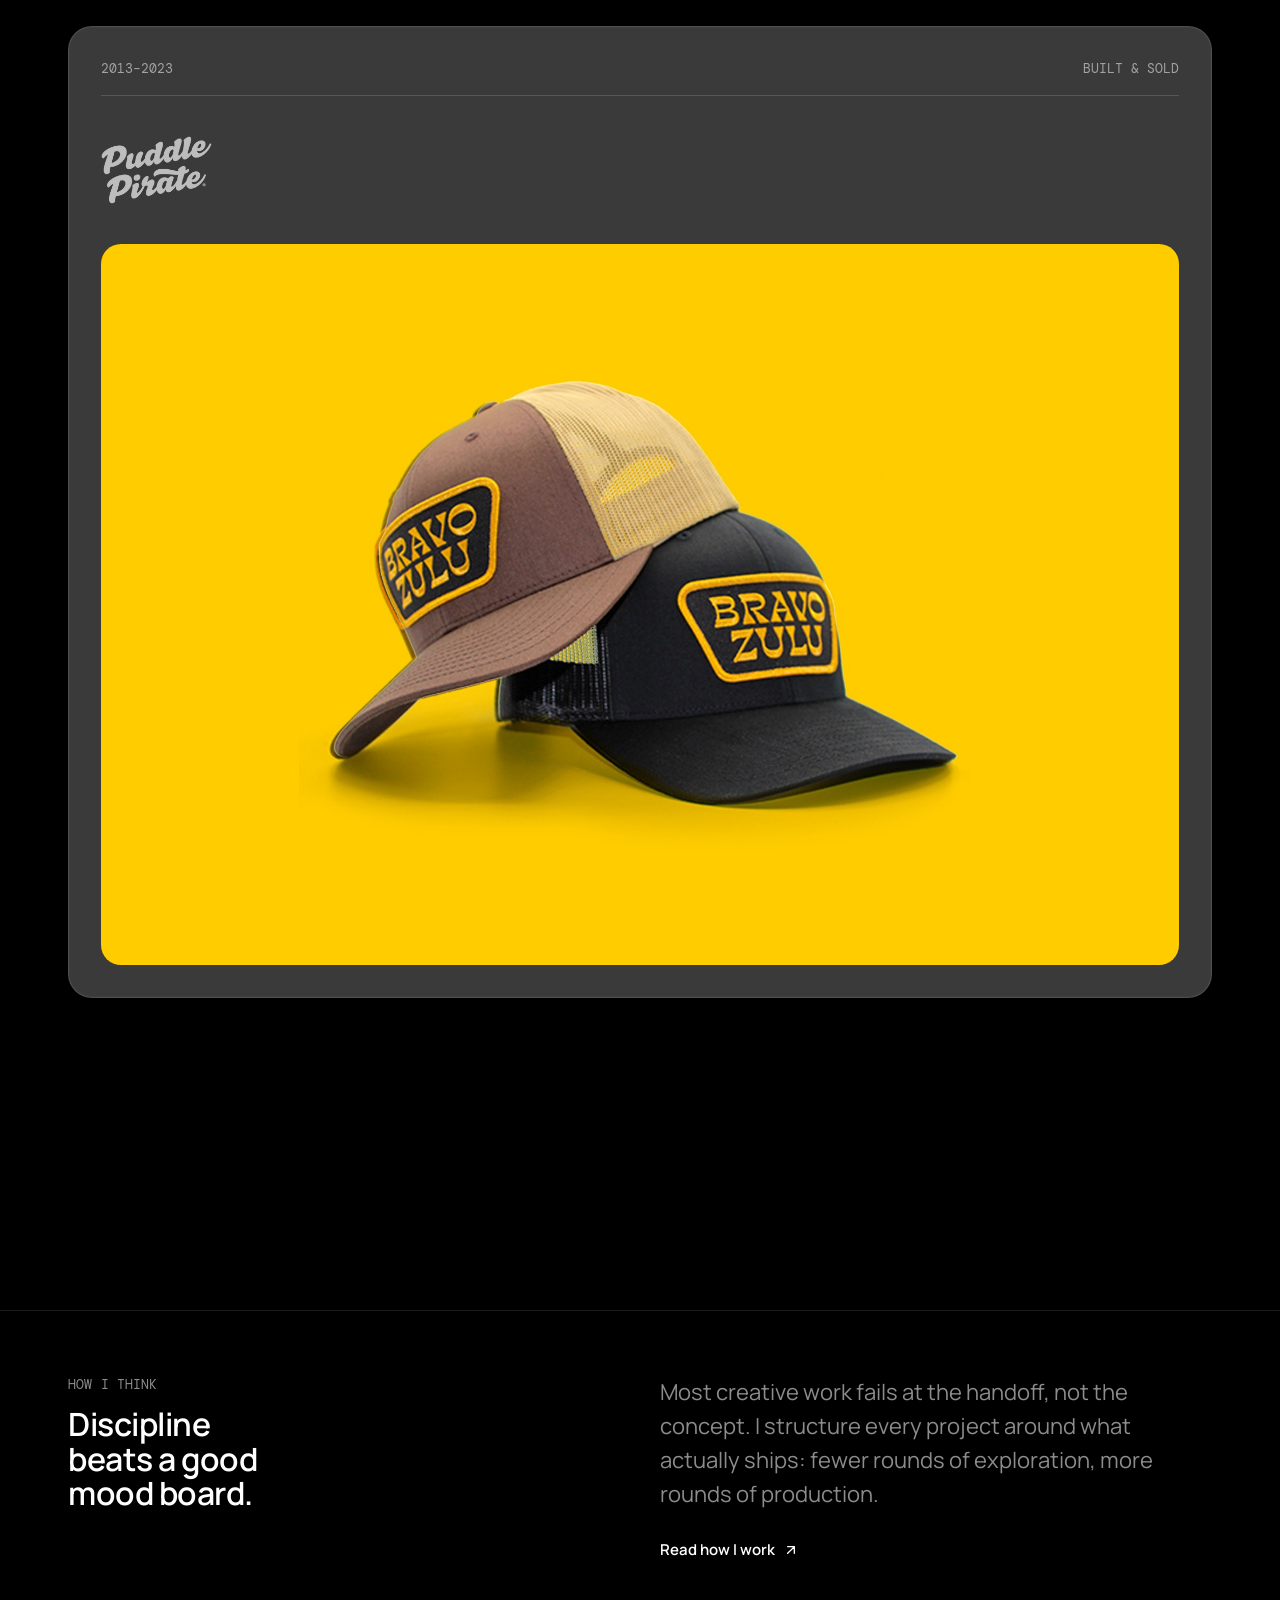
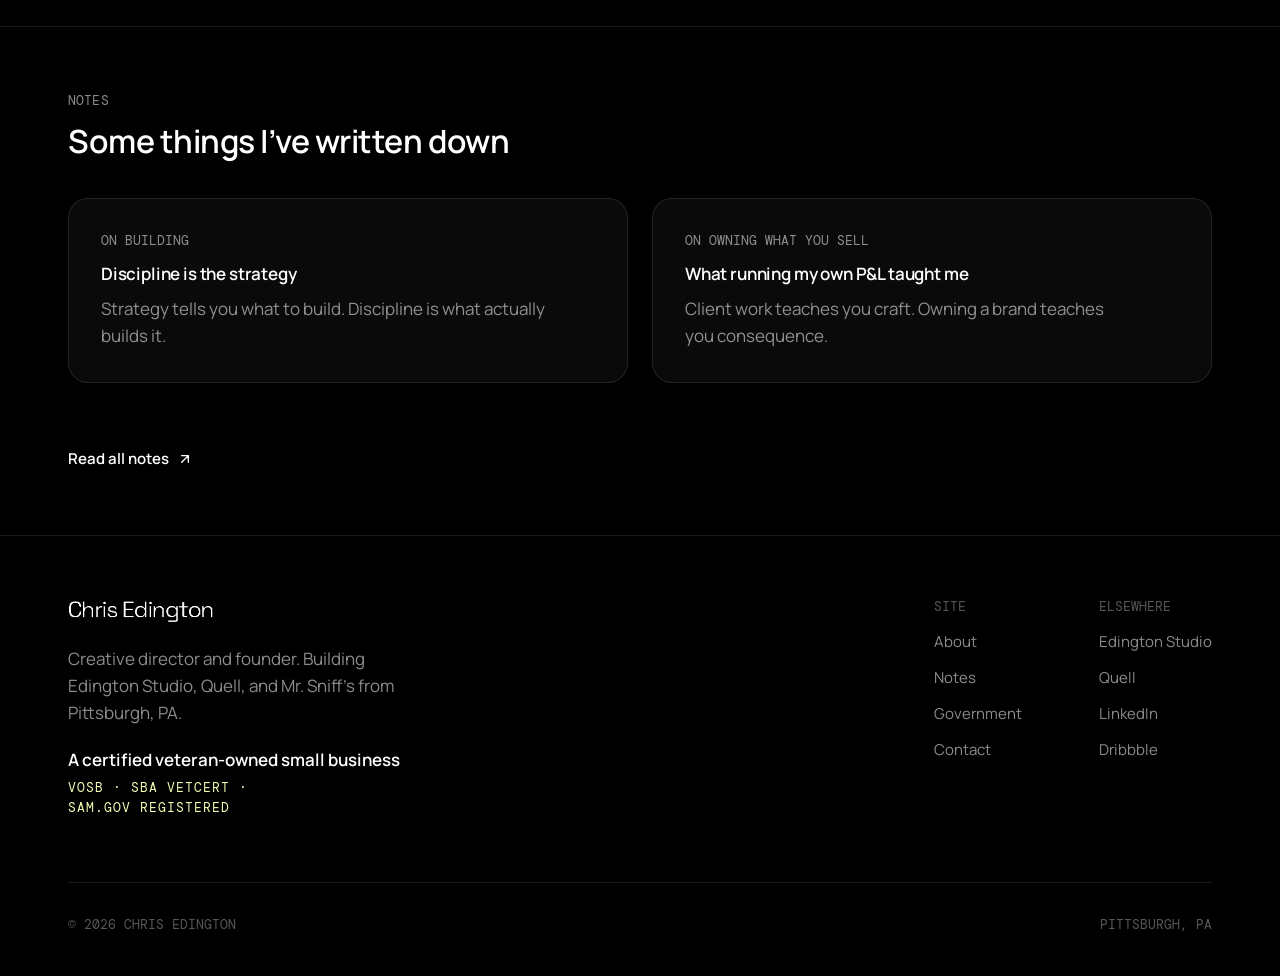
==== commit c0f65d27: "Google Analytics 4 tag on every page gtag.js snippet (G-6TJBZGSJ59) added once to the shared head te" ====
--- a/index.html
+++ b/index.html
@@ -2,6 +2,14 @@
 <html lang="en">
 <head>
   <meta charset="UTF-8" />
+  <!-- Google tag (gtag.js) -->
+  <script async src="https://www.googletagmanager.com/gtag/js?id=G-6TJBZGSJ59"></script>
+  <script>
+    window.dataLayer = window.dataLayer || [];
+    function gtag(){dataLayer.push(arguments);}
+    gtag('js', new Date());
+    gtag('config', 'G-6TJBZGSJ59');
+  </script>
   <meta name="viewport" content="width=device-width, initial-scale=1.0" />
   <title>Chris Edington — creative director and founder, Pittsburgh</title>
   <meta name="description" content="Creative director and founder of Edington Studio, Quell, Mr. Sniff’s, and Puddle Pirate Co. Fifteen years building brands, some of them my own." />
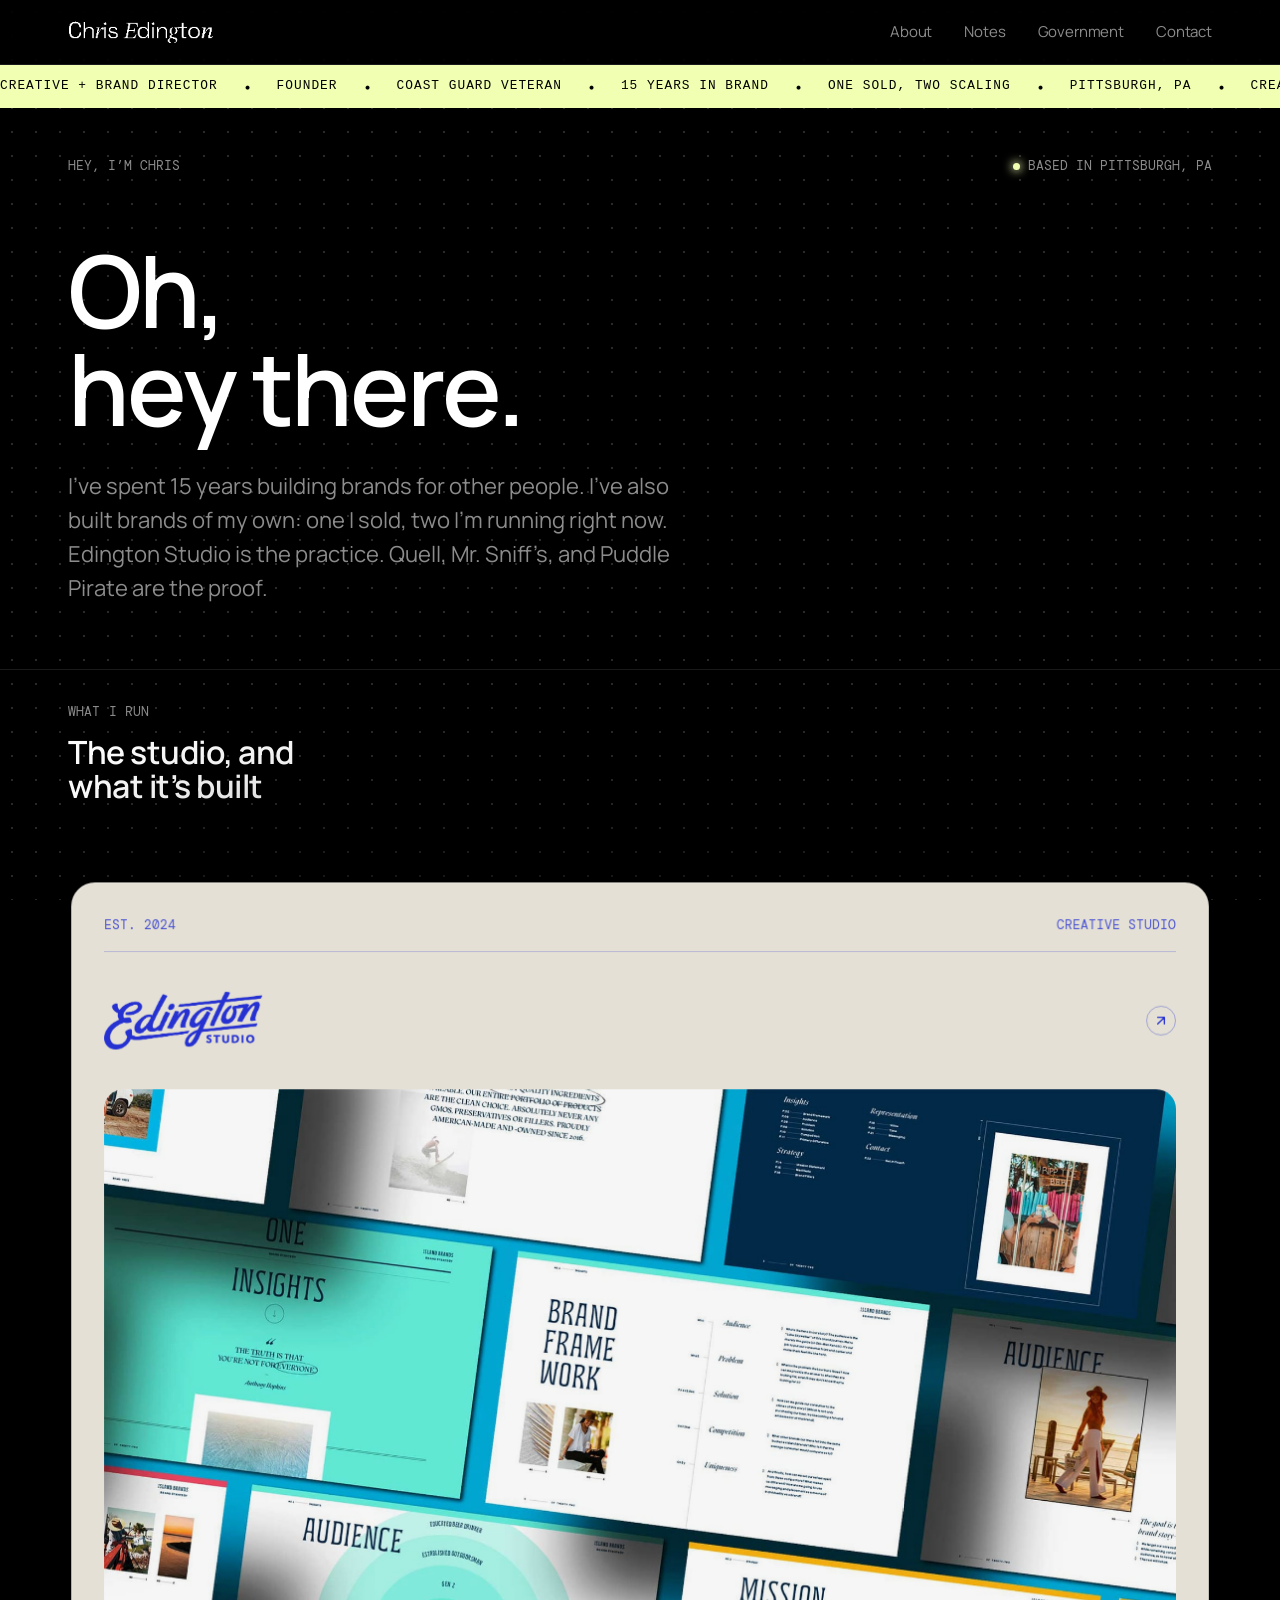
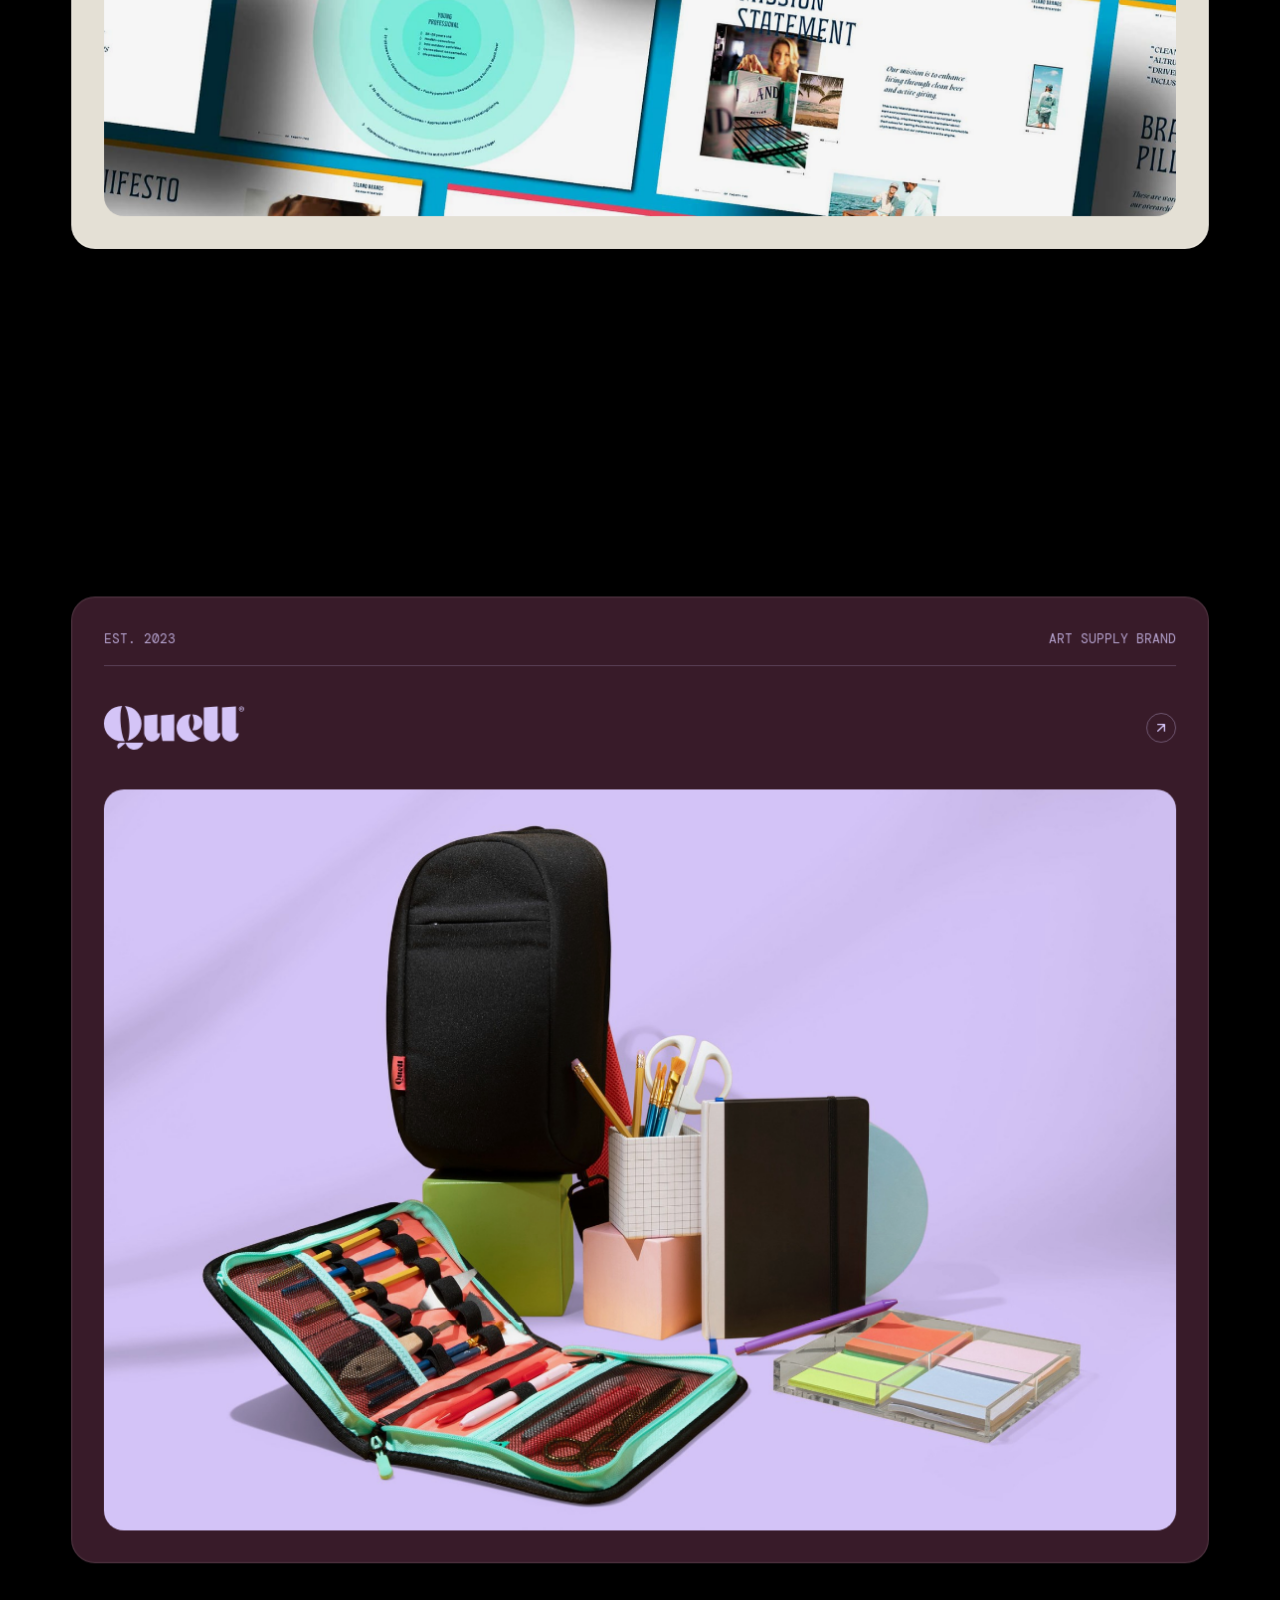
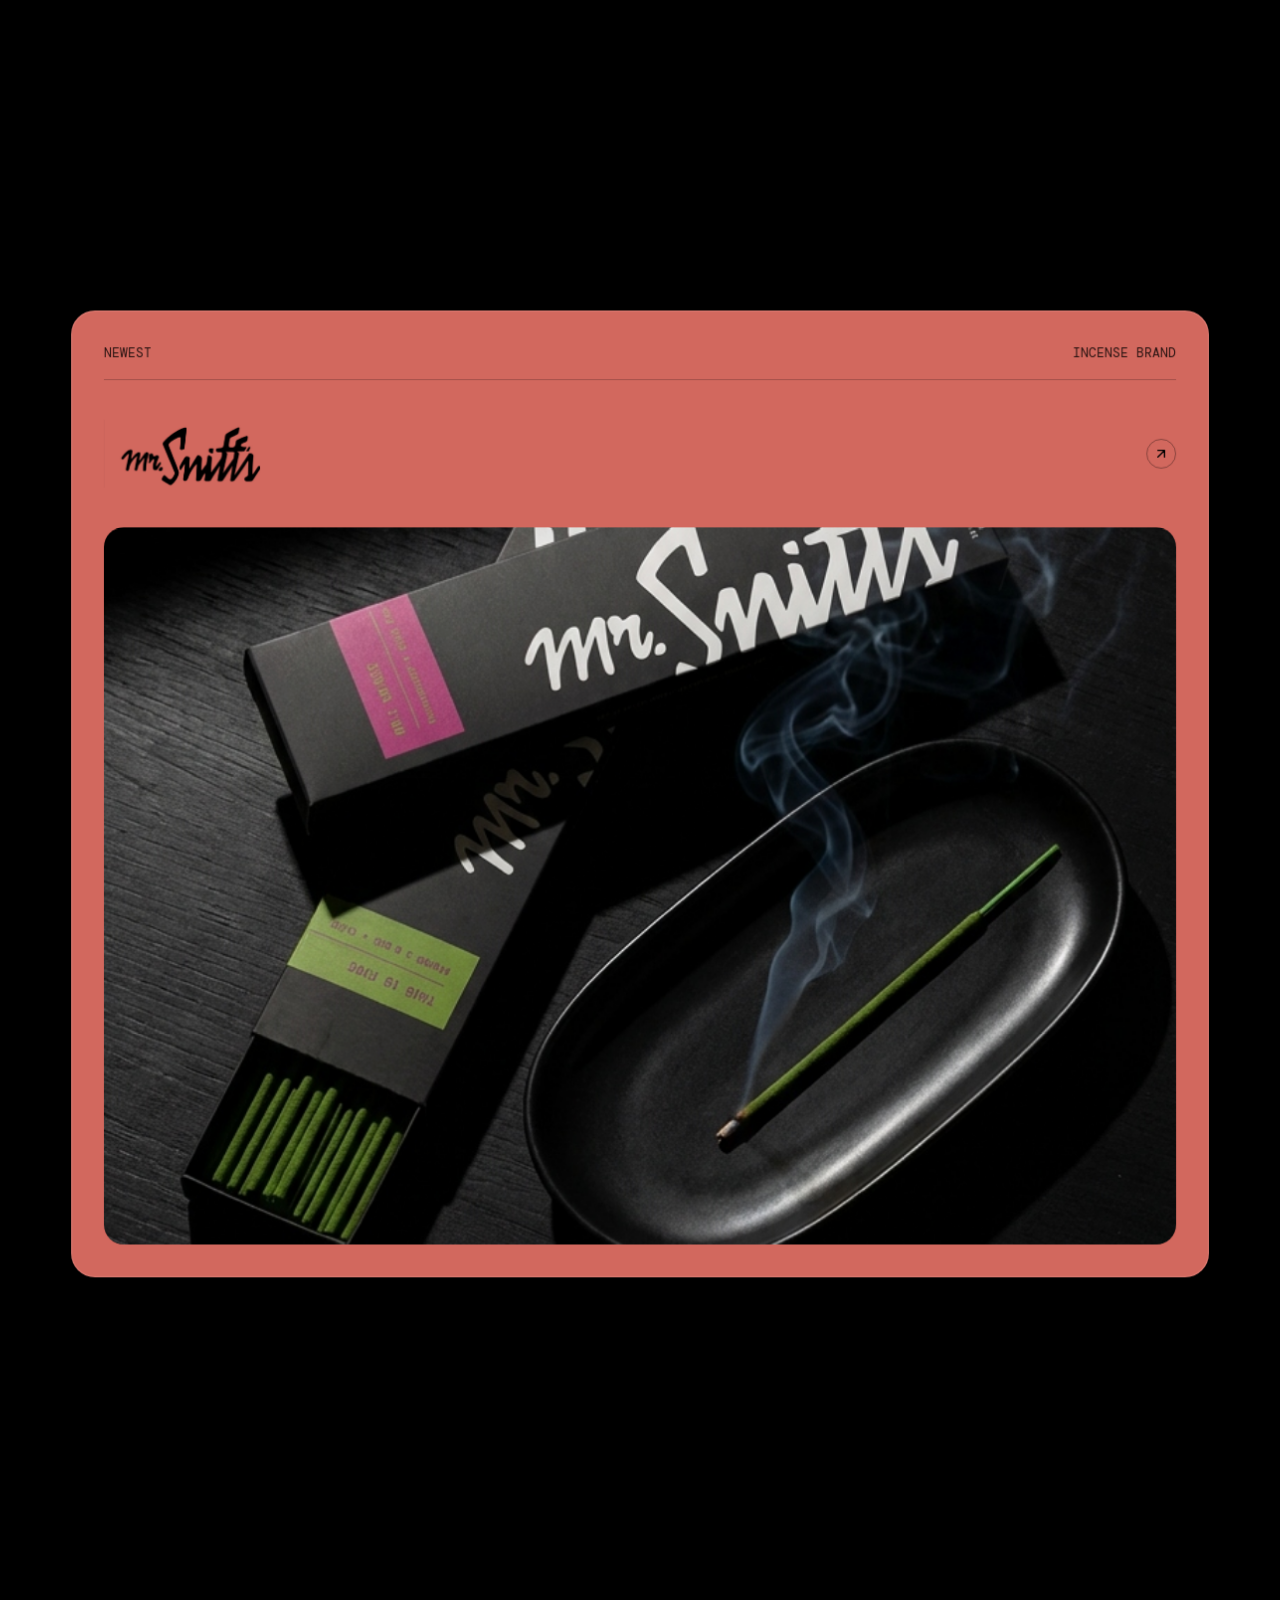
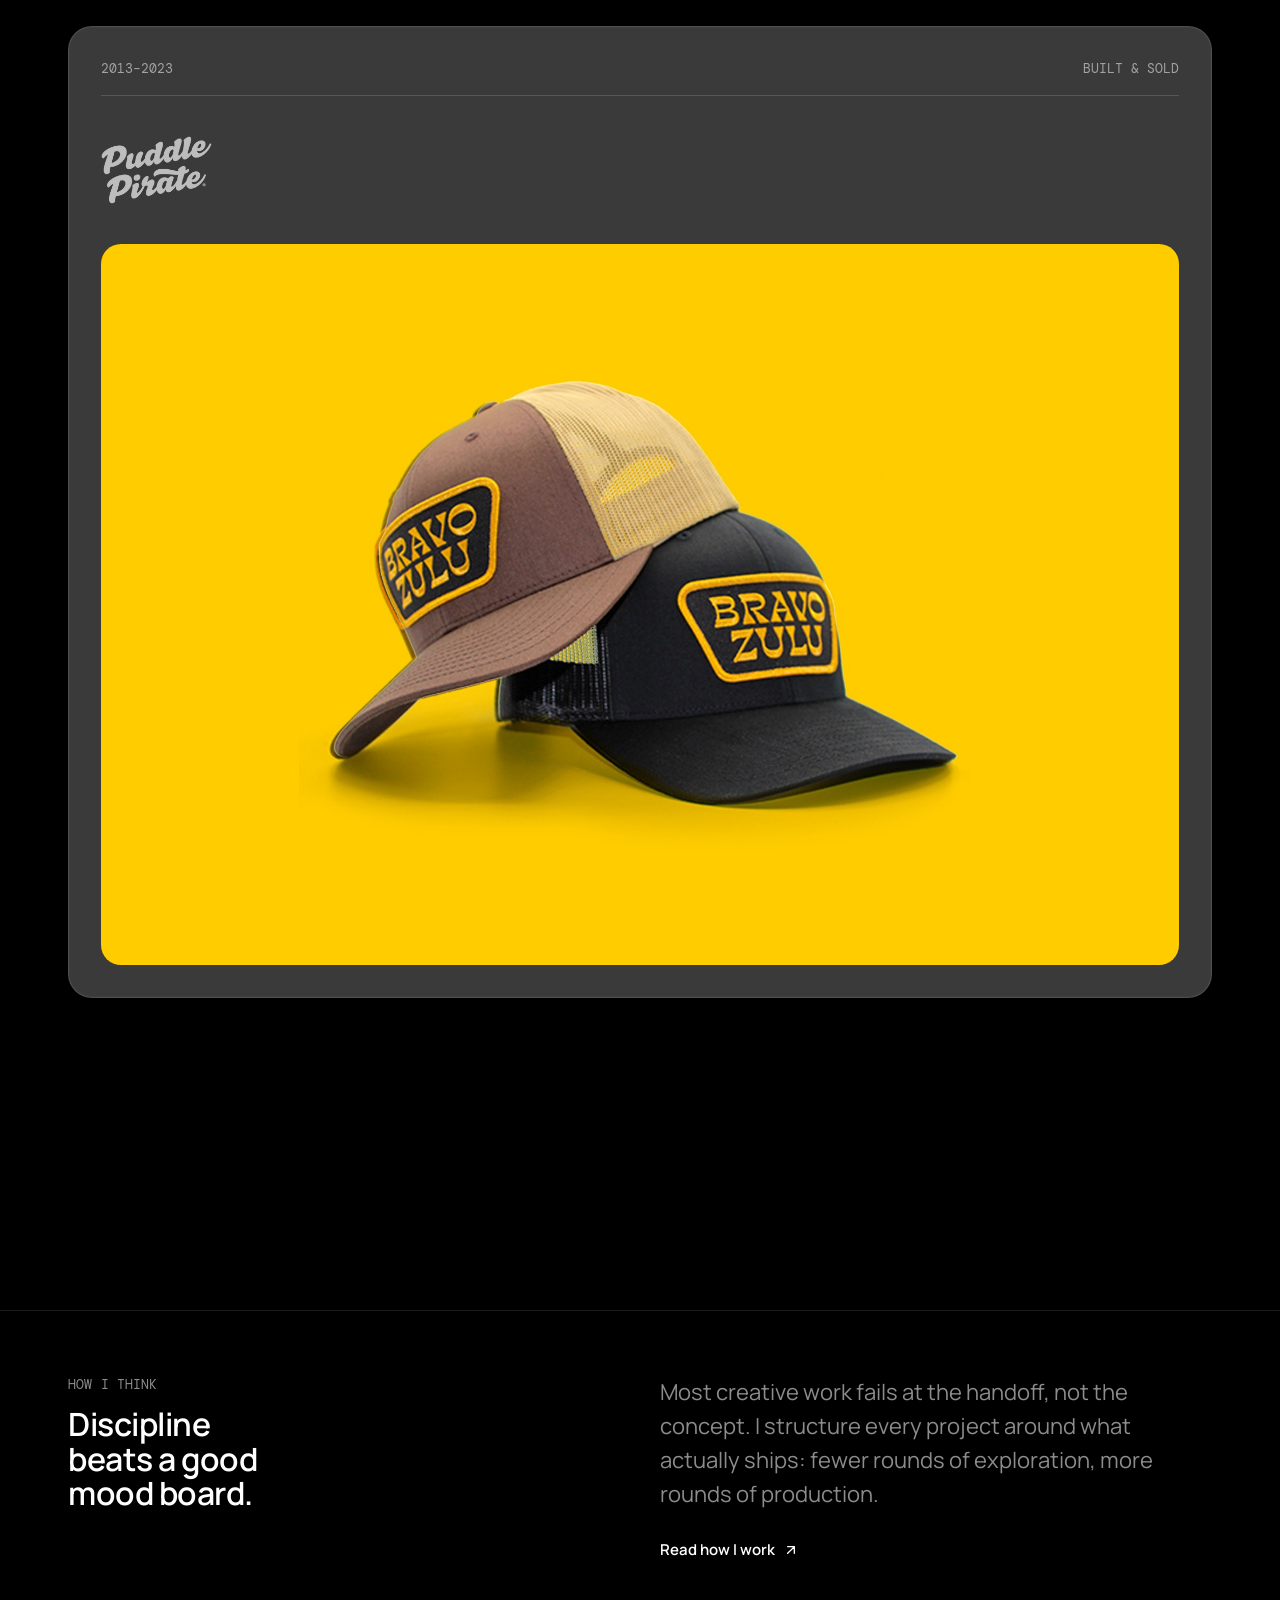
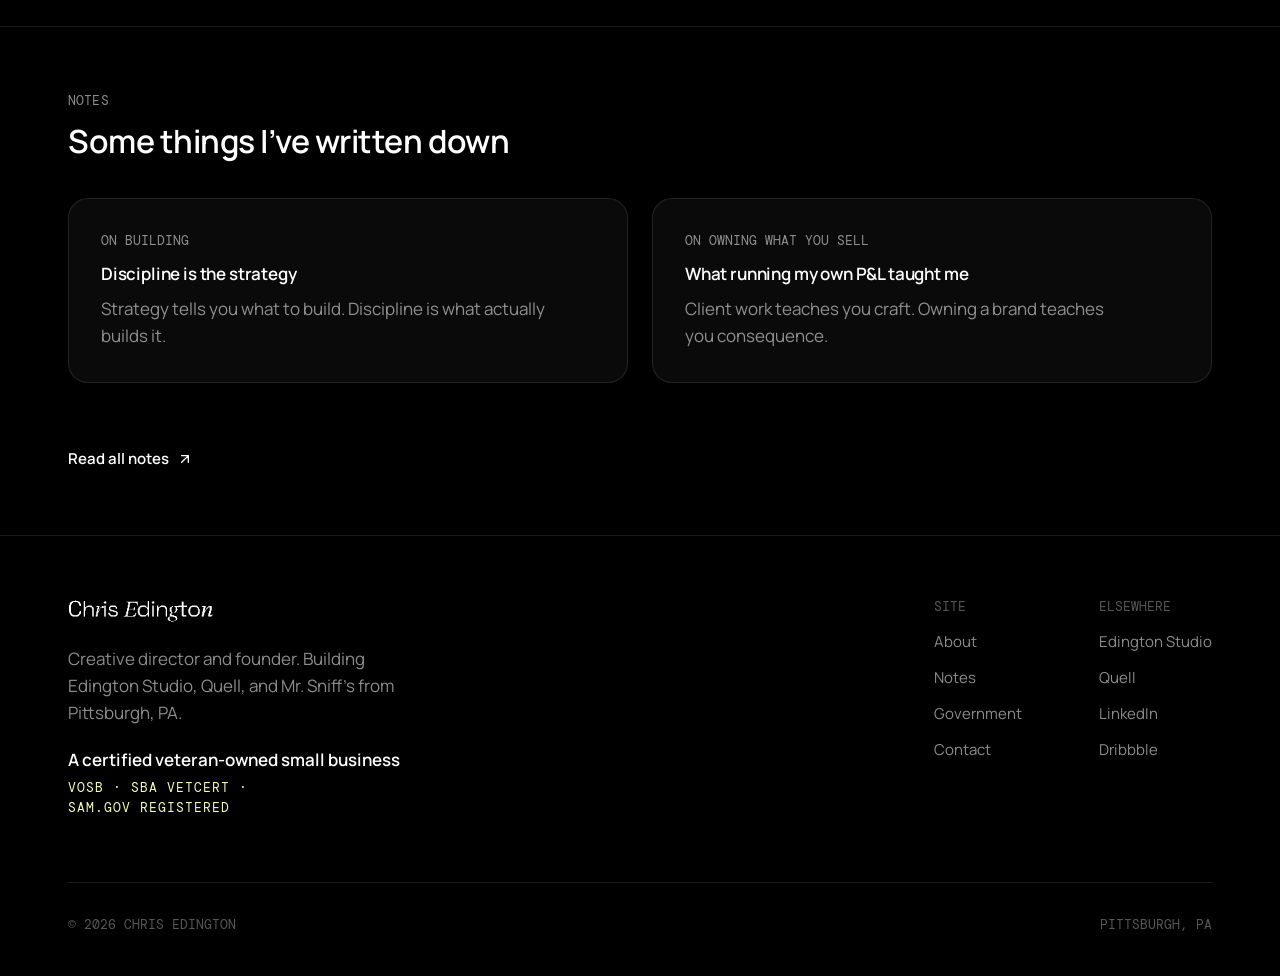
==== commit f7fd96db: "Mobile: cards size to their image instead of cover-cropping it On phones the fixed 108vh card height" ====
--- a/index.html
+++ b/index.html
@@ -92,7 +92,7 @@
               <span class="work-card-arrow"><svg viewBox="0 0 24 24" fill="none" stroke="currentColor" stroke-width="2" stroke-linecap="round" stroke-linejoin="round" aria-hidden="true"><path d="M7 17 17 7M7 7h10v10"/></svg></span>
             </div>
           </div>
-          <div class="work-card-media work-card-media--image" style="background-image: url('assets/edington-studio-work.jpg');"></div>
+          <div class="work-card-media work-card-media--image" style="background-image: url('assets/edington-studio-work.jpg'); --media-ar: 2000 / 1334;"></div>
         </a>
 
         <div class="work-sentinel" aria-hidden="true"></div>
@@ -107,7 +107,7 @@
               <span class="work-card-arrow"><svg viewBox="0 0 24 24" fill="none" stroke="currentColor" stroke-width="2" stroke-linecap="round" stroke-linejoin="round" aria-hidden="true"><path d="M7 17 17 7M7 7h10v10"/></svg></span>
             </div>
           </div>
-          <div class="work-card-media work-card-media--image" style="background-image: url('assets/quell-product.jpg');"></div>
+          <div class="work-card-media work-card-media--image" style="background-image: url('assets/quell-product.jpg'); --media-ar: 2000 / 1333;"></div>
         </a>
 
         <div class="work-sentinel" aria-hidden="true"></div>
@@ -122,7 +122,7 @@
               <span class="work-card-arrow"><svg viewBox="0 0 24 24" fill="none" stroke="currentColor" stroke-width="2" stroke-linecap="round" stroke-linejoin="round" aria-hidden="true"><path d="M7 17 17 7M7 7h10v10"/></svg></span>
             </div>
           </div>
-          <div class="work-card-media work-card-media--image" style="background-image: url('assets/mr-sniffs-incense.jpg');"></div>
+          <div class="work-card-media work-card-media--image" style="background-image: url('assets/mr-sniffs-incense.jpg'); --media-ar: 768 / 1376;"></div>
         </a>
 
         <div class="work-sentinel" aria-hidden="true"></div>
@@ -136,7 +136,7 @@
               <div class="work-card-logo" style="height: clamp(45px, 5.7vw, 68px);"><img src="assets/PuddlePirateLogo-gray-trimmed.png" alt="Puddle Pirate Co." loading="lazy" decoding="async" /></div>
             </div>
           </div>
-          <div class="work-card-media work-card-media--image" style="background-image: url('assets/puddle-pirate-hats.jpg');"></div>
+          <div class="work-card-media work-card-media--image" style="background-image: url('assets/puddle-pirate-hats.jpg'); --media-ar: 2000 / 1500;"></div>
         </div>
       </div>
     </section>
--- a/style.css
+++ b/style.css
@@ -620,6 +620,28 @@
   max-width: 32ch;
 }
 
+/* Mobile: the fixed 108vh card height turns a landscape image into a
+   thin cover-cropped sliver, so each card shrinks to its content and
+   the media box takes the image's own aspect ratio (--media-ar, set
+   inline per card). The deck still pins and recedes exactly the same;
+   only the below-the-fold bleed is given up, since a phone has no
+   width to spare for a crop. */
+@media (max-width: 760px) {
+  .work-card {
+    height: auto;
+  }
+  .work-card-media {
+    flex: none;
+    min-height: 0;
+  }
+  .work-card-media--image {
+    aspect-ratio: var(--media-ar, 3 / 2);
+  }
+  .work-card-media--placeholder {
+    min-height: 200px;
+  }
+}
+
 /* =========================================================
    NOTE / TEASER GRID
    ========================================================= */
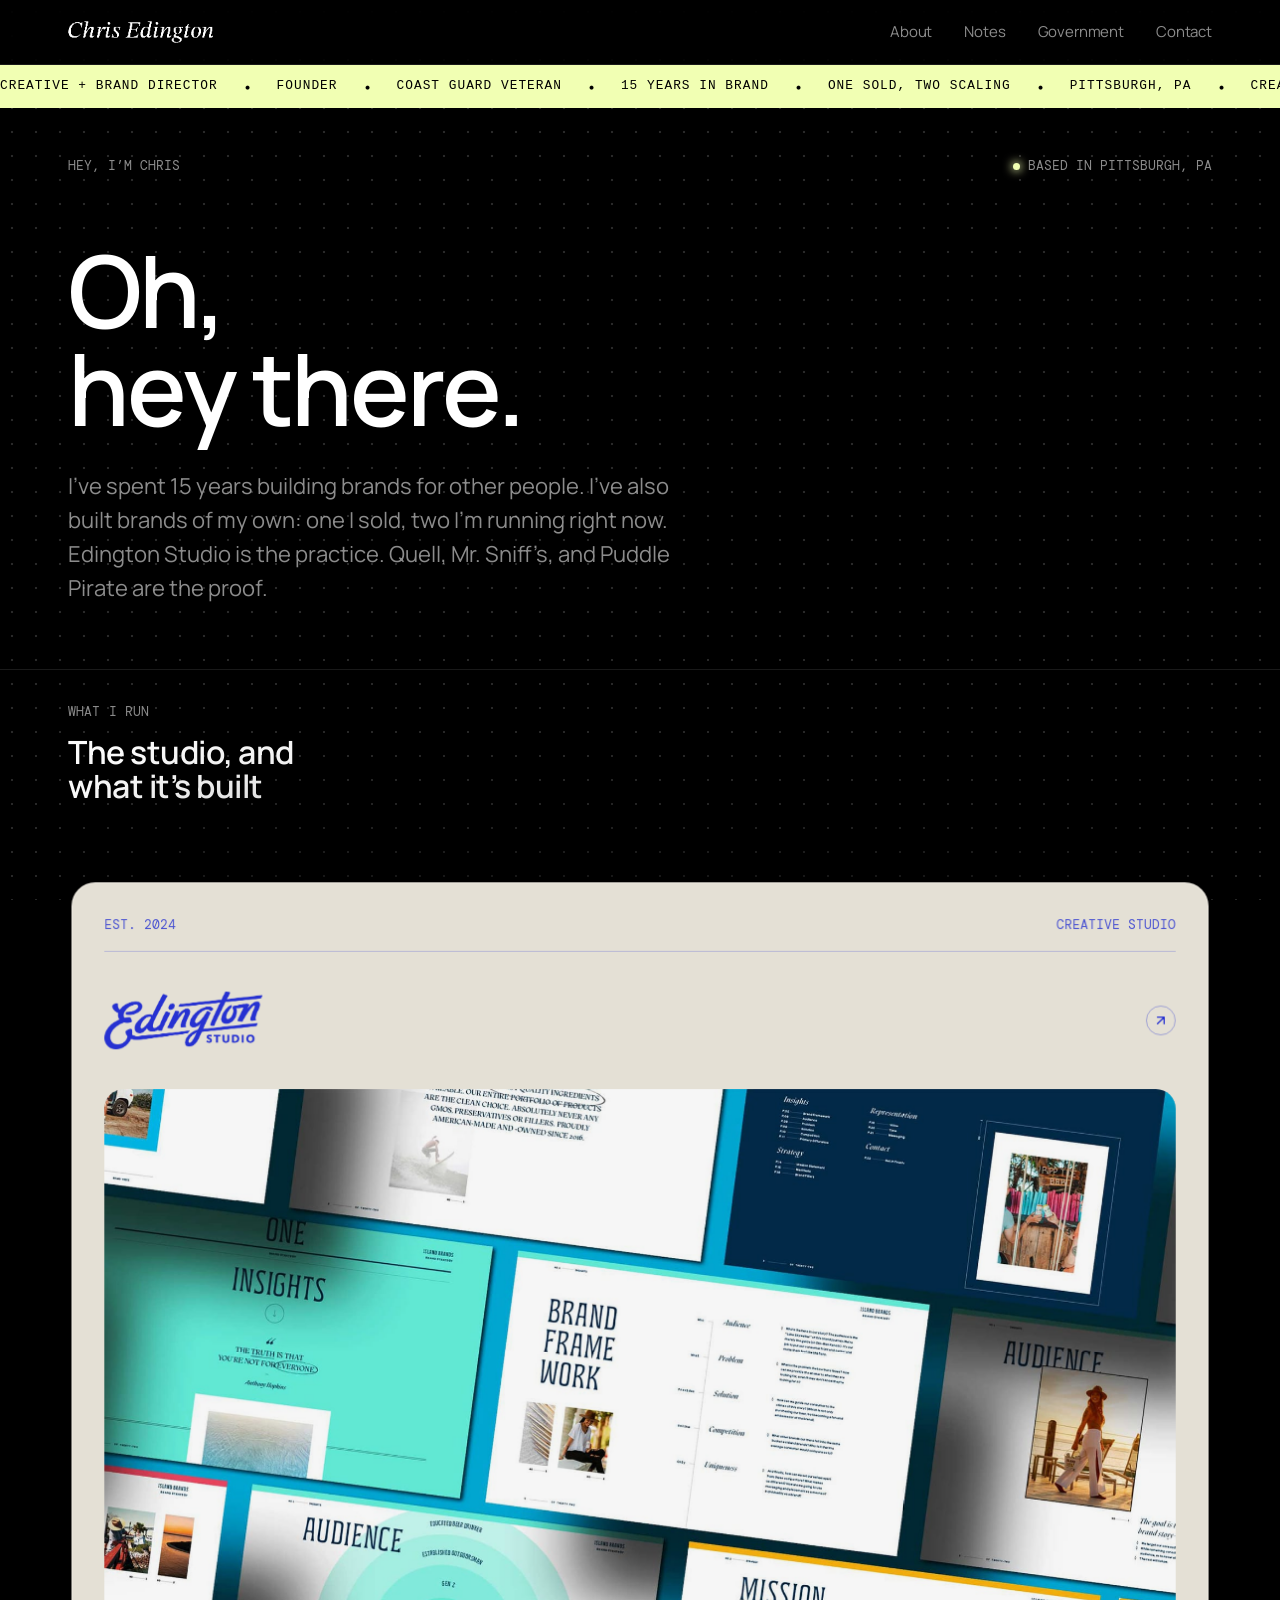
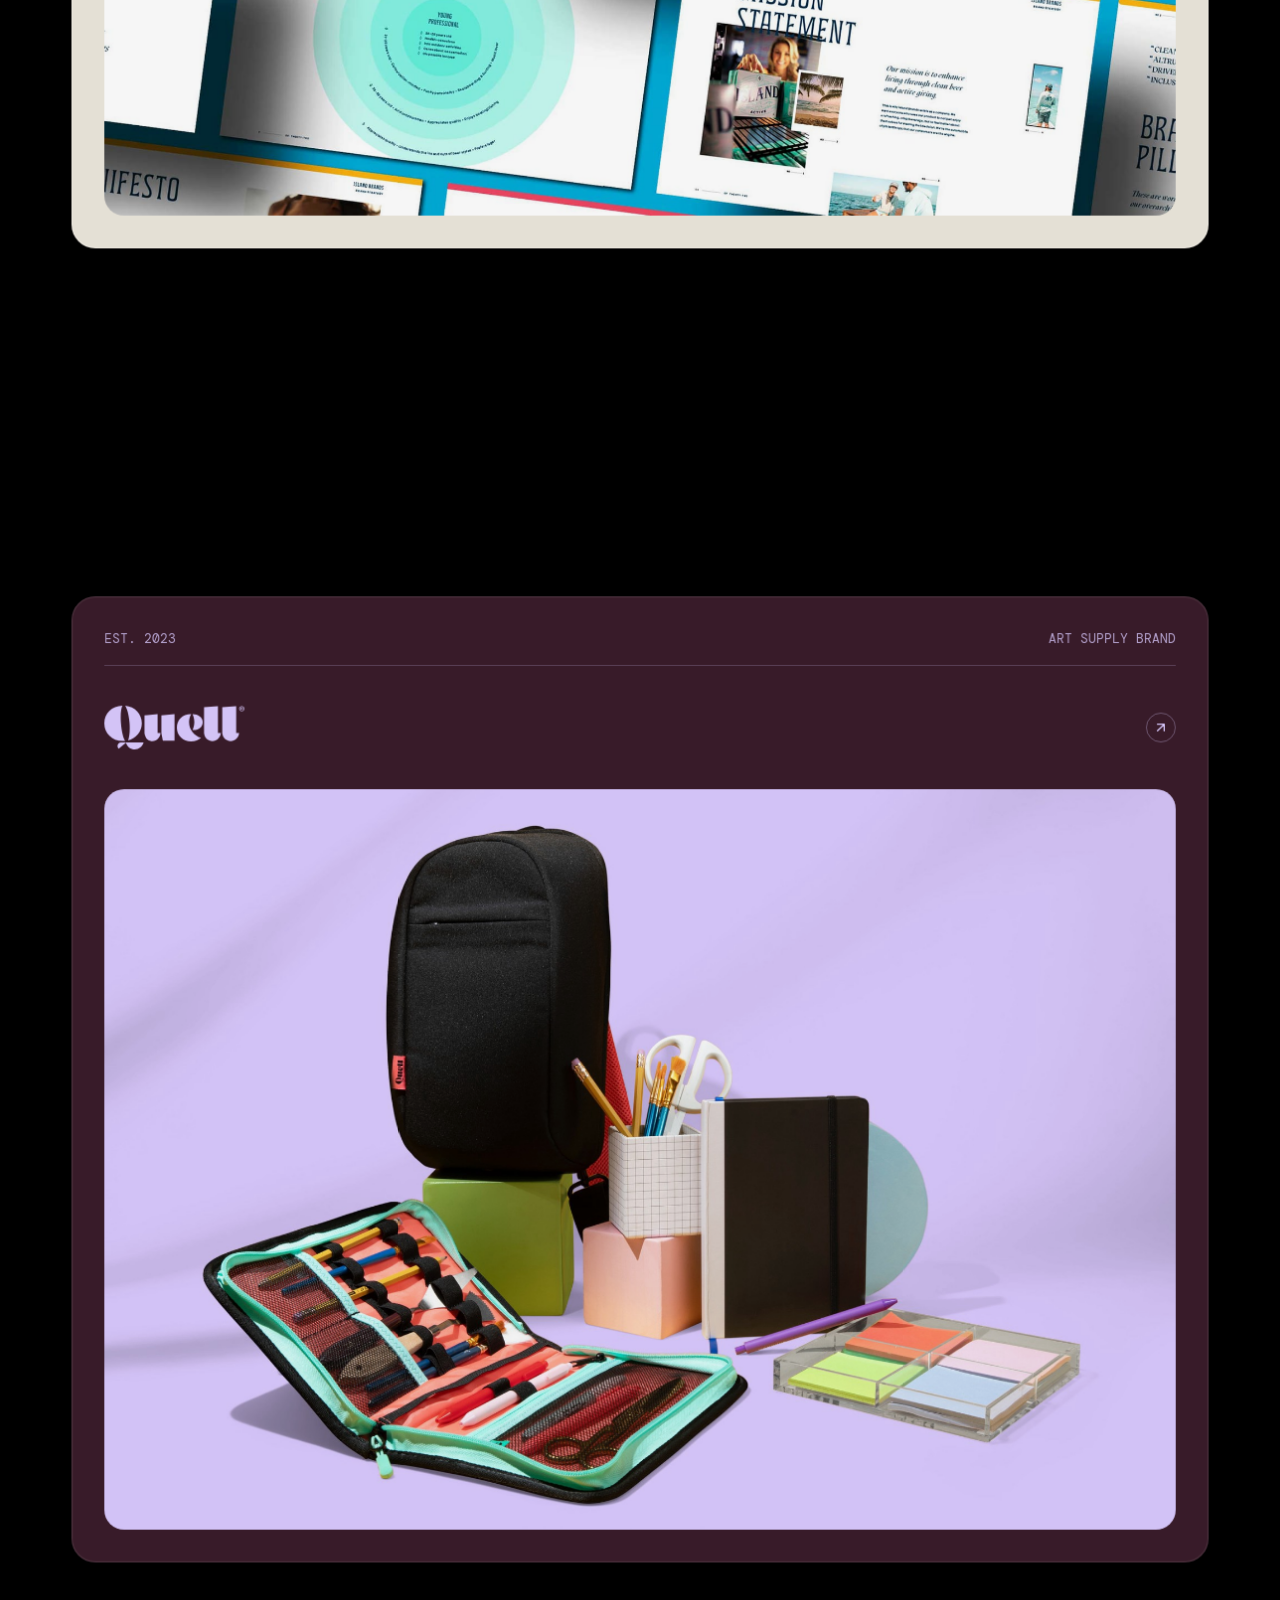
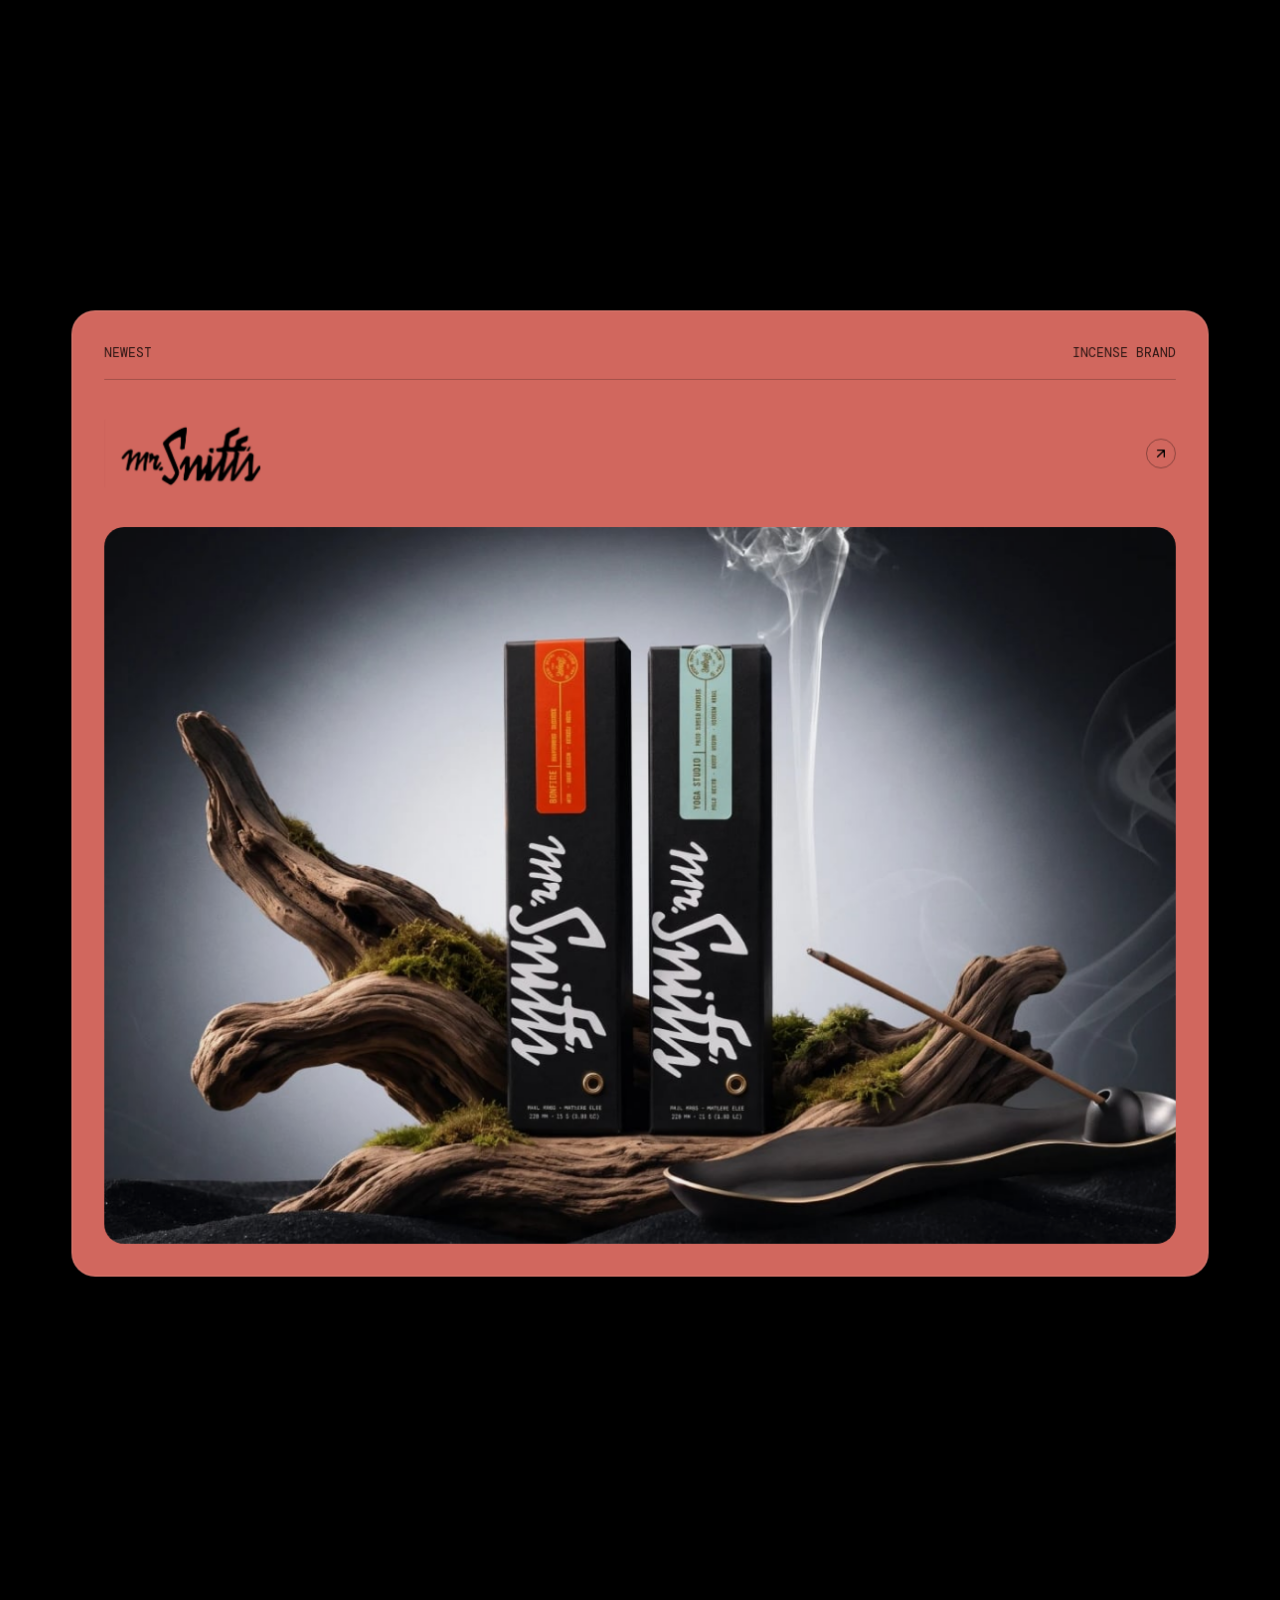
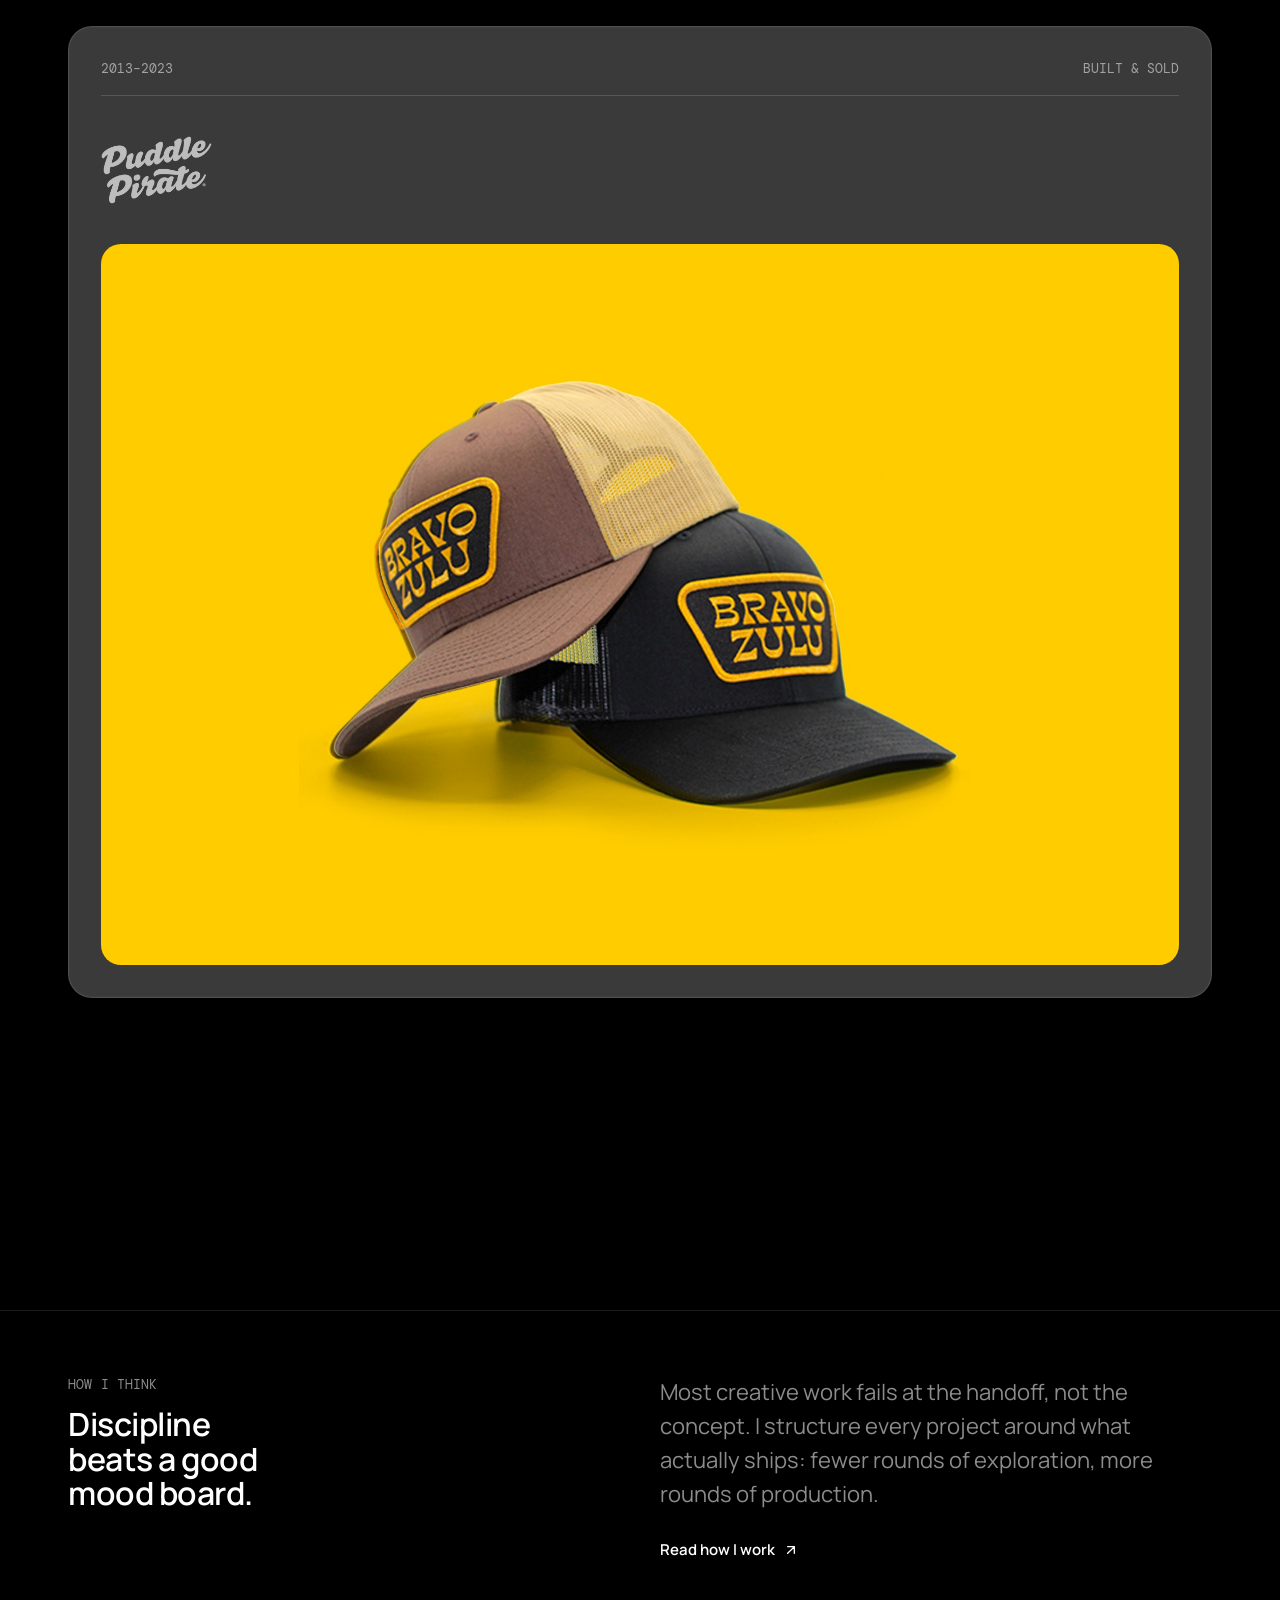
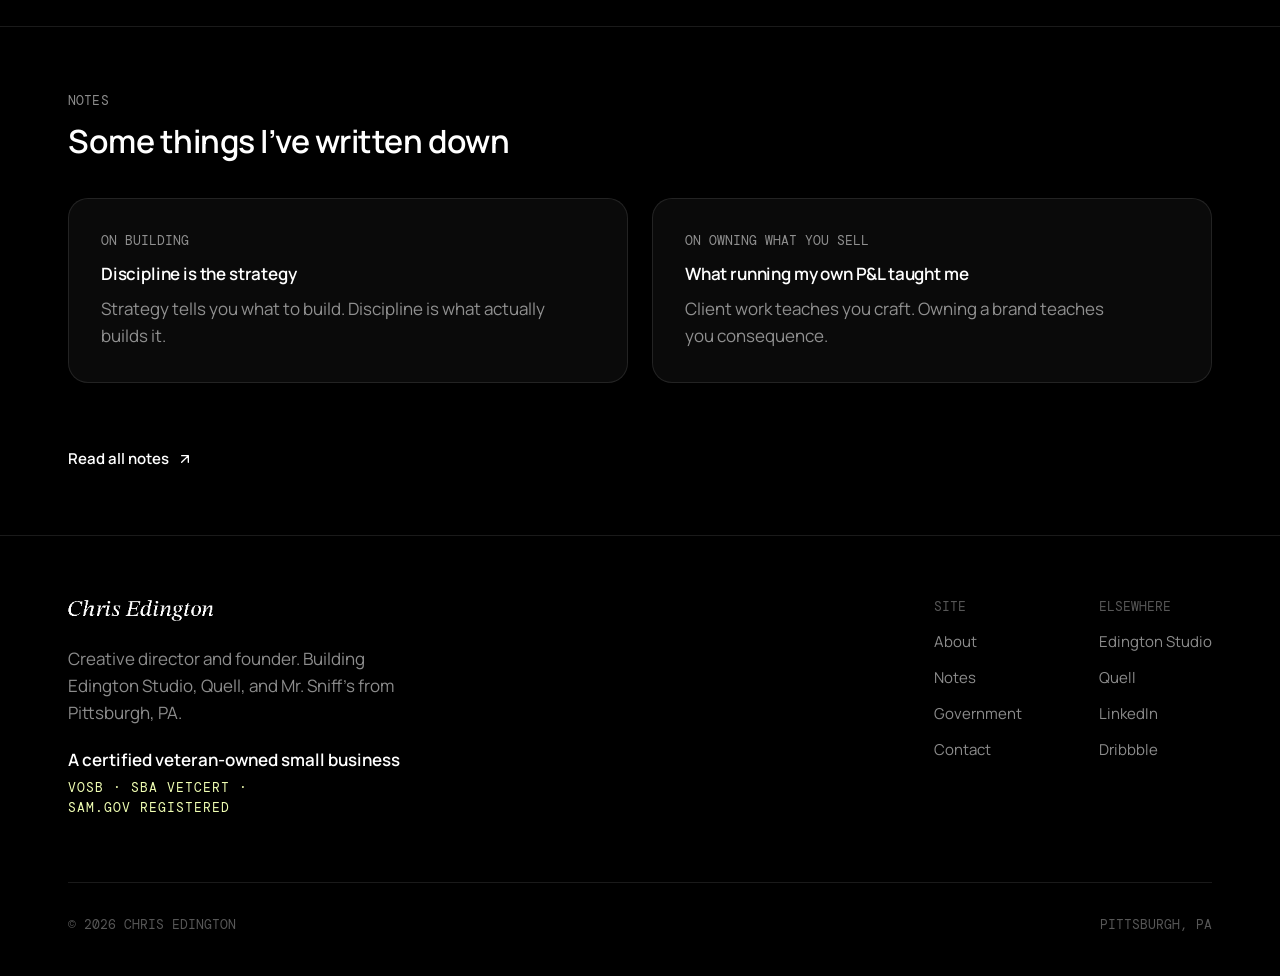
==== commit 1502436d: "New Mr. Sniffs photo, and its mobile card matches the deck height The uploaded driftwood product sho" ====
--- a/index.html
+++ b/index.html
@@ -122,7 +122,7 @@
               <span class="work-card-arrow"><svg viewBox="0 0 24 24" fill="none" stroke="currentColor" stroke-width="2" stroke-linecap="round" stroke-linejoin="round" aria-hidden="true"><path d="M7 17 17 7M7 7h10v10"/></svg></span>
             </div>
           </div>
-          <div class="work-card-media work-card-media--image" style="background-image: url('assets/mr-sniffs-incense.jpg'); --media-ar: 768 / 1376;"></div>
+          <div class="work-card-media work-card-media--image" style="background-image: url('assets/mr-sniffs-incense.jpg'); --media-ar: 3 / 2;"></div>
         </a>
 
         <div class="work-sentinel" aria-hidden="true"></div>
